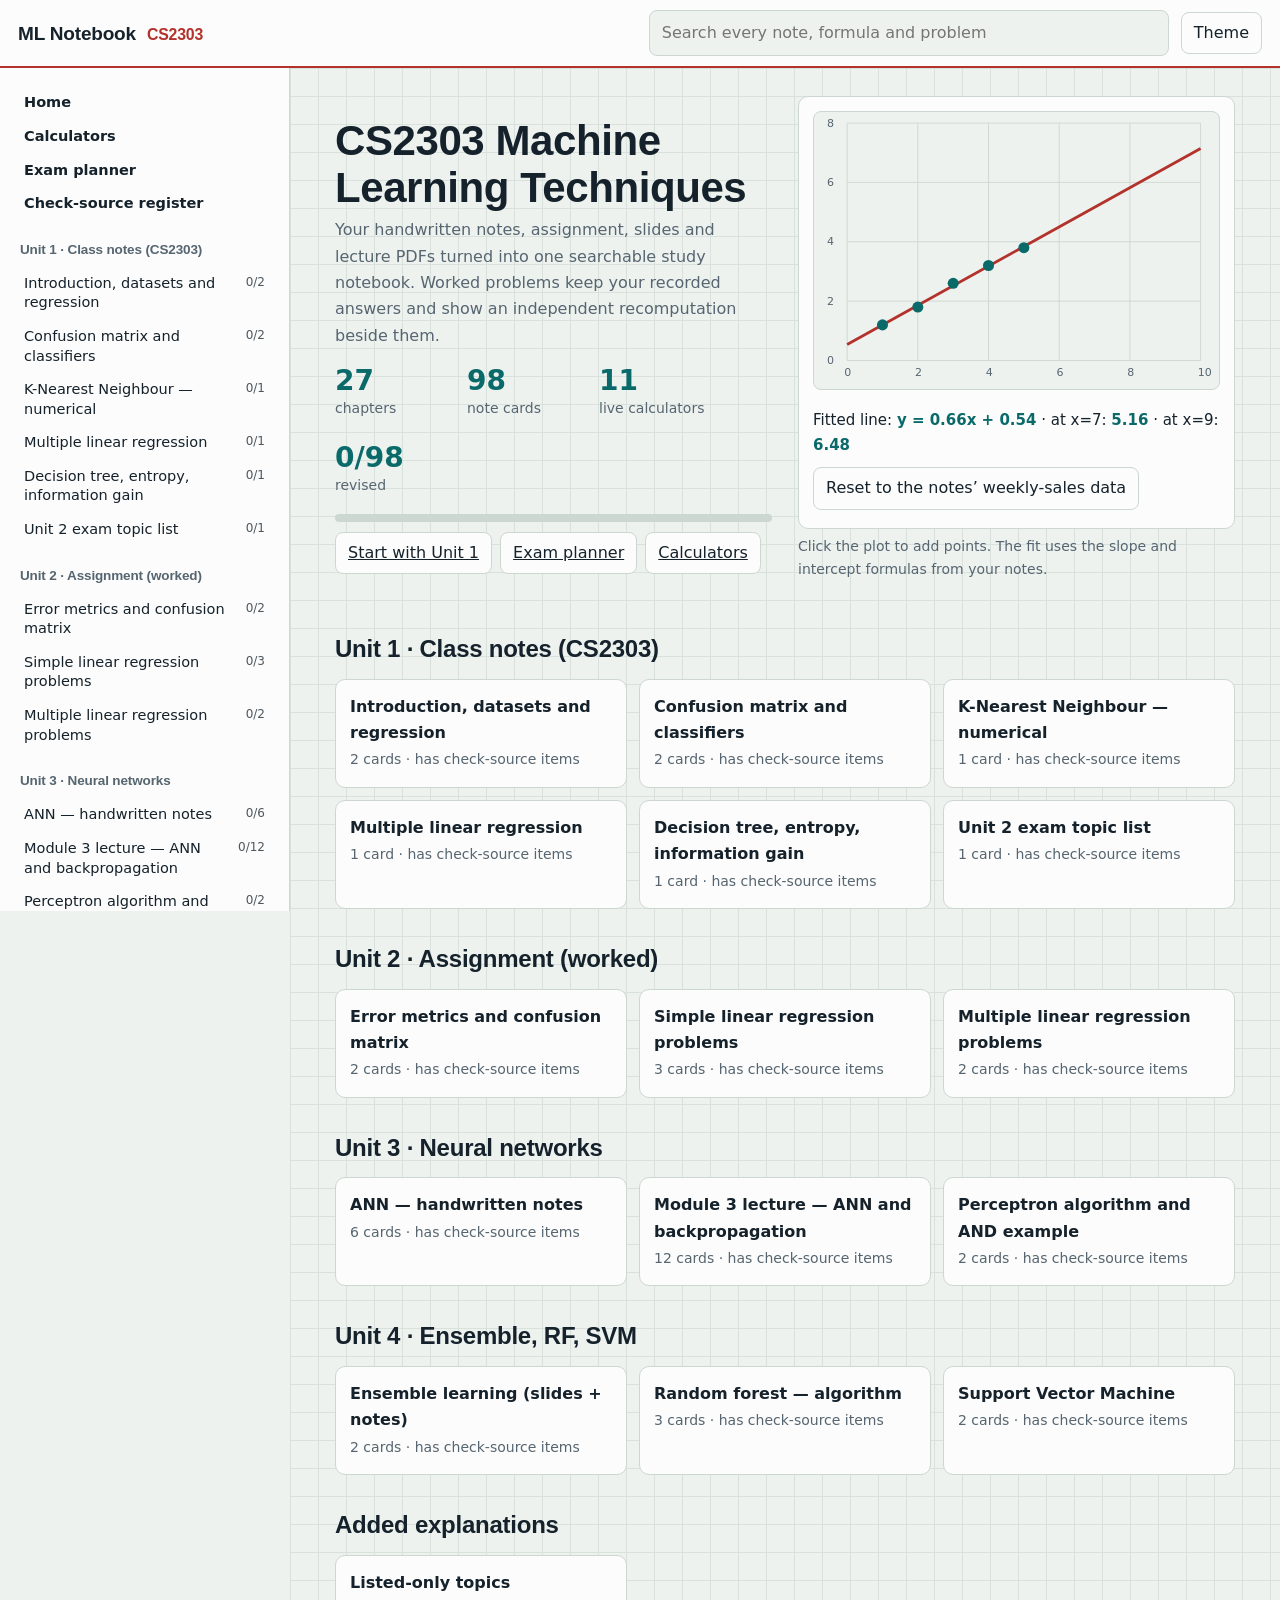
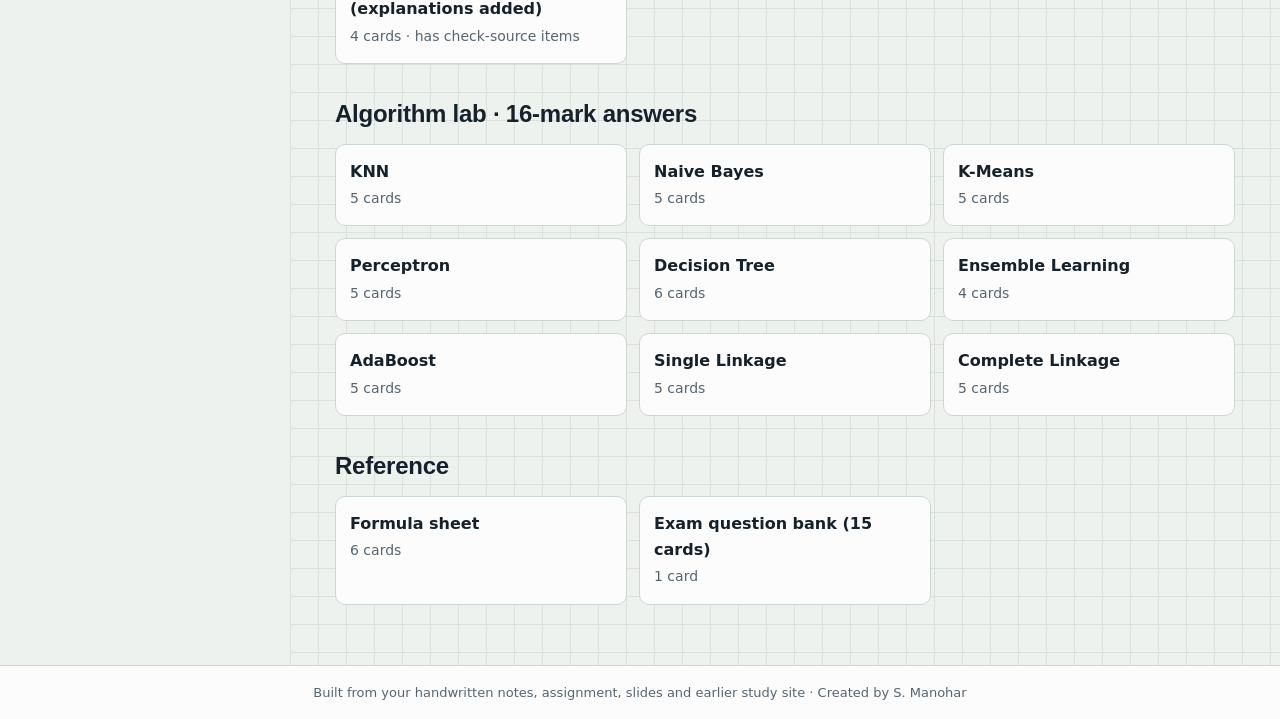
==== ML_Study_Notebook.html @ 150c07d5 "Remove existing files and upload ML_Study_Notebook.html" ====
<!DOCTYPE html>
<html lang="en"><head><meta charset="utf-8"><meta name="viewport" content="width=device-width,initial-scale=1">
<title>CS2303 Machine Learning — Study Notebook</title>
<style>@font-face{font-display:block;font-family:KaTeX_AMS;font-style:normal;font-weight:400;src:url([data-uri]) format("woff2")}@font-face{font-display:block;font-family:KaTeX_Caligraphic;font-style:normal;font-weight:700;src:url([data-uri]) format("woff2")}@font-face{font-display:block;font-family:KaTeX_Caligraphic;font-style:normal;font-weight:400;src:url([data-uri]) format("woff2")}@font-face{font-display:block;font-family:KaTeX_Fraktur;font-style:normal;font-weight:700;src:url([data-uri]) format("woff2")}@font-face{font-display:block;font-family:KaTeX_Fraktur;font-style:normal;font-weight:400;src:url([data-uri]) format("woff2")}@font-face{font-display:block;font-family:KaTeX_Main;font-style:normal;font-weight:700;src:url([data-uri]) format("woff2")}@font-face{font-display:block;font-family:KaTeX_Main;font-style:italic;font-weight:700;src:url([data-uri]) format("woff2")}@font-face{font-display:block;font-family:KaTeX_Main;font-style:italic;font-weight:400;src:url([data-uri]) format("woff2")}@font-face{font-display:block;font-family:KaTeX_Main;font-style:normal;font-weight:400;src:url([data-uri]) format("woff2")}@font-face{font-display:block;font-family:KaTeX_Math;font-style:italic;font-weight:700;src:url([data-uri]) format("woff2")}@font-face{font-display:block;font-family:KaTeX_Math;font-style:italic;font-weight:400;src:url([data-uri]) format("woff2")}@font-face{font-display:block;font-family:"KaTeX_SansSerif";font-style:normal;font-weight:700;src:url([data-uri]) format("woff2")}@font-face{font-display:block;font-family:"KaTeX_SansSerif";font-style:italic;font-weight:400;src:url([data-uri]) format("woff2")}@font-face{font-display:block;font-family:"KaTeX_SansSerif";font-style:normal;font-weight:400;src:url([data-uri]) format("woff2")}@font-face{font-display:block;font-family:KaTeX_Script;font-style:normal;font-weight:400;src:url([data-uri]) format("woff2")}@font-face{font-display:block;font-family:KaTeX_Size1;font-style:normal;font-weight:400;src:url([data-uri]) format("woff2")}@font-face{font-display:block;font-family:KaTeX_Size2;font-style:normal;font-weight:400;src:url([data-uri]) format("woff2")}@font-face{font-display:block;font-family:KaTeX_Size3;font-style:normal;font-weight:400;src:url([data-uri]) format("woff2")}@font-face{font-display:block;font-family:KaTeX_Size4;font-style:normal;font-weight:400;src:url([data-uri]) format("woff2")}@font-face{font-display:block;font-family:KaTeX_Typewriter;font-style:normal;font-weight:400;src:url([data-uri]) format("woff2")}.katex{font:normal 1.21em KaTeX_Main,math,Times New Roman,serif;line-height:1.2;position:relative;text-indent:0;text-rendering:auto}.katex *{-ms-high-contrast-adjust:none!important;border-color:currentColor}.katex .katex-version:after{content:"0.19.1"}.katex .katex-mathml{border:0;-webkit-clip-path:inset(50%);clip-path:inset(50%);height:1px;overflow:hidden;padding:0;position:absolute;width:1px}.katex .katex-html>.katex-newline{display:block}.katex .katex-base{position:relative;white-space:nowrap;width:-webkit-min-content;width:-moz-min-content;width:min-content}.katex .katex-base,.katex .katex-strut{display:inline-block}.katex .textbf{font-weight:700}.katex .textit{font-style:italic}.katex .textrm{font-family:KaTeX_Main}.katex .textsf{font-family:KaTeX_SansSerif}.katex .texttt{font-family:KaTeX_Typewriter}.katex .mathnormal{font-family:KaTeX_Math;font-style:italic}.katex .mathit{font-family:KaTeX_Main;font-style:italic}.katex .mathrm{font-style:normal}.katex .mathbf{font-family:KaTeX_Main;font-weight:700}.katex .boldsymbol{font-family:KaTeX_Math;font-style:italic;font-weight:700}.katex .amsrm,.katex .mathbb,.katex .textbb{font-family:KaTeX_AMS}.katex .mathcal{font-family:KaTeX_Caligraphic}.katex .mathfrak,.katex .textfrak{font-family:KaTeX_Fraktur}.katex .mathboldfrak,.katex .textboldfrak{font-family:KaTeX_Fraktur;font-weight:700}.katex .mathtt{font-family:KaTeX_Typewriter}.katex .mathscr,.katex .textscr{font-family:KaTeX_Script}.katex .mathsf,.katex .textsf{font-family:KaTeX_SansSerif}.katex .mathboldsf,.katex .textboldsf{font-family:KaTeX_SansSerif;font-weight:700}.katex .mathitsf,.katex .mathsfit,.katex .textitsf{font-family:KaTeX_SansSerif;font-style:italic}.katex .mainrm{font-family:KaTeX_Main;font-style:normal}.katex .vlist-t{border-collapse:collapse;display:inline-table;table-layout:fixed}.katex .vlist-r{display:table-row}.katex .vlist{display:table-cell;position:relative;vertical-align:bottom}.katex .vlist>span{display:block;height:0;position:relative}.katex .vlist>span>span{display:inline-block}.katex .vlist>span>.pstrut{overflow:hidden;width:0}.katex .vlist-t2{margin-right:-2px}.katex .vlist-s{display:table-cell;font-size:1px;min-width:2px;vertical-align:bottom;width:2px}.katex .katex-vbox{align-items:baseline;display:inline-flex;flex-direction:column}.katex .katex-thinbox{display:inline-flex;flex-direction:row;max-width:0;width:0}.katex .msupsub{text-align:left}.katex .mfrac>span>span{text-align:center}.katex .mfrac .frac-line{border-bottom-style:solid;display:inline-block;width:100%}.katex .katex-hdashline,.katex .katex-hline,.katex .katex-overline .overline-line,.katex .katex-rule,.katex .katex-underline .underline-line,.katex .mfrac .frac-line{min-height:1px}.katex .mspace{display:inline-block}.katex .katex-smash{display:inline;line-height:0}.katex .clap,.katex .llap,.katex .rlap{position:relative;width:0}.katex .clap>.katex-inner,.katex .llap>.katex-inner,.katex .rlap>.katex-inner{position:absolute}.katex .clap>.katex-fix,.katex .llap>.katex-fix,.katex .rlap>.katex-fix{display:inline-block}.katex .llap>.katex-inner{right:0}.katex .clap>.katex-inner,.katex .rlap>.katex-inner{left:0}.katex .clap>.katex-inner>span{margin-left:-50%;margin-right:50%}.katex .katex-rule{border:0 solid;display:inline-block;position:relative}.katex .katex-hline,.katex .katex-overline .overline-line,.katex .katex-underline .underline-line{border-bottom-style:solid;display:inline-block;width:100%}.katex .katex-hdashline{border-bottom-style:dashed;display:inline-block;width:100%}.katex .sqrt>.katex-root{margin-left:.2777777778em;margin-right:-.5555555556em}.katex .fontsize-ensurer.reset-size1.size1,.katex .katex-sizing.reset-size1.size1{font-size:1em}.katex .fontsize-ensurer.reset-size1.size2,.katex .katex-sizing.reset-size1.size2{font-size:1.2em}.katex .fontsize-ensurer.reset-size1.size3,.katex .katex-sizing.reset-size1.size3{font-size:1.4em}.katex .fontsize-ensurer.reset-size1.size4,.katex .katex-sizing.reset-size1.size4{font-size:1.6em}.katex .fontsize-ensurer.reset-size1.size5,.katex .katex-sizing.reset-size1.size5{font-size:1.8em}.katex .fontsize-ensurer.reset-size1.size6,.katex .katex-sizing.reset-size1.size6{font-size:2em}.katex .fontsize-ensurer.reset-size1.size7,.katex .katex-sizing.reset-size1.size7{font-size:2.4em}.katex .fontsize-ensurer.reset-size1.size8,.katex .katex-sizing.reset-size1.size8{font-size:2.88em}.katex .fontsize-ensurer.reset-size1.size9,.katex .katex-sizing.reset-size1.size9{font-size:3.456em}.katex .fontsize-ensurer.reset-size1.size10,.katex .katex-sizing.reset-size1.size10{font-size:4.148em}.katex .fontsize-ensurer.reset-size1.size11,.katex .katex-sizing.reset-size1.size11{font-size:4.976em}.katex .fontsize-ensurer.reset-size2.size1,.katex .katex-sizing.reset-size2.size1{font-size:.8333333333em}.katex .fontsize-ensurer.reset-size2.size2,.katex .katex-sizing.reset-size2.size2{font-size:1em}.katex .fontsize-ensurer.reset-size2.size3,.katex .katex-sizing.reset-size2.size3{font-size:1.1666666667em}.katex .fontsize-ensurer.reset-size2.size4,.katex .katex-sizing.reset-size2.size4{font-size:1.3333333333em}.katex .fontsize-ensurer.reset-size2.size5,.katex .katex-sizing.reset-size2.size5{font-size:1.5em}.katex .fontsize-ensurer.reset-size2.size6,.katex .katex-sizing.reset-size2.size6{font-size:1.6666666667em}.katex .fontsize-ensurer.reset-size2.size7,.katex .katex-sizing.reset-size2.size7{font-size:2em}.katex .fontsize-ensurer.reset-size2.size8,.katex .katex-sizing.reset-size2.size8{font-size:2.4em}.katex .fontsize-ensurer.reset-size2.size9,.katex .katex-sizing.reset-size2.size9{font-size:2.88em}.katex .fontsize-ensurer.reset-size2.size10,.katex .katex-sizing.reset-size2.size10{font-size:3.4566666667em}.katex .fontsize-ensurer.reset-size2.size11,.katex .katex-sizing.reset-size2.size11{font-size:4.1466666667em}.katex .fontsize-ensurer.reset-size3.size1,.katex .katex-sizing.reset-size3.size1{font-size:.7142857143em}.katex .fontsize-ensurer.reset-size3.size2,.katex .katex-sizing.reset-size3.size2{font-size:.8571428571em}.katex .fontsize-ensurer.reset-size3.size3,.katex .katex-sizing.reset-size3.size3{font-size:1em}.katex .fontsize-ensurer.reset-size3.size4,.katex .katex-sizing.reset-size3.size4{font-size:1.1428571429em}.katex .fontsize-ensurer.reset-size3.size5,.katex .katex-sizing.reset-size3.size5{font-size:1.2857142857em}.katex .fontsize-ensurer.reset-size3.size6,.katex .katex-sizing.reset-size3.size6{font-size:1.4285714286em}.katex .fontsize-ensurer.reset-size3.size7,.katex .katex-sizing.reset-size3.size7{font-size:1.7142857143em}.katex .fontsize-ensurer.reset-size3.size8,.katex .katex-sizing.reset-size3.size8{font-size:2.0571428571em}.katex .fontsize-ensurer.reset-size3.size9,.katex .katex-sizing.reset-size3.size9{font-size:2.4685714286em}.katex .fontsize-ensurer.reset-size3.size10,.katex .katex-sizing.reset-size3.size10{font-size:2.9628571429em}.katex .fontsize-ensurer.reset-size3.size11,.katex .katex-sizing.reset-size3.size11{font-size:3.5542857143em}.katex .fontsize-ensurer.reset-size4.size1,.katex .katex-sizing.reset-size4.size1{font-size:.625em}.katex .fontsize-ensurer.reset-size4.size2,.katex .katex-sizing.reset-size4.size2{font-size:.75em}.katex .fontsize-ensurer.reset-size4.size3,.katex .katex-sizing.reset-size4.size3{font-size:.875em}.katex .fontsize-ensurer.reset-size4.size4,.katex .katex-sizing.reset-size4.size4{font-size:1em}.katex .fontsize-ensurer.reset-size4.size5,.katex .katex-sizing.reset-size4.size5{font-size:1.125em}.katex .fontsize-ensurer.reset-size4.size6,.katex .katex-sizing.reset-size4.size6{font-size:1.25em}.katex .fontsize-ensurer.reset-size4.size7,.katex .katex-sizing.reset-size4.size7{font-size:1.5em}.katex .fontsize-ensurer.reset-size4.size8,.katex .katex-sizing.reset-size4.size8{font-size:1.8em}.katex .fontsize-ensurer.reset-size4.size9,.katex .katex-sizing.reset-size4.size9{font-size:2.16em}.katex .fontsize-ensurer.reset-size4.size10,.katex .katex-sizing.reset-size4.size10{font-size:2.5925em}.katex .fontsize-ensurer.reset-size4.size11,.katex .katex-sizing.reset-size4.size11{font-size:3.11em}.katex .fontsize-ensurer.reset-size5.size1,.katex .katex-sizing.reset-size5.size1{font-size:.5555555556em}.katex .fontsize-ensurer.reset-size5.size2,.katex .katex-sizing.reset-size5.size2{font-size:.6666666667em}.katex .fontsize-ensurer.reset-size5.size3,.katex .katex-sizing.reset-size5.size3{font-size:.7777777778em}.katex .fontsize-ensurer.reset-size5.size4,.katex .katex-sizing.reset-size5.size4{font-size:.8888888889em}.katex .fontsize-ensurer.reset-size5.size5,.katex .katex-sizing.reset-size5.size5{font-size:1em}.katex .fontsize-ensurer.reset-size5.size6,.katex .katex-sizing.reset-size5.size6{font-size:1.1111111111em}.katex .fontsize-ensurer.reset-size5.size7,.katex .katex-sizing.reset-size5.size7{font-size:1.3333333333em}.katex .fontsize-ensurer.reset-size5.size8,.katex .katex-sizing.reset-size5.size8{font-size:1.6em}.katex .fontsize-ensurer.reset-size5.size9,.katex .katex-sizing.reset-size5.size9{font-size:1.92em}.katex .fontsize-ensurer.reset-size5.size10,.katex .katex-sizing.reset-size5.size10{font-size:2.3044444444em}.katex .fontsize-ensurer.reset-size5.size11,.katex .katex-sizing.reset-size5.size11{font-size:2.7644444444em}.katex .fontsize-ensurer.reset-size6.size1,.katex .katex-sizing.reset-size6.size1{font-size:.5em}.katex .fontsize-ensurer.reset-size6.size2,.katex .katex-sizing.reset-size6.size2{font-size:.6em}.katex .fontsize-ensurer.reset-size6.size3,.katex .katex-sizing.reset-size6.size3{font-size:.7em}.katex .fontsize-ensurer.reset-size6.size4,.katex .katex-sizing.reset-size6.size4{font-size:.8em}.katex .fontsize-ensurer.reset-size6.size5,.katex .katex-sizing.reset-size6.size5{font-size:.9em}.katex .fontsize-ensurer.reset-size6.size6,.katex .katex-sizing.reset-size6.size6{font-size:1em}.katex .fontsize-ensurer.reset-size6.size7,.katex .katex-sizing.reset-size6.size7{font-size:1.2em}.katex .fontsize-ensurer.reset-size6.size8,.katex .katex-sizing.reset-size6.size8{font-size:1.44em}.katex .fontsize-ensurer.reset-size6.size9,.katex .katex-sizing.reset-size6.size9{font-size:1.728em}.katex .fontsize-ensurer.reset-size6.size10,.katex .katex-sizing.reset-size6.size10{font-size:2.074em}.katex .fontsize-ensurer.reset-size6.size11,.katex .katex-sizing.reset-size6.size11{font-size:2.488em}.katex .fontsize-ensurer.reset-size7.size1,.katex .katex-sizing.reset-size7.size1{font-size:.4166666667em}.katex .fontsize-ensurer.reset-size7.size2,.katex .katex-sizing.reset-size7.size2{font-size:.5em}.katex .fontsize-ensurer.reset-size7.size3,.katex .katex-sizing.reset-size7.size3{font-size:.5833333333em}.katex .fontsize-ensurer.reset-size7.size4,.katex .katex-sizing.reset-size7.size4{font-size:.6666666667em}.katex .fontsize-ensurer.reset-size7.size5,.katex .katex-sizing.reset-size7.size5{font-size:.75em}.katex .fontsize-ensurer.reset-size7.size6,.katex .katex-sizing.reset-size7.size6{font-size:.8333333333em}.katex .fontsize-ensurer.reset-size7.size7,.katex .katex-sizing.reset-size7.size7{font-size:1em}.katex .fontsize-ensurer.reset-size7.size8,.katex .katex-sizing.reset-size7.size8{font-size:1.2em}.katex .fontsize-ensurer.reset-size7.size9,.katex .katex-sizing.reset-size7.size9{font-size:1.44em}.katex .fontsize-ensurer.reset-size7.size10,.katex .katex-sizing.reset-size7.size10{font-size:1.7283333333em}.katex .fontsize-ensurer.reset-size7.size11,.katex .katex-sizing.reset-size7.size11{font-size:2.0733333333em}.katex .fontsize-ensurer.reset-size8.size1,.katex .katex-sizing.reset-size8.size1{font-size:.3472222222em}.katex .fontsize-ensurer.reset-size8.size2,.katex .katex-sizing.reset-size8.size2{font-size:.4166666667em}.katex .fontsize-ensurer.reset-size8.size3,.katex .katex-sizing.reset-size8.size3{font-size:.4861111111em}.katex .fontsize-ensurer.reset-size8.size4,.katex .katex-sizing.reset-size8.size4{font-size:.5555555556em}.katex .fontsize-ensurer.reset-size8.size5,.katex .katex-sizing.reset-size8.size5{font-size:.625em}.katex .fontsize-ensurer.reset-size8.size6,.katex .katex-sizing.reset-size8.size6{font-size:.6944444444em}.katex .fontsize-ensurer.reset-size8.size7,.katex .katex-sizing.reset-size8.size7{font-size:.8333333333em}.katex .fontsize-ensurer.reset-size8.size8,.katex .katex-sizing.reset-size8.size8{font-size:1em}.katex .fontsize-ensurer.reset-size8.size9,.katex .katex-sizing.reset-size8.size9{font-size:1.2em}.katex .fontsize-ensurer.reset-size8.size10,.katex .katex-sizing.reset-size8.size10{font-size:1.4402777778em}.katex .fontsize-ensurer.reset-size8.size11,.katex .katex-sizing.reset-size8.size11{font-size:1.7277777778em}.katex .fontsize-ensurer.reset-size9.size1,.katex .katex-sizing.reset-size9.size1{font-size:.2893518519em}.katex .fontsize-ensurer.reset-size9.size2,.katex .katex-sizing.reset-size9.size2{font-size:.3472222222em}.katex .fontsize-ensurer.reset-size9.size3,.katex .katex-sizing.reset-size9.size3{font-size:.4050925926em}.katex .fontsize-ensurer.reset-size9.size4,.katex .katex-sizing.reset-size9.size4{font-size:.462962963em}.katex .fontsize-ensurer.reset-size9.size5,.katex .katex-sizing.reset-size9.size5{font-size:.5208333333em}.katex .fontsize-ensurer.reset-size9.size6,.katex .katex-sizing.reset-size9.size6{font-size:.5787037037em}.katex .fontsize-ensurer.reset-size9.size7,.katex .katex-sizing.reset-size9.size7{font-size:.6944444444em}.katex .fontsize-ensurer.reset-size9.size8,.katex .katex-sizing.reset-size9.size8{font-size:.8333333333em}.katex .fontsize-ensurer.reset-size9.size9,.katex .katex-sizing.reset-size9.size9{font-size:1em}.katex .fontsize-ensurer.reset-size9.size10,.katex .katex-sizing.reset-size9.size10{font-size:1.2002314815em}.katex .fontsize-ensurer.reset-size9.size11,.katex .katex-sizing.reset-size9.size11{font-size:1.4398148148em}.katex .fontsize-ensurer.reset-size10.size1,.katex .katex-sizing.reset-size10.size1{font-size:.2410800386em}.katex .fontsize-ensurer.reset-size10.size2,.katex .katex-sizing.reset-size10.size2{font-size:.2892960463em}.katex .fontsize-ensurer.reset-size10.size3,.katex .katex-sizing.reset-size10.size3{font-size:.337512054em}.katex .fontsize-ensurer.reset-size10.size4,.katex .katex-sizing.reset-size10.size4{font-size:.3857280617em}.katex .fontsize-ensurer.reset-size10.size5,.katex .katex-sizing.reset-size10.size5{font-size:.4339440694em}.katex .fontsize-ensurer.reset-size10.size6,.katex .katex-sizing.reset-size10.size6{font-size:.4821600771em}.katex .fontsize-ensurer.reset-size10.size7,.katex .katex-sizing.reset-size10.size7{font-size:.5785920926em}.katex .fontsize-ensurer.reset-size10.size8,.katex .katex-sizing.reset-size10.size8{font-size:.6943105111em}.katex .fontsize-ensurer.reset-size10.size9,.katex .katex-sizing.reset-size10.size9{font-size:.8331726133em}.katex .fontsize-ensurer.reset-size10.size10,.katex .katex-sizing.reset-size10.size10{font-size:1em}.katex .fontsize-ensurer.reset-size10.size11,.katex .katex-sizing.reset-size10.size11{font-size:1.1996142719em}.katex .fontsize-ensurer.reset-size11.size1,.katex .katex-sizing.reset-size11.size1{font-size:.2009646302em}.katex .fontsize-ensurer.reset-size11.size2,.katex .katex-sizing.reset-size11.size2{font-size:.2411575563em}.katex .fontsize-ensurer.reset-size11.size3,.katex .katex-sizing.reset-size11.size3{font-size:.2813504823em}.katex .fontsize-ensurer.reset-size11.size4,.katex .katex-sizing.reset-size11.size4{font-size:.3215434084em}.katex .fontsize-ensurer.reset-size11.size5,.katex .katex-sizing.reset-size11.size5{font-size:.3617363344em}.katex .fontsize-ensurer.reset-size11.size6,.katex .katex-sizing.reset-size11.size6{font-size:.4019292605em}.katex .fontsize-ensurer.reset-size11.size7,.katex .katex-sizing.reset-size11.size7{font-size:.4823151125em}.katex .fontsize-ensurer.reset-size11.size8,.katex .katex-sizing.reset-size11.size8{font-size:.578778135em}.katex .fontsize-ensurer.reset-size11.size9,.katex .katex-sizing.reset-size11.size9{font-size:.6945337621em}.katex .fontsize-ensurer.reset-size11.size10,.katex .katex-sizing.reset-size11.size10{font-size:.8336012862em}.katex .fontsize-ensurer.reset-size11.size11,.katex .katex-sizing.reset-size11.size11{font-size:1em}.katex .delimsizing.size1{font-family:KaTeX_Size1}.katex .delimsizing.size2{font-family:KaTeX_Size2}.katex .delimsizing.size3{font-family:KaTeX_Size3}.katex .delimsizing.size4{font-family:KaTeX_Size4}.katex .delimsizing.mult .delim-size1>span{font-family:KaTeX_Size1}.katex .delimsizing.mult .delim-size4>span{font-family:KaTeX_Size4}.katex .nulldelimiter{display:inline-block;width:.12em}.katex .delimcenter,.katex .op-symbol{position:relative}.katex .op-symbol.small-op{font-family:KaTeX_Size1}.katex .op-symbol.large-op{font-family:KaTeX_Size2}.katex .katex-accent>.vlist-t,.katex .op-limits>.vlist-t{text-align:center}.katex .katex-accent .accent-body{position:relative}.katex .katex-accent .accent-body:not(.accent-full){width:0}.katex .katex-overlay{display:block}.katex .mtable .vertical-separator{display:inline-block;min-width:1px}.katex .mtable .arraycolsep{display:inline-block}.katex .mtable .col-align-c>.vlist-t{text-align:center}.katex .mtable .col-align-l>.vlist-t{text-align:left}.katex .mtable .col-align-r>.vlist-t{text-align:right}.katex .svg-align{text-align:left}.katex svg{fill:currentColor;stroke:currentColor;display:block;height:inherit;position:absolute;width:100%}.katex svg path{stroke:none}.katex svg{fill-rule:nonzero;fill-opacity:1;stroke-width:1;stroke-linecap:butt;stroke-linejoin:miter;stroke-miterlimit:4;stroke-dasharray:none;stroke-dashoffset:0;stroke-opacity:1}.katex img{border-style:none;max-height:none;max-width:none;min-height:0;min-width:0}.katex .katex-stretchy{display:block;overflow:hidden;position:relative;width:100%}.katex .katex-stretchy:after,.katex .katex-stretchy:before{content:""}.katex .hide-tail{overflow:hidden;position:relative;width:100%}.katex .halfarrow-left{left:0;overflow:hidden;position:absolute;width:50.2%}.katex .halfarrow-right{overflow:hidden;position:absolute;right:0;width:50.2%}.katex .brace-left{left:0;overflow:hidden;position:absolute;width:25.1%}.katex .brace-center{left:25%;overflow:hidden;position:absolute;width:50%}.katex .brace-right{overflow:hidden;position:absolute;right:0;width:25.1%}.katex .x-arrow-pad{padding:0 .5em}.katex .cd-arrow-pad{padding:0 .55556em 0 .27778em}.katex .mover,.katex .munder,.katex .x-arrow{text-align:center}.katex .boxpad{padding:0 .3em}.katex .fbox,.katex .fcolorbox{border:.04em solid;box-sizing:border-box}.katex .cancel-pad{padding:0 .2em}.katex .cancel-lap{margin-left:-.2em;margin-right:-.2em}.katex .katex-sout{border-bottom-style:solid;border-bottom-width:.08em}.katex .angl{border-right:.049em solid;border-top:.049em solid;box-sizing:border-box;margin-right:.03889em}.katex .anglpad{padding:0 .03889em}.katex .reflectbox{display:inline-block;transform:scaleX(-1)}.katex .eqn-num:before{content:"(" counter(katexEqnNo) ")";counter-increment:katexEqnNo}.katex .mml-eqn-num:before{content:"(" counter(mmlEqnNo) ")";counter-increment:mmlEqnNo}.katex .mtr-glue{width:50%}.katex .cd-vert-arrow{display:inline-block;position:relative}.katex .cd-label-left{display:inline-block;position:absolute;right:calc(50% + .3em);text-align:left}.katex .cd-label-right{display:inline-block;left:calc(50% + .3em);position:absolute;text-align:right}.katex-display{display:block;margin:1em 0;text-align:center}.katex-display>.katex{display:block;text-align:center;white-space:nowrap}.katex-display>.katex>.katex-html{display:block;position:relative}.katex-display>.katex>.katex-html>.katex-tag{position:absolute;right:0}.katex-display.leqno>.katex>.katex-html>.katex-tag{left:0;right:auto}.katex-display.fleqn>.katex{padding-left:2em;text-align:left}body{counter-reset:katexEqnNo mmlEqnNo}
</style><style>:root{--bg:#eef2ef;--grid:#d9e1dc;--card:#fbfcfb;--ink:#15212b;--mute:#566570;--line:#cdd7d1;--acc:#0a6a6a;--acc2:#0d4f8b;--pen:#b3322b;--ok:#1f7a45;--warn:#fff3cf;--warnb:#d9a91a;--code:#102027;--codefg:#d5e8e2;--r:10px}
:root[data-t=dark]{--bg:#0f1a1d;--grid:#16262a;--card:#15252a;--ink:#e3edea;--mute:#94a8a8;--line:#2a3f43;--acc:#4fc1b4;--acc2:#7db4ee;--pen:#ff8a80;--ok:#6fd49a;--warn:#3a3213;--warnb:#a98b21;--code:#0a1417}
@media(prefers-color-scheme:dark){:root:not([data-t=light]){--bg:#0f1a1d;--grid:#16262a;--card:#15252a;--ink:#e3edea;--mute:#94a8a8;--line:#2a3f43;--acc:#4fc1b4;--acc2:#7db4ee;--pen:#ff8a80;--ok:#6fd49a;--warn:#3a3213;--warnb:#a98b21;--code:#0a1417}}
*{box-sizing:border-box}html{scroll-padding-top:70px}
body{margin:0;font:16px/1.65 "Atkinson Hyperlegible","Segoe UI",system-ui,sans-serif;color:var(--ink);background:var(--bg)}
h1,h2,h3,.brand,summary{font-family:"Bricolage Grotesque","Avenir Next","Segoe UI Variable Display","Trebuchet MS",sans-serif;letter-spacing:-.01em}
.skip{position:absolute;left:-999px}.skip:focus{left:8px;top:8px;background:var(--card);padding:8px;z-index:99}
:focus-visible{outline:3px solid var(--acc2);outline-offset:2px}
.top{position:sticky;top:0;z-index:20;display:flex;gap:12px;align-items:center;padding:10px 18px;background:var(--card);border-bottom:2px solid var(--pen)}
.brand{font-weight:800;font-size:19px;color:var(--ink);text-decoration:none}.brand small{color:var(--pen);font-weight:700;margin-left:6px}
#q{flex:1;max-width:520px;margin-left:auto;padding:9px 12px;border:1px solid var(--line);border-radius:8px;background:var(--bg);color:var(--ink);font:inherit}
button,.btn{font:inherit;padding:7px 12px;border:1px solid var(--line);border-radius:8px;background:var(--card);color:var(--ink);cursor:pointer}
button:hover{border-color:var(--acc)}#mb{display:none}
.shell{display:flex;min-height:calc(100vh - 100px)}
nav{width:290px;flex-shrink:0;padding:18px 14px 40px;border-right:1px solid var(--line);position:sticky;top:57px;height:calc(100vh - 57px);overflow:auto;background:var(--card)}
nav h3{font-size:13.5px;margin:18px 6px 6px;color:var(--mute);font-weight:700}
nav a{display:flex;justify-content:space-between;gap:8px;padding:7px 10px;border-radius:7px;color:var(--ink);text-decoration:none;font-size:14.5px;line-height:1.35}
nav a:hover{background:var(--bg)}nav a.on{background:var(--acc);color:#fff;font-weight:700}nav a i{font-style:normal;font-size:12px;opacity:.75;white-space:nowrap}
nav a.sp{font-weight:700}
main{flex:1;min-width:0;padding:28px clamp(14px,4vw,44px) 60px;background-image:linear-gradient(var(--grid) 1px,transparent 1px),linear-gradient(90deg,var(--grid) 1px,transparent 1px);background-size:28px 28px}
.page{max-width:900px;margin:0 auto}
h1{font-size:clamp(28px,4.4vw,42px);line-height:1.12;margin:0 0 6px}h2{font-size:24px;margin:30px 0 10px}
.lede{color:var(--mute);max-width:64ch;margin:0 0 18px}
.card{background:var(--card);border:1px solid var(--line);border-left:5px solid var(--acc);border-radius:var(--r);margin:14px 0}
.card.fl{border-left-color:var(--pen)}
.card>summary{list-style:none;cursor:pointer;padding:14px 16px;font-weight:700;font-size:18px;display:flex;flex-wrap:wrap;gap:8px 12px;align-items:center}
.card>summary::-webkit-details-marker{display:none}.card>summary::before{content:"+";font-weight:800;color:var(--acc);width:1em}
.card[open]>summary::before{content:"−"}
.body{padding:2px 18px 16px;max-width:78ch}.body.wide{max-width:none}
.src{font:600 12.5px/1.3 "Atkinson Hyperlegible",system-ui,sans-serif;color:var(--mute);border:1px dashed var(--mute);border-radius:5px;padding:2px 7px;font-weight:600}
.badge{font:700 12.5px/1.3 system-ui,sans-serif;padding:2px 8px;border-radius:99px;background:var(--warn);border:1px solid var(--warnb);color:var(--ink)}
.flag,.ver{border-radius:8px;padding:9px 12px;margin:12px 0;font-size:15px}
.flag{background:var(--warn);border:1px solid var(--warnb)}
.ver{border:1px solid var(--ok);border-left-width:5px}.ver b.t{color:var(--ok)}.ok{color:var(--ok);font-weight:700}
.rev{display:flex;gap:8px;align-items:center;margin-top:10px;color:var(--mute);font-size:14px}
.tw{overflow-x:auto;margin:12px 0}table{border-collapse:collapse;min-width:60%;font-size:15px}th,td{border:1px solid var(--line);padding:6px 10px;text-align:left;vertical-align:top}th{background:var(--bg)}
td[align=right],th[align=right]{text-align:right}
.katex-display{overflow-x:auto;overflow-y:hidden;padding:4px 0}
pre{background:var(--code);color:var(--codefg);padding:14px;border-radius:8px;overflow:auto;font:13.5px/1.5 ui-monospace,Consolas,monospace}
.f{background:var(--bg);border-left:4px solid var(--acc2);padding:8px 12px;margin:10px 0;border-radius:4px}.ex{background:var(--bg);border:1px dashed var(--line);padding:10px 12px;margin:10px 0;border-radius:6px}.tip{background:var(--warn);padding:8px 12px;border-radius:6px;margin:10px 0}
blockquote{margin:12px 0;padding:6px 14px;border-left:4px solid var(--warnb);background:var(--warn)}
figure{margin:12px 0}figure img{max-width:100%;height:auto;border-radius:6px;background:#fff}figcaption{font-size:13px;color:var(--mute)}
.bar{display:flex;flex-wrap:wrap;gap:8px;margin:10px 0 4px}
.grid{display:grid;grid-template-columns:repeat(auto-fill,minmax(250px,1fr));gap:12px}
.tile{display:block;padding:14px;background:var(--card);border:1px solid var(--line);border-radius:var(--r);color:var(--ink);text-decoration:none}.tile:hover{border-color:var(--acc)}.tile b{display:block;font-family:inherit}.tile span{color:var(--mute);font-size:14px}
.stats{display:flex;flex-wrap:wrap;gap:22px;margin:16px 0}.stats div{min-width:110px}.stats b{font:800 28px/1 "Bricolage Grotesque",system-ui,sans-serif;color:var(--acc);display:block}.stats span{color:var(--mute);font-size:14px}
.hero{display:grid;grid-template-columns:1fr 1fr;gap:26px;align-items:center;margin-bottom:26px}
.w{background:var(--card);border:1px solid var(--line);border-radius:var(--r);padding:14px;margin:14px 0}
.w h3{margin:0 0 8px;font-size:17px}.w label{display:block;font-size:14px;color:var(--mute);margin-top:8px}
.w input,.w textarea,.w select{font:inherit;padding:6px 9px;border:1px solid var(--line);border-radius:6px;background:var(--bg);color:var(--ink);width:100%;max-width:420px}
.w input[type=number]{width:96px}.w input[type=range]{width:100%;padding:0}.w textarea{font-family:ui-monospace,Consolas,monospace;font-size:14px;height:110px}
.row{display:flex;flex-wrap:wrap;gap:12px;align-items:end}.out{margin-top:10px;font-size:15px}.out b{color:var(--acc)}
svg.plot{width:100%;height:auto;background:var(--bg);border:1px solid var(--line);border-radius:8px;touch-action:manipulation}
svg text{fill:var(--mute);font:12px system-ui,sans-serif}
.prog{height:8px;background:var(--line);border-radius:9px;overflow:hidden;margin:6px 0}.prog i{display:block;height:100%;background:var(--acc)}
.hit{padding:10px 0;border-bottom:1px solid var(--line)}.hit a{font-weight:700}.hit p{margin:2px 0;color:var(--mute);font-size:14.5px}mark{background:var(--warn);color:inherit}
footer{padding:16px;text-align:center;color:var(--mute);font-size:13px;border-top:1px solid var(--line);background:var(--card)}
@media(max-width:860px){#mb{display:block}nav{position:fixed;left:0;top:57px;z-index:15;transform:translateX(-102%);transition:transform .2s;width:min(86vw,320px);box-shadow:4px 0 24px #0006}nav.open{transform:none}.hero{grid-template-columns:1fr}.top{flex-wrap:wrap}#q{order:5;max-width:none;flex-basis:100%}}
@media(prefers-reduced-motion:reduce){*{transition:none!important}}
@media print{nav,.top,.bar,#q{display:none}main{background:none}.card>.body{display:block}}
</style></head>
<body>
<a class="skip" href="#main">Skip to content</a>
<header class="top"><button id="mb" aria-label="Open menu" aria-expanded="false">Menu</button><a class="brand" href="#/home">ML Notebook <small>CS2303</small></a>
<input id="q" type="search" placeholder="Search every note, formula and problem" aria-label="Search"><button id="th" aria-label="Toggle dark mode">Theme</button></header>
<div class="shell"><nav id="nav" aria-label="Chapters"></nav><main id="main" tabindex="-1"></main></div>
<footer>Built from your handwritten notes, assignment, slides and earlier study site · Created by S. Manohar</footer>
<script id="data" type="application/json">{"chapters": [{"id": "intro", "group": "Unit 1 · Class notes (CS2303)", "title": "Introduction, datasets and regression", "sections": [{"id": "a1", "title": "Introduction to Machine Learning", "src": "ml unit 1 and 2 notes .pdf · PDF page 1", "html": "\u003cp>The notes show Machine Learning divided into four branches:\u003c/p>\n\u003cul>\n\u003cli>Supervised learning\u003c/li>\n\u003cli>Unsupervised learning\u003c/li>\n\u003cli>Semi-supervised learning\u003c/li>\n\u003cli>Reinforcement learning\u003c/li>\n\u003c/ul>\n\u003cp>The notes state that these are machine-learning algorithms used to provide models using a dataset.\u003c/p>\n\u003ch3>Dataset\u003c/h3>\n\u003cp>The notes describe a dataset as having many attributes, properties and entities of the required field.\u003c/p>\n\u003cp>A sample table in the notes uses the columns:\u003c/p>\n\u003cdiv class=\"tw\">\u003ctable>\n\u003cthead>\n\u003ctr>\n\u003cth style=\"text-align: right;\">S. No.\u003c/th>\n\u003cth style=\"text-align: right;\">Height\u003c/th>\n\u003cth style=\"text-align: right;\">Weight\u003c/th>\n\u003cth>Gender\u003c/th>\n\u003cth>Size\u003c/th>\n\u003c/tr>\n\u003c/thead>\n\u003ctbody>\n\u003ctr>\n\u003ctd style=\"text-align: right;\">1\u003c/td>\n\u003ctd style=\"text-align: right;\">175\u003c/td>\n\u003ctd style=\"text-align: right;\">65\u003c/td>\n\u003ctd>M\u003c/td>\n\u003ctd>L\u003c/td>\n\u003c/tr>\n\u003ctr>\n\u003ctd style=\"text-align: right;\">2\u003c/td>\n\u003ctd style=\"text-align: right;\">156\u003c/td>\n\u003ctd style=\"text-align: right;\">60\u003c/td>\n\u003ctd>F\u003c/td>\n\u003ctd>M\u003c/td>\n\u003c/tr>\n\u003ctr>\n\u003ctd style=\"text-align: right;\">3\u003c/td>\n\u003ctd style=\"text-align: right;\">165\u003c/td>\n\u003ctd style=\"text-align: right;\">55\u003c/td>\n\u003ctd>Male\u003c/td>\n\u003ctd>L\u003c/td>\n\u003c/tr>\n\u003c/tbody>\n\u003c/table>\u003c/div>\n\u003cp>The \u003ccode>Size\u003c/code> column is circled and identified as the target value/label.\u003c/p>\n\u003ch3>Supervised learning\u003c/h3>\n\u003cp>The notes state: if a dataset has a target value or labelled value, supervised learning is used.\u003c/p>\n\u003cp>\u003cstrong>Source location:\u003c/strong> PDF pages 1–2\u003c/p>\n\u003ch3>Unsupervised learning\u003c/h3>\n\u003cp>Examples listed in the notes:\u003c/p>\n\u003cul>\n\u003cli>Fraud detection\u003c/li>\n\u003cli>Spam detection\u003c/li>\n\u003cli>Market basket problems\u003c/li>\n\u003c/ul>\n\u003cp>\u003cstrong>Source location:\u003c/strong> PDF page 2\u003c/p>\n\u003ch3>Classification and regression\u003c/h3>\n\u003cul>\n\u003cli>\u003cstrong>Classification:\u003c/strong> target values are categorical.\u003c/li>\n\u003cli>\u003cstrong>Regression:\u003c/strong> target values are continuous/numerical.\u003c/li>\n\u003c/ul>\n\u003ch3>Applications of regression\u003c/h3>\n\u003cul>\n\u003cli>Sales forecasting\u003c/li>\n\u003cli>Satisfaction analysis\u003c/li>\n\u003cli>Price estimation\u003c/li>\n\u003cli>Employment income\u003c/li>\n\u003c/ul>\n\u003cp>\u003cstrong>Source location:\u003c/strong> PDF page 2\u003c/p>", "flag": "", "notes": "", "ver": ""}, {"id": "a2", "title": "Simple Linear Regression — sales example", "src": "ml unit 1 and 2 notes .pdf · PDF pages 2–3", "html": "\u003cp>\u003cstrong>Question in notes:\u003c/strong> Given the sales data in the table, predict the sales for the 7th and 9th week.\u003c/p>\n\u003cp>The visible table is:\u003c/p>\n\u003cdiv class=\"tw\">\u003ctable>\n\u003cthead>\n\u003ctr>\n\u003cth style=\"text-align: right;\">x (week)\u003c/th>\n\u003cth style=\"text-align: right;\">y (sales in thousands)\u003c/th>\n\u003cth style=\"text-align: right;\">xy\u003c/th>\n\u003cth style=\"text-align: right;\">x²\u003c/th>\n\u003c/tr>\n\u003c/thead>\n\u003ctbody>\n\u003ctr>\n\u003ctd style=\"text-align: right;\">1\u003c/td>\n\u003ctd style=\"text-align: right;\">1.2\u003c/td>\n\u003ctd style=\"text-align: right;\">1.2\u003c/td>\n\u003ctd style=\"text-align: right;\">1\u003c/td>\n\u003c/tr>\n\u003ctr>\n\u003ctd style=\"text-align: right;\">2\u003c/td>\n\u003ctd style=\"text-align: right;\">1.8\u003c/td>\n\u003ctd style=\"text-align: right;\">3.6\u003c/td>\n\u003ctd style=\"text-align: right;\">4\u003c/td>\n\u003c/tr>\n\u003ctr>\n\u003ctd style=\"text-align: right;\">3\u003c/td>\n\u003ctd style=\"text-align: right;\">2.6\u003c/td>\n\u003ctd style=\"text-align: right;\">7.8\u003c/td>\n\u003ctd style=\"text-align: right;\">9\u003c/td>\n\u003c/tr>\n\u003ctr>\n\u003ctd style=\"text-align: right;\">4\u003c/td>\n\u003ctd style=\"text-align: right;\">3.2\u003c/td>\n\u003ctd style=\"text-align: right;\">12.8\u003c/td>\n\u003ctd style=\"text-align: right;\">16\u003c/td>\n\u003c/tr>\n\u003ctr>\n\u003ctd style=\"text-align: right;\">5\u003c/td>\n\u003ctd style=\"text-align: right;\">3.8\u003c/td>\n\u003ctd style=\"text-align: right;\">19.0\u003c/td>\n\u003ctd style=\"text-align: right;\">25\u003c/td>\n\u003c/tr>\n\u003c/tbody>\n\u003c/table>\u003c/div>\n\u003cp>The notes use:\u003c/p>\n\u003cp>\\[\ny = mx + c\n\\]\u003c/p>\n\u003cp>\\[\nm = \\frac{\\overline{xy}-(\\bar{x})(\\bar{y})}\n{\\overline{x^2}-(\\bar{x})^2}\n\\]\u003c/p>\n\u003cp>\\[\nc = \\bar{y} - m\\bar{x}\n\\]\u003c/p>\n\u003cp>The notes record:\u003c/p>\n\u003cul>\n\u003cli>\\(\\bar{x}=3\\)\u003c/li>\n\u003cli>\\(\\bar{y}=2.5\\)\u003c/li>\n\u003cli>\\(\\overline{xy}=8.8\\)\u003c/li>\n\u003cli>\\(\\overline{x^2}=11\\)\u003c/li>\n\u003cli>\\((\\bar{x})^2=9\\)\u003c/li>\n\u003cli>\\(m=0.66\\)\u003c/li>\n\u003cli>\\(c=0.54\\)\u003c/li>\n\u003c/ul>\n\u003cp>The notes show predictions:\u003c/p>\n\u003cul>\n\u003cli>For \\(x=1\\): the written working contains an apparent arithmetic/transcription error. Using the displayed line \\(y=0.66x+0.54\\), the result is 1.20, not the written 5.16.\u003c/li>\n\u003cli>For \\(x=9\\): \\(y=0.66(9)+0.54=6.48\\), as recorded.\u003c/li>\n\u003c/ul>\n\u003cp class=\"flag\">\u003cstrong>Review note\u003c/strong>  Preserve the source's recorded values and visibly flag the \\(x=1\\) result as inconsistent with the stated regression equation. The question asks for week 7 and week 9, while the visible working appears to calculate week 1 and week 9; do not assume the missing week-7 result.\u003c/p>", "flag": "Check source calculation", "notes": "The prompt asks for weeks 7 and 9, but visible calculations show x=1 and x=9. The written x=1 result 5.16 conflicts with the stated equation; do not silently replace it.", "ver": "Recomputed from the table: mean(y)=2.52 and mean(xy)=8.88 (the notes round these to 2.5 and 8.8), giving m=0.66, c=0.54 — \u003cspan class=\"ok\">matches\u003c/span>. Predictions from y=0.66x+0.54: week 7 → \u003cb>5.16\u003c/b>, week 9 → \u003cb>6.48\u003c/b> (\u003cspan class=\"ok\">matches\u003c/span> the recorded 6.48). The written value \u003cb>5.16\u003c/b> equals the \u003cb>week-7\u003c/b> prediction that the question asks for, so it is most likely the week-7 answer rather than an x=1 error. Confirm on page 3 of your PDF."}], "w": "reg"}, {"id": "confusion", "group": "Unit 1 · Class notes (CS2303)", "title": "Confusion matrix and classifiers", "sections": [{"id": "a3", "title": "Confusion Matrix", "src": "ml unit 1 and 2 notes .pdf · PDF pages 4–5", "html": "\u003cp>The notes explain the relationship between actual and predicted classes.\u003c/p>\n\u003cdiv class=\"tw\">\u003ctable>\n\u003cthead>\n\u003ctr>\n\u003cth>Actual / Predicted\u003c/th>\n\u003cth>Predicted Yes\u003c/th>\n\u003cth>Predicted No\u003c/th>\n\u003c/tr>\n\u003c/thead>\n\u003ctbody>\n\u003ctr>\n\u003ctd>Actual Yes\u003c/td>\n\u003ctd>True Positive (TP)\u003c/td>\n\u003ctd>False Negative (FN)\u003c/td>\n\u003c/tr>\n\u003ctr>\n\u003ctd>Actual No\u003c/td>\n\u003ctd>False Positive (FP)\u003c/td>\n\u003ctd>True Negative (TN)\u003c/td>\n\u003c/tr>\n\u003c/tbody>\n\u003c/table>\u003c/div>\n\u003cp>The notes identify:\u003c/p>\n\u003cul>\n\u003cli>(Yes, Yes) → True Positive\u003c/li>\n\u003cli>(No, No) → True Negative\u003c/li>\n\u003cli>(Yes, No) → False Negative\u003c/li>\n\u003cli>(No, Yes) → False Positive\u003c/li>\n\u003c/ul>\n\u003ch3>Evaluation formulas\u003c/h3>\n\u003cp>\\[\n\\text{Precision}=\\frac{TP}{TP+FP}\n\\]\u003c/p>\n\u003cp>\\[\n\\text{Recall}=\\frac{TP}{TP+FN}\n\\]\u003c/p>\n\u003cp>\\[\nF1=\\frac{2(\\text{Precision})(\\text{Recall})}\n{\\text{Precision}+\\text{Recall}}\n\\]\u003c/p>\n\u003ch3>Confusion-matrix practice example\u003c/h3>\n\u003cp>\u003cstrong>Source location:\u003c/strong> PDF page 5\u003c/p>\n\u003cp>The notes list 10 observations and their actual/predicted values. The resulting counts written in the notes are:\u003c/p>\n\u003cul>\n\u003cli>TP = 2\u003c/li>\n\u003cli>FP = 2\u003c/li>\n\u003cli>FN = 3\u003c/li>\n\u003cli>TN = 3\u003c/li>\n\u003c/ul>\n\u003cp>Recorded calculations:\u003c/p>\n\u003cp>\\[\n\\text{Precision}=\\frac{2}{2+2}=0.5\n\\]\u003c/p>\n\u003cp>\\[\n\\text{Recall}=\\frac{2}{2+3}=0.4\n\\]\u003c/p>\n\u003cp>The F1 working on the page is unclear/inconsistent. From the displayed precision and recall, the formula gives:\u003c/p>\n\u003cp>\\[\nF1=\\frac{2(0.5)(0.4)}{0.5+0.4}\\approx0.444\n\\]\u003c/p>\n\u003cp class=\"flag\">\u003cstrong>Review note\u003c/strong>  Mark the F1 result as a verification note, not as a source-confirmed answer.\u003c/p>", "flag": "Partly verified", "notes": "The F1 working on the handwritten page is unclear; 0.4444 follows from the displayed precision and recall.", "ver": "Recomputed: precision=0.50, recall=0.40, F1 = 2·0.5·0.4/(0.5+0.4) = \u003cb>0.444\u003c/b>. The F1 working on the page is unclear, so treat 0.444 as a check value, not the source answer."}, {"id": "a4", "title": "Classification algorithms in Machine Learning", "src": "ml unit 1 and 2 notes .pdf · PDF page 6", "html": "\u003cp>The notes list:\u003c/p>\n\u003col>\n\u003cli>Decision Tree (ID3, C4.5, CART)\u003c/li>\n\u003cli>Naive Bayes\u003c/li>\n\u003cli>Linear Discriminant Analysis\u003c/li>\n\u003cli>K-Nearest Neighbour (KNN)\u003c/li>\n\u003cli>Logistic Regression\u003c/li>\n\u003cli>Neural Networks\u003c/li>\n\u003cli>Support Vector Machines (SVM)\u003c/li>\n\u003c/ol>", "flag": "", "notes": "", "ver": ""}], "w": "cm"}, {"id": "knn-notes", "group": "Unit 1 · Class notes (CS2303)", "title": "K-Nearest Neighbour — numerical", "sections": [{"id": "a5", "title": "K-Nearest Neighbour (KNN)", "src": "ml unit 1 and 2 notes .pdf · PDF pages 7–8", "html": "\u003cp>The notes introduce KNN with an example dataset described as internet broadband users/customer organization service.\u003c/p>\n\u003cp>The notes describe KNN as a very easy method, but not always highly accurate.\u003c/p>\n\u003ch3>Steps written in the notes\u003c/h3>\n\u003col>\n\u003cli>Pick a value of \\(k\\).\u003c/li>\n\u003cli>Calculate the distance of the unknown case from all cases.\u003c/li>\n\u003cli>Select the \\(k\\) neighbours of the unknown value to check model accuracy / determine the unknown value.\u003c/li>\n\u003cli>Select the \\(k\\) observations in the training set that are nearest to the unknown data point.\u003c/li>\n\u003cli>Predict the response of the unknown data point using the most popular response value among the \\(k\\) nearest neighbours.\u003c/li>\n\u003c/ol>\n\u003ch3>Euclidean distance\u003c/h3>\n\u003cp>\\[\nd=\\sqrt{(x_2-x_1)^2+(y_2-y_1)^2}\n\\]\u003c/p>\n\u003ch3>KNN numerical dataset\u003c/h3>\n\u003cp>\u003cstrong>Source location:\u003c/strong> PDF pages 8–9\u003c/p>\n\u003cp>The visible columns are calculated value, height (cm), weight (kg), and category.\u003c/p>\n\u003cdiv class=\"tw\">\u003ctable>\n\u003cthead>\n\u003ctr>\n\u003cth style=\"text-align: right;\">Row\u003c/th>\n\u003cth style=\"text-align: right;\">Calculated value (as written)\u003c/th>\n\u003cth style=\"text-align: right;\">Height (cm)\u003c/th>\n\u003cth style=\"text-align: right;\">Weight (kg)\u003c/th>\n\u003cth>Category\u003c/th>\n\u003c/tr>\n\u003c/thead>\n\u003ctbody>\n\u003ctr>\n\u003ctd style=\"text-align: right;\">1\u003c/td>\n\u003ctd style=\"text-align: right;\">3.6\u003c/td>\n\u003ctd style=\"text-align: right;\">169\u003c/td>\n\u003ctd style=\"text-align: right;\">58\u003c/td>\n\u003ctd>Normal\u003c/td>\n\u003c/tr>\n\u003ctr>\n\u003ctd style=\"text-align: right;\">2\u003c/td>\n\u003ctd style=\"text-align: right;\">6\u003c/td>\n\u003ctd style=\"text-align: right;\">170\u003c/td>\n\u003ctd style=\"text-align: right;\">55\u003c/td>\n\u003ctd>Normal\u003c/td>\n\u003c/tr>\n\u003ctr>\n\u003ctd style=\"text-align: right;\">3\u003c/td>\n\u003ctd style=\"text-align: right;\">24.1\u003c/td>\n\u003ctd style=\"text-align: right;\">158\u003c/td>\n\u003ctd style=\"text-align: right;\">82\u003c/td>\n\u003ctd>Obesity\u003c/td>\n\u003c/tr>\n\u003ctr>\n\u003ctd style=\"text-align: right;\">4\u003c/td>\n\u003ctd style=\"text-align: right;\">18.8\u003c/td>\n\u003ctd style=\"text-align: right;\">160\u003c/td>\n\u003ctd style=\"text-align: right;\">45\u003c/td>\n\u003ctd>Underweight\u003c/td>\n\u003c/tr>\n\u003ctr>\n\u003ctd style=\"text-align: right;\">5\u003c/td>\n\u003ctd style=\"text-align: right;\">21.6\u003c/td>\n\u003ctd style=\"text-align: right;\">158\u003c/td>\n\u003ctd style=\"text-align: right;\">48\u003c/td>\n\u003ctd>Underweight\u003c/td>\n\u003c/tr>\n\u003ctr>\n\u003ctd style=\"text-align: right;\">6\u003c/td>\n\u003ctd style=\"text-align: right;\">1\u003c/td>\n\u003ctd style=\"text-align: right;\">170\u003c/td>\n\u003ctd style=\"text-align: right;\">60\u003c/td>\n\u003ctd>Normal\u003c/td>\n\u003c/tr>\n\u003ctr>\n\u003ctd style=\"text-align: right;\">7\u003c/td>\n\u003ctd style=\"text-align: right;\">6.4\u003c/td>\n\u003ctd style=\"text-align: right;\">174\u003c/td>\n\u003ctd style=\"text-align: right;\">56\u003c/td>\n\u003ctd>Underweight\u003c/td>\n\u003c/tr>\n\u003ctr>\n\u003ctd style=\"text-align: right;\">8\u003c/td>\n\u003ctd style=\"text-align: right;\">20.6\u003c/td>\n\u003ctd style=\"text-align: right;\">167\u003c/td>\n\u003ctd style=\"text-align: right;\">41\u003c/td>\n\u003ctd>Underweight\u003c/td>\n\u003c/tr>\n\u003ctr>\n\u003ctd style=\"text-align: right;\">9\u003c/td>\n\u003ctd style=\"text-align: right;\">32.2\u003c/td>\n\u003ctd style=\"text-align: right;\">174\u003c/td>\n\u003ctd style=\"text-align: right;\">93\u003c/td>\n\u003ctd>Obesity\u003c/td>\n\u003c/tr>\n\u003ctr>\n\u003ctd style=\"text-align: right;\">10\u003c/td>\n\u003ctd style=\"text-align: right;\">41\u003c/td>\n\u003ctd style=\"text-align: right;\">179\u003c/td>\n\u003ctd style=\"text-align: right;\">101\u003c/td>\n\u003ctd>Obesity\u003c/td>\n\u003c/tr>\n\u003ctr>\n\u003ctd style=\"text-align: right;\">Unknown\u003c/td>\n\u003ctd style=\"text-align: right;\">—\u003c/td>\n\u003ctd style=\"text-align: right;\">170\u003c/td>\n\u003ctd style=\"text-align: right;\">61\u003c/td>\n\u003ctd>?\u003c/td>\n\u003c/tr>\n\u003c/tbody>\n\u003c/table>\u003c/div>\n\u003cp>The notes use \\(k=4\\) and list the nearest row numbers as 1, 2, 6 and 7. The written conclusion is that the unknown point (height 170, weight 61) belongs to the \u003cstrong>Normal\u003c/strong> category.\u003c/p>\n\u003cp class=\"flag\">\u003cstrong>Review note\u003c/strong>  The handwritten first column and some distance calculations are difficult to read. Keep the clearly legible height, weight and category values; mark the first column as transcribed from handwriting and not independently validated.\u003c/p>", "flag": "Check source calculation", "notes": "The handwritten calculated-value column and some distances are unclear; preserve source values only with a transcription warning.", "ver": "Euclidean distances to (170, 61), recomputed: row 1: 3.16, row 2: 6.00, row 3: 24.19, row 4: 18.87, row 5: 17.69, row 6: 1.00, row 7: 6.40, row 8: 20.22, row 9: 32.25, row 10: 41.00. The 4 nearest are rows 6, 1, 2, 7 → Normal, Normal, Normal, Underweight → majority \u003cb>Normal\u003c/b> (\u003cspan class=\"ok\">matches\u003c/span> the notes). Rows 1, 5 and 8 differ slightly from the handwritten first column (3.6, 21.6, 20.6 vs 3.16, 17.69, 20.22); the choice of neighbours does not change."}], "w": "knn"}, {"id": "mlr-notes", "group": "Unit 1 · Class notes (CS2303)", "title": "Multiple linear regression", "sections": [{"id": "a6", "title": "Multiple Linear Regression — product sales example", "src": "ml unit 1 and 2 notes .pdf · PDF pages 9–10", "html": "\u003cp>\u003cstrong>Question:\u003c/strong> Using multiple linear regression, estimate weekly sales for the products. One sales value is 5, another is 10; estimate the unknown weekly sales (the exact wording/layout is handwritten and partly unclear).\u003c/p>\n\u003cp>Visible table:\u003c/p>\n\u003cdiv class=\"tw\">\u003ctable>\n\u003cthead>\n\u003ctr>\n\u003cth style=\"text-align: right;\">Observation\u003c/th>\n\u003cth style=\"text-align: right;\">Product 1 (\\(x_1\\))\u003c/th>\n\u003cth style=\"text-align: right;\">Product 2 (\\(x_2\\))\u003c/th>\n\u003cth style=\"text-align: right;\">Weekly sales (\\(y\\))\u003c/th>\n\u003c/tr>\n\u003c/thead>\n\u003ctbody>\n\u003ctr>\n\u003ctd style=\"text-align: right;\">1\u003c/td>\n\u003ctd style=\"text-align: right;\">1\u003c/td>\n\u003ctd style=\"text-align: right;\">4\u003c/td>\n\u003ctd style=\"text-align: right;\">5\u003c/td>\n\u003c/tr>\n\u003ctr>\n\u003ctd style=\"text-align: right;\">2\u003c/td>\n\u003ctd style=\"text-align: right;\">2\u003c/td>\n\u003ctd style=\"text-align: right;\">5\u003c/td>\n\u003ctd style=\"text-align: right;\">6\u003c/td>\n\u003c/tr>\n\u003ctr>\n\u003ctd style=\"text-align: right;\">3\u003c/td>\n\u003ctd style=\"text-align: right;\">3\u003c/td>\n\u003ctd style=\"text-align: right;\">8\u003c/td>\n\u003ctd style=\"text-align: right;\">8\u003c/td>\n\u003c/tr>\n\u003ctr>\n\u003ctd style=\"text-align: right;\">4\u003c/td>\n\u003ctd style=\"text-align: right;\">4\u003c/td>\n\u003ctd style=\"text-align: right;\">2\u003c/td>\n\u003ctd style=\"text-align: right;\">12\u003c/td>\n\u003c/tr>\n\u003ctr>\n\u003ctd style=\"text-align: right;\">5\u003c/td>\n\u003ctd style=\"text-align: right;\">5\u003c/td>\n\u003ctd style=\"text-align: right;\">10\u003c/td>\n\u003ctd style=\"text-align: right;\">?\u003c/td>\n\u003c/tr>\n\u003c/tbody>\n\u003c/table>\u003c/div>\n\u003cp>The notes use the multiple regression form:\u003c/p>\n\u003cp>\\[\ny= m_1x_1+m_2x_2+c\n\\]\u003c/p>\n\u003cp>and the normal-equation expression:\u003c/p>\n\u003cp>\\[\n\\hat{a}=(X^TX)^{-1}X^Ty\n\\]\u003c/p>\n\u003cp>The matrix calculations and final estimate are not fully legible. Do not publish a definitive numeric answer from this source without checking the original page or recalculating from the clearly confirmed dataset.\u003c/p>", "flag": "Check source calculation", "notes": "Handwritten table/matrix work is partly unclear. Do not publish a definitive numeric estimate without checking the source image and dataset.", "ver": "Independent check using the four rows with a known y (rows 1–4): y = 2.205x₁ + -0.317x₂ + (3.743); this would give ≈ 11.60 for row 5 (x₁=5, x₂=10). This is \u003cb>not\u003c/b> in your notes — the page's matrix work and final estimate are not legible, so the source answer is shown as unrecorded."}], "w": ""}, {"id": "dtree-notes", "group": "Unit 1 · Class notes (CS2303)", "title": "Decision tree, entropy, information gain", "sections": [{"id": "a7", "title": "Decision Tree", "src": "ml unit 1 and 2 notes .pdf · PDF pages 11–13", "html": "\u003ch3>What is a decision tree?\u003c/h3>\n\u003cp>The notes show a hand-drawn tree with \u003ccode>Age\u003c/code> as the root attribute, branches for Young, Middle and Senior, and further attributes such as Sex and Cholesterol. Leaf outcomes are labelled A or B.\u003c/p>\n\u003ch3>Entropy\u003c/h3>\n\u003cp>The notes define entropy as a measure of randomness/uncertainty.\u003c/p>\n\u003cp>Formula:\u003c/p>\n\u003cp>\\[\nH(S)=-P(A)\\log_2P(A)-P(B)\\log_2P(B)\n\\]\u003c/p>\n\u003cp>The notes state that lower entropy means a less uniform distribution and a purer node.\u003c/p>\n\u003cp>Examples written in the notes:\u003c/p>\n\u003cul>\n\u003cli>1:7 — entropy is low.\u003c/li>\n\u003cli>8:1 — entropy is high.\u003c/li>\n\u003cli>0:8 — entropy is 0.\u003c/li>\n\u003cli>1:1 — entropy is 1.\u003c/li>\n\u003c/ul>\n\u003ch3>Information Gain\u003c/h3>\n\u003cp>The notes describe information gain as:\u003c/p>\n\u003cp>\\[\nIG = \\text{Entropy before split} -\n\\text{Entropy after split}\n\\]\u003c/p>\n\u003cp>Entropy after split is described as the weighted entropy of the child groups. The notes say to choose the attribute with the highest information gain.\u003c/p>\n\u003ch3>Decision-tree worked example: drug A / drug B\u003c/h3>\n\u003cp>\u003cstrong>Source location:\u003c/strong> PDF page 12\u003c/p>\n\u003cp>The page shows a class distribution written as \\(S=[9B,5A]\\), followed by an entropy calculation recorded as approximately 0.940. The exact notation and intermediate calculation should be checked against the page image before being used as a model answer.\u003c/p>\n\u003ch3>Decision-tree classification problem\u003c/h3>\n\u003cp>\u003cstrong>Source location:\u003c/strong> PDF pages 13–14\u003c/p>\n\u003cp>\u003cstrong>Question:\u003c/strong> Apply the decision-tree classification algorithm to the given dataset and identify the best root node.\u003c/p>\n\u003cp>Visible dataset:\u003c/p>\n\u003cdiv class=\"tw\">\u003ctable>\n\u003cthead>\n\u003ctr>\n\u003cth>Name\u003c/th>\n\u003cth>Hair\u003c/th>\n\u003cth>Height\u003c/th>\n\u003cth>Weight\u003c/th>\n\u003cth>Motion\u003c/th>\n\u003cth>Result\u003c/th>\n\u003c/tr>\n\u003c/thead>\n\u003ctbody>\n\u003ctr>\n\u003ctd>Sara\u003c/td>\n\u003ctd>Blonde\u003c/td>\n\u003ctd>Average\u003c/td>\n\u003ctd>Light\u003c/td>\n\u003ctd>No\u003c/td>\n\u003ctd>Sunburn (+)\u003c/td>\n\u003c/tr>\n\u003ctr>\n\u003ctd>Dana\u003c/td>\n\u003ctd>Blonde\u003c/td>\n\u003ctd>Tall\u003c/td>\n\u003ctd>Average\u003c/td>\n\u003ctd>Yes\u003c/td>\n\u003ctd>None (-)\u003c/td>\n\u003c/tr>\n\u003ctr>\n\u003ctd>Alex\u003c/td>\n\u003ctd>Brown\u003c/td>\n\u003ctd>Short\u003c/td>\n\u003ctd>Average\u003c/td>\n\u003ctd>Yes\u003c/td>\n\u003ctd>None (-)\u003c/td>\n\u003c/tr>\n\u003ctr>\n\u003ctd>Annie\u003c/td>\n\u003ctd>Blonde\u003c/td>\n\u003ctd>Short\u003c/td>\n\u003ctd>Average\u003c/td>\n\u003ctd>No\u003c/td>\n\u003ctd>Sunburn (+)\u003c/td>\n\u003c/tr>\n\u003ctr>\n\u003ctd>Emilie\u003c/td>\n\u003ctd>Red\u003c/td>\n\u003ctd>Average\u003c/td>\n\u003ctd>Heavy\u003c/td>\n\u003ctd>No\u003c/td>\n\u003ctd>Sunburn (+)\u003c/td>\n\u003c/tr>\n\u003c/tbody>\n\u003c/table>\u003c/div>\n\u003cp>The notes show a before-split entropy calculation recorded as approximately 0.971.\u003c/p>\n\u003cp>The notes calculate information gain for Hair and Motion. The page records:\u003c/p>\n\u003cul>\n\u003cli>Hair information gain: approximately 0.420\u003c/li>\n\u003cli>Motion information gain: approximately 0.971 (as written in a cloud annotation)\u003c/li>\n\u003c/ul>\n\u003cp class=\"flag\">\u003cstrong>Review note\u003c/strong>  These recorded gains should be treated as handwritten source values, not independently verified results. The dataset and calculation may contain transcription or arithmetic ambiguity.\u003c/p>", "flag": "Check source calculation", "notes": "Recorded information gains are handwritten source values and have not been independently validated.", "ver": "Recomputed: H(S=[3+,2−]) = 0.971 (\u003cspan class=\"ok\">matches\u003c/span> 0.971); H([9,5]) = 0.940 (\u003cspan class=\"ok\">matches\u003c/span> 0.940). Hair: Blonde[2+,1−]=0.918, Brown[0,1]=0, Red[1,0]=0 → weighted 0.551 → IG = \u003cb>0.420\u003c/b> (\u003cspan class=\"ok\">matches\u003c/span> 0.420). Motion: Yes[0+,2−]=0, No[3+,0−]=0 → IG = \u003cb>0.971\u003c/b> (\u003cspan class=\"ok\">matches\u003c/span> 0.971), the highest, so Motion is the best root."}], "w": "ig"}, {"id": "unit2-list", "group": "Unit 1 · Class notes (CS2303)", "title": "Unit 2 exam topic list", "sections": [{"id": "a8", "title": "Unit 2 — exam topic list", "src": "ml unit 1 and 2 notes .pdf · PDF page 14", "html": "\u003cp>The final page lists these Unit 2 topics:\u003c/p>\n\u003col>\n\u003cli>Linear regression — 10 marks\u003c/li>\n\u003cli>Decision tree — 10 marks\u003c/li>\n\u003cli>Machine learning process — 8 marks\u003c/li>\n\u003cli>Confusion matrix problem\u003c/li>\n\u003cli>4 types of machine learning\u003c/li>\n\u003cli>Bias-variance using bullseye diagrams\u003c/li>\n\u003cli>Curse of dimensionality\u003c/li>\n\u003c/ol>\n\u003cp>The PDF provides only a topic list for some of these items; it does not contain full explanatory answers for every listed topic.\u003c/p>", "flag": "Topic list only", "notes": "Some listed topics have no full explanatory answer in the supplied notes.", "ver": ""}], "w": ""}, {"id": "asg-metrics", "group": "Unit 2 · Assignment (worked)", "title": "Error metrics and confusion matrix", "sections": [{"id": "b1", "title": "Regression error metrics", "src": "ML assignment.pdf · Assignment PDF pages 1–2", "html": "\u003cp>Given:\u003c/p>\n\u003cul>\n\u003cli>Actual values: \\(y=[2.5,3.7,1.8,4.0,5.2]\\)\u003c/li>\n\u003cli>Predicted values: \\(\\hat{y}=[2.1,3.9,1.7,3.8,5.0]\\)\u003c/li>\n\u003c/ul>\n\u003cp>The handwritten table gives:\u003c/p>\n\u003cdiv class=\"tw\">\u003ctable>\n\u003cthead>\n\u003ctr>\n\u003cth style=\"text-align: right;\">Actual \\(y_i\\)\u003c/th>\n\u003cth style=\"text-align: right;\">Predicted \\(\\hat y_i\\)\u003c/th>\n\u003cth style=\"text-align: right;\">Difference \\(y_i-\\hat y_i\\)\u003c/th>\n\u003cth style=\"text-align: right;\">Squared error\u003c/th>\n\u003c/tr>\n\u003c/thead>\n\u003ctbody>\n\u003ctr>\n\u003ctd style=\"text-align: right;\">2.5\u003c/td>\n\u003ctd style=\"text-align: right;\">2.1\u003c/td>\n\u003ctd style=\"text-align: right;\">0.4\u003c/td>\n\u003ctd style=\"text-align: right;\">0.16\u003c/td>\n\u003c/tr>\n\u003ctr>\n\u003ctd style=\"text-align: right;\">3.7\u003c/td>\n\u003ctd style=\"text-align: right;\">3.9\u003c/td>\n\u003ctd style=\"text-align: right;\">-0.2\u003c/td>\n\u003ctd style=\"text-align: right;\">0.04\u003c/td>\n\u003c/tr>\n\u003ctr>\n\u003ctd style=\"text-align: right;\">1.8\u003c/td>\n\u003ctd style=\"text-align: right;\">1.7\u003c/td>\n\u003ctd style=\"text-align: right;\">0.1\u003c/td>\n\u003ctd style=\"text-align: right;\">0.01\u003c/td>\n\u003c/tr>\n\u003ctr>\n\u003ctd style=\"text-align: right;\">4.0\u003c/td>\n\u003ctd style=\"text-align: right;\">3.8\u003c/td>\n\u003ctd style=\"text-align: right;\">0.2\u003c/td>\n\u003ctd style=\"text-align: right;\">0.04\u003c/td>\n\u003c/tr>\n\u003ctr>\n\u003ctd style=\"text-align: right;\">5.2\u003c/td>\n\u003ctd style=\"text-align: right;\">5.0\u003c/td>\n\u003ctd style=\"text-align: right;\">0.2\u003c/td>\n\u003ctd style=\"text-align: right;\">0.04\u003c/td>\n\u003c/tr>\n\u003c/tbody>\n\u003c/table>\u003c/div>\n\u003ch3>Mean Absolute Error (MAE)\u003c/h3>\n\u003cp>\\[\nMAE=\\frac{1}{n}\\sum_{i=1}^{n}|y_i-\\hat y_i|\n\\]\u003c/p>\n\u003cp>The notes calculate absolute-error sum \\(=1.1\\), \\(n=5\\), and:\u003c/p>\n\u003cp>\\[\nMAE=\\frac{1.1}{5}=0.22\n\\]\u003c/p>\n\u003ch3>Mean Squared Error (MSE)\u003c/h3>\n\u003cp>\\[\nMSE=\\frac{1}{n}\\sum_{i=1}^{n}(y_i-\\hat y_i)^2\n\\]\u003c/p>\n\u003cp>The notes calculate squared-error sum \\(=0.29\\), and:\u003c/p>\n\u003cp>\\[\nMSE=\\frac{0.29}{5}=0.058\n\\]\u003c/p>\n\u003ch3>Root Mean Squared Error (RMSE)\u003c/h3>\n\u003cp>\\[\nRMSE=\\sqrt{MSE}=\\sqrt{0.058}\\approx0.241\n\\]\u003c/p>\n\u003ch3>Coefficient of determination (\\(R^2\\))\u003c/h3>\n\u003cp>\\[\nR^2=1-\\frac{\\sum(y_i-\\hat y_i)^2}\n{\\sum(y_i-\\bar y)^2}\n\\]\u003c/p>\n\u003cp>The notes record:\u003c/p>\n\u003cul>\n\u003cli>Residual sum of squares = 0.29\u003c/li>\n\u003cli>Total sum of squares = 7.052\u003c/li>\n\u003cli>\\(R^2=1-\\frac{0.29}{7.052}\\approx0.959\\)\u003c/li>\n\u003c/ul>", "flag": "Transcribed from source", "notes": "", "ver": "Recomputed: Σ|e|=1.1, Σe²=0.29, SST=7.052 → MAE 0.22, MSE 0.058, RMSE 0.241, R² 0.959 — \u003cspan class=\"ok\">matches\u003c/span>."}, {"id": "b2", "title": "Classification metrics from a confusion matrix", "src": "ML assignment.pdf · Assignment PDF pages 3–4", "html": "\u003cp>Confusion matrix:\u003c/p>\n\u003cdiv class=\"tw\">\u003ctable>\n\u003cthead>\n\u003ctr>\n\u003cth>Actual / Predicted\u003c/th>\n\u003cth style=\"text-align: right;\">Predicted Positive\u003c/th>\n\u003cth style=\"text-align: right;\">Predicted Negative\u003c/th>\n\u003c/tr>\n\u003c/thead>\n\u003ctbody>\n\u003ctr>\n\u003ctd>Actual Positive\u003c/td>\n\u003ctd style=\"text-align: right;\">50 (TP)\u003c/td>\n\u003ctd style=\"text-align: right;\">10 (FN)\u003c/td>\n\u003c/tr>\n\u003ctr>\n\u003ctd>Actual Negative\u003c/td>\n\u003ctd style=\"text-align: right;\">20 (FP)\u003c/td>\n\u003ctd style=\"text-align: right;\">20 (TN)\u003c/td>\n\u003c/tr>\n\u003c/tbody>\n\u003c/table>\u003c/div>\n\u003cp>Total = 100.\u003c/p>\n\u003ch3>Accuracy\u003c/h3>\n\u003cp>\\[\nAccuracy=\\frac{TP+TN}{Total}\n=\\frac{50+20}{100}=0.70\n\\]\u003c/p>\n\u003ch3>Precision\u003c/h3>\n\u003cp>\\[\nPrecision=\\frac{TP}{TP+FP}\n=\\frac{50}{50+20}\\approx0.71\n\\]\u003c/p>\n\u003ch3>Recall\u003c/h3>\n\u003cp>\\[\nRecall=\\frac{TP}{TP+FN}\n=\\frac{50}{50+10}\\approx0.833\n\\]\u003c/p>\n\u003ch3>F1-score\u003c/h3>\n\u003cp>\\[\nF1=\\frac{2(Precision)(Recall)}{Precision+Recall}\n\\]\u003c/p>\n\u003cp>The notes record \\(F1\\approx0.766\\).\u003c/p>", "flag": "Transcribed from source", "notes": "", "ver": "Recomputed: accuracy 0.700, precision 50/70=0.714, recall 50/60=0.833, F1 = \u003cb>0.769\u003c/b>. The notes record 0.766 because precision was rounded to 0.71 first (2·0.71·0.833/1.543 = 0.767)."}], "w": "err"}, {"id": "asg-simple", "group": "Unit 2 · Assignment (worked)", "title": "Simple linear regression problems", "sections": [{"id": "b3", "title": "Simple Linear Regression — weekly study hours", "src": "ML assignment.pdf · Assignment PDF pages 4–5", "html": "\u003cp>\u003cstrong>Question:\u003c/strong> Use the data to predict the hours spent in the 6th week.\u003c/p>\n\u003cdiv class=\"tw\">\u003ctable>\n\u003cthead>\n\u003ctr>\n\u003cth style=\"text-align: right;\">Week \\(x\\)\u003c/th>\n\u003cth style=\"text-align: right;\">Hours spent \\(y\\)\u003c/th>\n\u003cth style=\"text-align: right;\">\\(xy\\)\u003c/th>\n\u003cth style=\"text-align: right;\">\\(x^2\\)\u003c/th>\n\u003c/tr>\n\u003c/thead>\n\u003ctbody>\n\u003ctr>\n\u003ctd style=\"text-align: right;\">1\u003c/td>\n\u003ctd style=\"text-align: right;\">12\u003c/td>\n\u003ctd style=\"text-align: right;\">12\u003c/td>\n\u003ctd style=\"text-align: right;\">1\u003c/td>\n\u003c/tr>\n\u003ctr>\n\u003ctd style=\"text-align: right;\">2\u003c/td>\n\u003ctd style=\"text-align: right;\">18\u003c/td>\n\u003ctd style=\"text-align: right;\">36\u003c/td>\n\u003ctd style=\"text-align: right;\">4\u003c/td>\n\u003c/tr>\n\u003ctr>\n\u003ctd style=\"text-align: right;\">3\u003c/td>\n\u003ctd style=\"text-align: right;\">22\u003c/td>\n\u003ctd style=\"text-align: right;\">66\u003c/td>\n\u003ctd style=\"text-align: right;\">9\u003c/td>\n\u003c/tr>\n\u003ctr>\n\u003ctd style=\"text-align: right;\">4\u003c/td>\n\u003ctd style=\"text-align: right;\">28\u003c/td>\n\u003ctd style=\"text-align: right;\">112\u003c/td>\n\u003ctd style=\"text-align: right;\">16\u003c/td>\n\u003c/tr>\n\u003ctr>\n\u003ctd style=\"text-align: right;\">5\u003c/td>\n\u003ctd style=\"text-align: right;\">35\u003c/td>\n\u003ctd style=\"text-align: right;\">175\u003c/td>\n\u003ctd style=\"text-align: right;\">25\u003c/td>\n\u003c/tr>\n\u003c/tbody>\n\u003c/table>\u003c/div>\n\u003cp>The notes record:\u003c/p>\n\u003cul>\n\u003cli>\\(\\bar{x}=3\\)\u003c/li>\n\u003cli>\\(\\bar{y}=23\\)\u003c/li>\n\u003cli>\\(\\overline{xy}=80.2\\)\u003c/li>\n\u003cli>\\(\\overline{x^2}=11\\)\u003c/li>\n\u003c/ul>\n\u003cp>Slope:\u003c/p>\n\u003cp>\\[\nm=\\frac{\\overline{xy}-\\bar{x}\\bar{y}}\n{\\overline{x^2}-(\\bar{x})^2}\n=\\frac{80.2-(3)(23)}{11-9}=5.6\n\\]\u003c/p>\n\u003cp>Intercept:\u003c/p>\n\u003cp>\\[\nc=\\bar y-m\\bar x=23-(5.6)(3)=6.2\n\\]\u003c/p>\n\u003cp>Regression equation:\u003c/p>\n\u003cp>\\[\ny=5.6x+6.2\n\\]\u003c/p>\n\u003cp>For week 6:\u003c/p>\n\u003cp>\\[\ny=5.6(6)+6.2=39.8\n\\]\u003c/p>\n\u003cp>\u003cstrong>Recorded answer:\u003c/strong> 39.8 hours.\u003c/p>", "flag": "Transcribed from source", "notes": "", "ver": "Recomputed: m=5.6, c=6.2, week 6 → \u003cb>39.8\u003c/b> — \u003cspan class=\"ok\">matches\u003c/span>."}, {"id": "b4", "title": "Simple Linear Regression — height and weight", "src": "ML assignment.pdf · Assignment PDF pages 5–6", "html": "\u003cp>\u003cstrong>Question:\u003c/strong> Estimate the weight of a student whose height is 180 cm.\u003c/p>\n\u003cdiv class=\"tw\">\u003ctable>\n\u003cthead>\n\u003ctr>\n\u003cth style=\"text-align: right;\">Height \\(x\\) (cm)\u003c/th>\n\u003cth style=\"text-align: right;\">Weight \\(y\\) (kg)\u003c/th>\n\u003cth style=\"text-align: right;\">\\(xy\\)\u003c/th>\n\u003cth style=\"text-align: right;\">\\(x^2\\)\u003c/th>\n\u003c/tr>\n\u003c/thead>\n\u003ctbody>\n\u003ctr>\n\u003ctd style=\"text-align: right;\">165\u003c/td>\n\u003ctd style=\"text-align: right;\">63\u003c/td>\n\u003ctd style=\"text-align: right;\">10395\u003c/td>\n\u003ctd style=\"text-align: right;\">27225\u003c/td>\n\u003c/tr>\n\u003ctr>\n\u003ctd style=\"text-align: right;\">170\u003c/td>\n\u003ctd style=\"text-align: right;\">67\u003c/td>\n\u003ctd style=\"text-align: right;\">11390\u003c/td>\n\u003ctd style=\"text-align: right;\">28900\u003c/td>\n\u003c/tr>\n\u003ctr>\n\u003ctd style=\"text-align: right;\">175\u003c/td>\n\u003ctd style=\"text-align: right;\">70\u003c/td>\n\u003ctd style=\"text-align: right;\">12250\u003c/td>\n\u003ctd style=\"text-align: right;\">30625\u003c/td>\n\u003c/tr>\n\u003ctr>\n\u003ctd style=\"text-align: right;\">178\u003c/td>\n\u003ctd style=\"text-align: right;\">73\u003c/td>\n\u003ctd style=\"text-align: right;\">12994\u003c/td>\n\u003ctd style=\"text-align: right;\">31684\u003c/td>\n\u003c/tr>\n\u003ctr>\n\u003ctd style=\"text-align: right;\">180\u003c/td>\n\u003ctd style=\"text-align: right;\">Unknown\u003c/td>\n\u003ctd style=\"text-align: right;\">—\u003c/td>\n\u003ctd style=\"text-align: right;\">—\u003c/td>\n\u003c/tr>\n\u003c/tbody>\n\u003c/table>\u003c/div>\n\u003cp>The notes calculate using the four known pairs:\u003c/p>\n\u003cul>\n\u003cli>\\(\\bar{x}=172\\)\u003c/li>\n\u003cli>\\(\\bar{y}=68.25\\)\u003c/li>\n\u003cli>\\(\\overline{xy}=11757.25\\)\u003c/li>\n\u003cli>\\(\\overline{x^2}=29608.5\\)\u003c/li>\n\u003c/ul>\n\u003cp>The notes record:\u003c/p>\n\u003cul>\n\u003cli>Slope \\(m=0.7448\\)\u003c/li>\n\u003cli>Intercept \\(c=-59.855\\)\u003c/li>\n\u003c/ul>\n\u003cp>Regression equation as implied by the notes:\u003c/p>\n\u003cp>\\[\ny=0.7448x-59.855\n\\]\u003c/p>\n\u003cp>For \\(x=180\\), the notes record:\u003c/p>\n\u003cp>\\[\ny=74.209\\text{ kg}\n\\]\u003c/p>\n\u003cp>\u003cstrong>Recorded answer:\u003c/strong> 74.209 kg. The source's rounded intermediate values may cause a small difference in the final decimal.\u003c/p>", "flag": "Transcribed from source", "notes": "Rounded intermediate values may slightly affect the final decimal.", "ver": "Recomputed without intermediate rounding: m=0.7449, c=-59.872, y(180)=\u003cb>74.21\u003c/b> kg. The notes record c=−59.855 and 74.209; the ~0.01 difference comes from rounded intermediate values."}, {"id": "b6", "title": "Simple Linear Regression — hours studied and exam score", "src": "ML assignment.pdf · Assignment PDF pages 9–11", "html": "\u003cdiv class=\"tw\">\u003ctable>\n\u003cthead>\n\u003ctr>\n\u003cth>Student\u003c/th>\n\u003cth style=\"text-align: right;\">Hours studied \\(x\\)\u003c/th>\n\u003cth style=\"text-align: right;\">Exam score \\(y\\)\u003c/th>\n\u003cth style=\"text-align: right;\">\\(xy\\)\u003c/th>\n\u003cth style=\"text-align: right;\">\\(x^2\\)\u003c/th>\n\u003c/tr>\n\u003c/thead>\n\u003ctbody>\n\u003ctr>\n\u003ctd>A\u003c/td>\n\u003ctd style=\"text-align: right;\">2\u003c/td>\n\u003ctd style=\"text-align: right;\">65\u003c/td>\n\u003ctd style=\"text-align: right;\">130\u003c/td>\n\u003ctd style=\"text-align: right;\">4\u003c/td>\n\u003c/tr>\n\u003ctr>\n\u003ctd>B\u003c/td>\n\u003ctd style=\"text-align: right;\">4\u003c/td>\n\u003ctd style=\"text-align: right;\">80\u003c/td>\n\u003ctd style=\"text-align: right;\">320\u003c/td>\n\u003ctd style=\"text-align: right;\">16\u003c/td>\n\u003c/tr>\n\u003ctr>\n\u003ctd>C\u003c/td>\n\u003ctd style=\"text-align: right;\">3\u003c/td>\n\u003ctd style=\"text-align: right;\">75\u003c/td>\n\u003ctd style=\"text-align: right;\">225\u003c/td>\n\u003ctd style=\"text-align: right;\">9\u003c/td>\n\u003c/tr>\n\u003ctr>\n\u003ctd>D\u003c/td>\n\u003ctd style=\"text-align: right;\">5\u003c/td>\n\u003ctd style=\"text-align: right;\">90\u003c/td>\n\u003ctd style=\"text-align: right;\">450\u003c/td>\n\u003ctd style=\"text-align: right;\">25\u003c/td>\n\u003c/tr>\n\u003ctr>\n\u003ctd>E\u003c/td>\n\u003ctd style=\"text-align: right;\">1\u003c/td>\n\u003ctd style=\"text-align: right;\">55\u003c/td>\n\u003ctd style=\"text-align: right;\">55\u003c/td>\n\u003ctd style=\"text-align: right;\">1\u003c/td>\n\u003c/tr>\n\u003c/tbody>\n\u003c/table>\u003c/div>\n\u003cp>The notes record:\u003c/p>\n\u003cul>\n\u003cli>\\(\\bar{x}=3\\)\u003c/li>\n\u003cli>\\(\\bar{y}=73\\)\u003c/li>\n\u003cli>\\(\\overline{x^2}=11\\)\u003c/li>\n\u003cli>\\(\\overline{xy}=236\\)\u003c/li>\n\u003c/ul>\n\u003cp>Slope:\u003c/p>\n\u003cp>\\[\nm=\\frac{236-(3)(73)}{11-9}\n=\\frac{17}{2}=8.5\n\\]\u003c/p>\n\u003cp>Intercept:\u003c/p>\n\u003cp>\\[\nc=73-(8.5)(3)=47.5\n\\]\u003c/p>\n\u003cp>Regression equation:\u003c/p>\n\u003cp>\\[\ny=8.5x+47.5\n\\]\u003c/p>", "flag": "Transcribed from source", "notes": "", "ver": "Recomputed: m=8.5, c=47.5 — \u003cspan class=\"ok\">matches\u003c/span>."}], "w": "reg"}, {"id": "asg-multi", "group": "Unit 2 · Assignment (worked)", "title": "Multiple linear regression problems", "sections": [{"id": "b5", "title": "Multiple Linear Regression — dataset with X, Y and Z", "src": "ML assignment.pdf · Assignment PDF pages 7–9", "html": "\u003cp>The notes show a multiple linear regression problem with columns \\(X\\), \\(Y\\), and \\(Z\\):\u003c/p>\n\u003cdiv class=\"tw\">\u003ctable>\n\u003cthead>\n\u003ctr>\n\u003cth style=\"text-align: right;\">Row\u003c/th>\n\u003cth style=\"text-align: right;\">X\u003c/th>\n\u003cth style=\"text-align: right;\">Y\u003c/th>\n\u003cth style=\"text-align: right;\">Z\u003c/th>\n\u003c/tr>\n\u003c/thead>\n\u003ctbody>\n\u003ctr>\n\u003ctd style=\"text-align: right;\">1\u003c/td>\n\u003ctd style=\"text-align: right;\">12\u003c/td>\n\u003ctd style=\"text-align: right;\">8\u003c/td>\n\u003ctd style=\"text-align: right;\">4\u003c/td>\n\u003c/tr>\n\u003ctr>\n\u003ctd style=\"text-align: right;\">2\u003c/td>\n\u003ctd style=\"text-align: right;\">18\u003c/td>\n\u003ctd style=\"text-align: right;\">12\u003c/td>\n\u003ctd style=\"text-align: right;\">6\u003c/td>\n\u003c/tr>\n\u003ctr>\n\u003ctd style=\"text-align: right;\">3\u003c/td>\n\u003ctd style=\"text-align: right;\">22\u003c/td>\n\u003ctd style=\"text-align: right;\">16\u003c/td>\n\u003ctd style=\"text-align: right;\">7\u003c/td>\n\u003c/tr>\n\u003ctr>\n\u003ctd style=\"text-align: right;\">4\u003c/td>\n\u003ctd style=\"text-align: right;\">28\u003c/td>\n\u003ctd style=\"text-align: right;\">36\u003c/td>\n\u003ctd style=\"text-align: right;\">8\u003c/td>\n\u003c/tr>\n\u003ctr>\n\u003ctd style=\"text-align: right;\">5\u003c/td>\n\u003ctd style=\"text-align: right;\">35\u003c/td>\n\u003ctd style=\"text-align: right;\">42\u003c/td>\n\u003ctd style=\"text-align: right;\">11\u003c/td>\n\u003c/tr>\n\u003c/tbody>\n\u003c/table>\u003c/div>\n\u003cp>The notes use the model:\u003c/p>\n\u003cp>\\[\ny=m_1x_1+m_2x_2+c\n\\]\u003c/p>\n\u003cp>and the normal equation:\u003c/p>\n\u003cp>\\[\n\\hat a=(X^TX)^{-1}X^Ty\n\\]\u003c/p>\n\u003cp>The final equation written on the assignment page is:\u003c/p>\n\u003cp>\\[\ny=0.396x_1-0.066y_1-0.414\n\\]\u003c/p>\n\u003cp>\u003cstrong>Important source ambiguity:\u003c/strong> The table headings are \\(X,Y,Z\\), but the handwritten final equation uses \\(x_1\\) and \\(y_1\\). Matrix entries and coefficient values are difficult to read and appear inconsistent across pages. Keep the final equation as a literal source transcription with a verification warning; do not present it as mathematically validated.\u003c/p>", "flag": "Check source calculation", "notes": "Table labels and final equation variable names differ; handwritten matrix values are inconsistent/unclear.", "ver": "Recomputed taking \u003cb>Z as the response\u003c/b> and X, Y as predictors: Z = 0.396·X -0.066·Y -0.414 — \u003cspan class=\"ok\">matches\u003c/span> the handwritten “y = 0.396x₁ − 0.066y₁ − 0.414” (so y₁ there is the table’s Y column, which resolves the labelling ambiguity)."}, {"id": "b7", "title": "Multiple Linear Regression — house price", "src": "ML assignment.pdf · Assignment PDF pages 11–13", "html": "\u003cp>\u003cstrong>Question context:\u003c/strong> Predict house price using house size and number of bedrooms.\u003c/p>\n\u003cdiv class=\"tw\">\u003ctable>\n\u003cthead>\n\u003ctr>\n\u003cth style=\"text-align: right;\">House No.\u003c/th>\n\u003cth style=\"text-align: right;\">Size \\(x_1\\)\u003c/th>\n\u003cth style=\"text-align: right;\">Bedrooms \\(x_2\\)\u003c/th>\n\u003cth style=\"text-align: right;\">Actual price \\(y\\)\u003c/th>\n\u003c/tr>\n\u003c/thead>\n\u003ctbody>\n\u003ctr>\n\u003ctd style=\"text-align: right;\">1\u003c/td>\n\u003ctd style=\"text-align: right;\">1500\u003c/td>\n\u003ctd style=\"text-align: right;\">2\u003c/td>\n\u003ctd style=\"text-align: right;\">300000\u003c/td>\n\u003c/tr>\n\u003ctr>\n\u003ctd style=\"text-align: right;\">2\u003c/td>\n\u003ctd style=\"text-align: right;\">2000\u003c/td>\n\u003ctd style=\"text-align: right;\">3\u003c/td>\n\u003ctd style=\"text-align: right;\">450000\u003c/td>\n\u003c/tr>\n\u003ctr>\n\u003ctd style=\"text-align: right;\">3\u003c/td>\n\u003ctd style=\"text-align: right;\">1800\u003c/td>\n\u003ctd style=\"text-align: right;\">3\u003c/td>\n\u003ctd style=\"text-align: right;\">400000\u003c/td>\n\u003c/tr>\n\u003ctr>\n\u003ctd style=\"text-align: right;\">4\u003c/td>\n\u003ctd style=\"text-align: right;\">2400\u003c/td>\n\u003ctd style=\"text-align: right;\">4\u003c/td>\n\u003ctd style=\"text-align: right;\">550000\u003c/td>\n\u003c/tr>\n\u003ctr>\n\u003ctd style=\"text-align: right;\">5\u003c/td>\n\u003ctd style=\"text-align: right;\">1200\u003c/td>\n\u003ctd style=\"text-align: right;\">2\u003c/td>\n\u003ctd style=\"text-align: right;\">250000\u003c/td>\n\u003c/tr>\n\u003c/tbody>\n\u003c/table>\u003c/div>\n\u003cp>The notes use:\u003c/p>\n\u003cp>\\[\ny=m_1x_1+m_2x_2+c\n\\]\u003c/p>\n\u003cp>\\[\n\\hat a=(X^TX)^{-1}X^Ty\n\\]\u003c/p>\n\u003cp>The final handwritten regression equation is:\u003c/p>\n\u003cp>\\[\ny=195.65x_1+35869.57x_2-58695.65\n\\]\u003c/p>\n\u003cp class=\"flag\">\u003cstrong>Review note\u003c/strong>  This is transcribed from the final page. The matrix/inverse values and final coefficients should be independently checked before being labelled as a verified solution.\u003c/p>", "flag": "Check source calculation", "notes": "Final coefficients transcribed from the last page; matrix and inverse should be checked independently.", "ver": "Recomputed: price = 195.65·size + 35869.57·bedrooms -58695.65 — \u003cspan class=\"ok\">matches\u003c/span> the final equation written in the notes."}], "w": ""}, {"id": "ann-notes", "group": "Unit 3 · Neural networks", "title": "ANN — handwritten notes", "sections": [{"id": "ann-def", "title": "Definition and applications of ANN", "src": "unit 3 - ANN.pdf · p.1", "html": "\u003cp>An \u003cstrong>Artificial Neural Network (ANN)\u003c/strong> is a machine model that mimics the human brain to solve active, non-linear and complex problems. Each neuron is simply called a \u003cem>node\u003c/em>; an ANN is a system of nodes that can learn from observation.\u003c/p>\n\u003cdiv class=\"tw\">\u003ctable>\n\u003cthead>\n\u003ctr>\n\u003cth>Domain\u003c/th>\n\u003cth>Applications listed in the notes\u003c/th>\n\u003c/tr>\n\u003c/thead>\n\u003ctbody>\n\u003ctr>\n\u003ctd>Real-time\u003c/td>\n\u003ctd>Face recognition, emotion detection, self-driving cars\u003c/td>\n\u003c/tr>\n\u003ctr>\n\u003ctd>Business\u003c/td>\n\u003ctd>Stock trading, sales forecast, customer …\u003c/td>\n\u003c/tr>\n\u003ctr>\n\u003ctd>Banking and finance\u003c/td>\n\u003ctd>Credit and loan forecasting, fraud and risk management, price prediction\u003c/td>\n\u003c/tr>\n\u003ctr>\n\u003ctd>Education\u003c/td>\n\u003ctd>Adaptive learning software, student performance modelling\u003c/td>\n\u003c/tr>\n\u003ctr>\n\u003ctd>Healthcare\u003c/td>\n\u003ctd>Disease diagnosis, patient-related prediction\u003c/td>\n\u003c/tr>\n\u003c/tbody>\n\u003c/table>\u003c/div>", "flag": "OCR-derived from handwriting — verify against original page", "notes": "", "ver": ""}, {"id": "ann-neuron", "title": "Structure of an artificial neuron", "src": "unit 3 - ANN.pdf · p.2–3", "html": "\u003cp>Artificial neurons are connected through connection links; each link has an associated \u003cstrong>weight\u003c/strong>. The neuron is the basic processing unit: it receives inputs \\(x_1,x_2,\\dots,x_n\\) with weights \\(w_1,w_2,\\dots,w_n\\).\u003c/p>\n\u003cp>\\[ \\text{Net-Sum}=\\sum_{i=1}^{n}x_iw_i \\]\u003c/p>\n\u003cp>The \u003cstrong>activation function\u003c/strong> (step function) outputs 1 if the net-sum is above the threshold value \\(\\theta\\) and 0 if it is below:\u003c/p>\n\u003cp>\\[ y=f(\\text{Net-Sum})=\\begin{cases}1 &amp; \\text{Net-Sum}\\ge\\theta\\\\0 &amp; \\text{Net-Sum}&lt;\\theta\\end{cases} \\]\u003c/p>\n\u003cp>\u003cstrong>Network structure:\u003c/strong> a graph of neuron nodes and connection links. Nodes are arranged in layers and process information in parallel. Three kinds of layer: \u003cem>input layer\u003c/em>, \u003cem>hidden layer(s)\u003c/em>, \u003cem>output layer\u003c/em>.\u003c/p>", "flag": "OCR-derived from handwriting — verify against original page", "notes": "", "ver": ""}, {"id": "ann-act", "title": "Activation functions (the 9 listed in the notes)", "src": "unit 3 - ANN.pdf · p.4–6", "html": "\u003cp>Activation functions are mathematical functions associated with each neuron; they map input signals to output signals and normalise the output to \\((0,1)\\) or \\((-1,1)\\). \u003cstrong>Linear\u003c/strong> functions: the output is proportional to the input. \u003cstrong>Non-linear\u003c/strong> functions: continuous, map the input into a range such as \\((0,1)\\) or \\((-1,1)\\).\u003c/p>\n\u003cdiv class=\"tw\">\u003ctable>\n\u003cthead>\n\u003ctr>\n\u003cth>#\u003c/th>\n\u003cth>Function\u003c/th>\n\u003cth>Definition as written\u003c/th>\n\u003c/tr>\n\u003c/thead>\n\u003ctbody>\n\u003ctr>\n\u003ctd>1\u003c/td>\n\u003ctd>Identity / linear\u003c/td>\n\u003ctd>\\(f(x)=x\\) — output is proportional to \\(x\\)\u003c/td>\n\u003c/tr>\n\u003ctr>\n\u003ctd>2\u003c/td>\n\u003ctd>Binary step\u003c/td>\n\u003ctd>\\(f(x)=1\\) if \\(x\\ge\\theta\\); \\(0\\) if \\(x&lt;\\theta\\)\u003c/td>\n\u003c/tr>\n\u003ctr>\n\u003ctd>3\u003c/td>\n\u003ctd>Bipolar step\u003c/td>\n\u003ctd>\\(f(x)=1\\) if \\(x\\ge\\theta\\); \\(-1\\) if \\(x&lt;\\theta\\)\u003c/td>\n\u003c/tr>\n\u003ctr>\n\u003ctd>4\u003c/td>\n\u003ctd>Sigmoid / logistic\u003c/td>\n\u003ctd>\\(f(x)=\\dfrac{1}{1+e^{-x}}\\), range \\((0,1)\\)\u003c/td>\n\u003c/tr>\n\u003ctr>\n\u003ctd>5\u003c/td>\n\u003ctd>Bipolar sigmoid\u003c/td>\n\u003ctd>\\(f(x)=\\dfrac{1-e^{-x}}{1+e^{-x}}\\), range \\((-1,1)\\)\u003c/td>\n\u003c/tr>\n\u003ctr>\n\u003ctd>6\u003c/td>\n\u003ctd>Ramp\u003c/td>\n\u003ctd>\\(f(x)=1\\) if \\(x&gt;1\\); \\(x\\) if \\(0\\le x\\le1\\); \\(0\\) if \\(x&lt;0\\)\u003c/td>\n\u003c/tr>\n\u003ctr>\n\u003ctd>7\u003c/td>\n\u003ctd>Hyperbolic tangent (tanh)\u003c/td>\n\u003ctd>scaled version of the sigmoid; non-linear\u003c/td>\n\u003c/tr>\n\u003ctr>\n\u003ctd>8\u003c/td>\n\u003ctd>ReLU (Rectified Linear Unit)\u003c/td>\n\u003ctd>\\(f(x)=\\max(0,x)\\); used in hidden layers, reduces vanishing-gradient problems\u003c/td>\n\u003c/tr>\n\u003ctr>\n\u003ctd>9\u003c/td>\n\u003ctd>Softmax\u003c/td>\n\u003ctd>non-linear; used in the output layer to handle multiple classes\u003c/td>\n\u003c/tr>\n\u003c/tbody>\n\u003c/table>\u003c/div>\n\u003cdiv class=\"w\" data-w=\"act\">\u003c/div>", "flag": "OCR-derived from handwriting — verify against original page", "notes": "", "ver": ""}, {"id": "ann-perc", "title": "Perceptron, multi-layer perceptron and XOR", "src": "unit 3 - ANN.pdf · p.7–8", "html": "\u003cp>The first neural model, the \u003cstrong>perceptron\u003c/strong>, was built by Frank Rosenblatt — a linear classification model for supervised learning. Components: inputs from other neurons, weights and bias, net-sum, activation function (threshold).\u003c/p>\n\u003cp>\u003cstrong>Multi-layer perceptron (MLP):\u003c/strong> a type of feed-forward network with multiple neurons. All neurons in a layer are fully connected to the neurons in the next layer. It has at least 3 layers: an input layer, one or more hidden layers and an output layer.\u003c/p>\n\u003cp>\u003cstrong>XOR problem (the typical non-linearly-separable problem):\u003c/strong> a single neuron can classify only by drawing a single straight line. Classifying the XOR outputs needs two straight lines, so one neuron fails. It can be solved with a multi-layer perceptron: use two neurons in parallel in the hidden layer and combine their outputs into a single output. One hidden neuron works as an \u003cstrong>OR\u003c/strong> gate, the other as a \u003cstrong>NAND\u003c/strong> gate; the neuron in the output layer works as an \u003cstrong>AND\u003c/strong> gate.\u003c/p>\n\u003cdiv class=\"w\" data-w=\"xor\">\u003c/div>", "flag": "OCR-derived from handwriting — verify against original page", "notes": "", "ver": ""}, {"id": "ann-adv", "title": "Advantages, limitations and challenges", "src": "unit 3 - ANN.pdf · p.8–10", "html": "\u003cp>\u003cstrong>Advantages\u003c/strong>\n- Can solve complex problems, even non-linear ones; can learn and recognise complex patterns.\n- Can predict future outcomes.\n- Can work with incomplete knowledge, and handle incomplete and noisy data.\n- Scales well with large data sets and can outperform other learning mechanisms.\u003c/p>\n\u003cp>\u003cstrong>Limitations\u003c/strong>\n- Requires processors with parallel processing capability, and training the network for many epochs; each node's function needs a large amount of compute.\n- Works like a \"black box\": it is extremely difficult to digest and understand what is going on in the hidden layers.\n- Modelling is also extremely complicated and the development time is much longer; ANN needs more training data than traditional learning algorithms and does not perform well on small datasets; it is also more computationally expensive.\u003c/p>\n\u003cp>\u003cstrong>Major challenges:\u003c/strong> training a neural network is the most challenging part; it needs a lot of training data to be robust for real-world applications; finding the weights and bias parameters is hard and it is difficult to find an optimal model.\u003c/p>", "flag": "OCR-derived from handwriting — verify against original page", "notes": "", "ver": ""}, {"id": "ann-train", "title": "Perceptron learning algorithm (class-note version)", "src": "unit 3 - ANN.pdf · p.11", "html": "\u003col>\n\u003cli>Set initial weights \\(w_1,w_2,\\dots,w_n\\) and the threshold \\(\\theta\\) to a random value in the range \\([-0.5,\\,0.5]\\).\u003c/li>\n\u003cli>For each epoch: compute the weighted sum by multiplying the input values by the weights and adding the products.\u003c/li>\n\u003cli>Apply the activation function to the weighted sum: \\(Y=\\text{Step}\\big(\\sum x_iw_i-\\theta\\big)\\). If the sum is above the threshold value, output the value as positive, else output a negative value.\u003c/li>\n\u003cli>Calculate the error by subtracting the estimated output \\(Y_{estimated}\\) from the desired output \\(Y_{desired}\\): \\(e(t)=Y_{desired}-Y_{estimated}\\).\u003c/li>\n\u003cli>Update the weights if there is an error:\u003c/li>\n\u003c/ol>\n\u003cp>\\[ \\Delta w_i=\\alpha\\times e(t)\\times x_i,\\qquad w_i\\leftarrow w_i+\\Delta w_i \\]\u003c/p>\n\u003cp>where \\(x_i\\) is the input value, \\(e(t)\\) is the error at step \\(t\\), \\(\\alpha\\) is the learning rate and \\(\\Delta w_i\\) is the difference in weight to be added.\u003c/p>", "flag": "OCR-derived from handwriting — verify against original page", "notes": "", "ver": ""}], "w": "act"}, {"id": "ann-lecture", "group": "Unit 3 · Neural networks", "title": "Module 3 lecture — ANN and backpropagation", "sections": [{"id": "nn-bio", "title": "Biological motivation and facts of neurobiology", "src": "NN.pdf · p.3–12", "html": "\u003cp>ANNs provide a general, practical method for learning real-valued, discrete-valued and vector-valued target functions from examples. They are inspired by biological learning systems built from very complex webs of interconnected neurons. The simplest model of a neuron is a \u003cstrong>threshold unit\u003c/strong> (processing element): it collects inputs and produces an output if the sum of the inputs exceeds an internal threshold.\u003c/p>\n\u003cp>\u003cstrong>Facts of human neurobiology\u003c/strong> (as given): about \\(10^{11}\\) neurons; about \\(10^{4}\\)–\\(10^{5}\\) connections per neuron; neuron switching time about \\(10^{-3}\\) s; scene recognition time about 0.1 s; 100 inference steps does not seem like enough, so computation is \u003cstrong>highly parallel and based on distributed representation\u003c/strong>.\u003c/p>\n\u003cp>\u003cstrong>Properties of neural networks:\u003c/strong> many neuron-like threshold switching units; many weighted interconnections; highly parallel distributed processing; emphasis on tuning weights automatically; inputs are high-dimensional discrete or real values (e.g. sensor input).\u003c/p>", "flag": "", "notes": "", "ver": ""}, {"id": "nn-when", "title": "When to consider neural networks; appropriate problems", "src": "NN.pdf · p.13, 23", "html": "\u003cp>Consider an ANN when: the input is high-dimensional discrete or real-valued (e.g. sensor input); the output is discrete or real-valued, or a vector of values; the data is possibly noisy; the form of the target function is unknown; human readability of the result is unimportant. Examples: speech phoneme recognition, image classification, financial prediction.\u003c/p>\n\u003cp>\u003cstrong>Appropriate problems (6 characteristics):\u003c/strong> instances are represented by many attribute-value pairs; target output may be discrete, real or a vector; training examples may contain errors; long training times are acceptable; fast evaluation of the learned function may be required; human understanding of the learned function is not important.\u003c/p>", "flag": "", "notes": "", "ver": ""}, {"id": "nn-alvinn", "title": "Example: ALVINN (autonomous vehicle steering)", "src": "NN.pdf · p.19–22", "html": "\u003cp>Pomerleau's (1993) ALVINN uses a learned ANN to steer an autonomous vehicle at normal speeds on public highways. \u003cstrong>Input:\u003c/strong> a 30×32 grid of pixel intensities from a forward-pointing camera. \u003cstrong>Output:\u003c/strong> the direction in which the vehicle is steered.\u003c/p>\n\u003cp>Four \u003cstrong>hidden units\u003c/strong> receive input from all 960 pixels; each computes one real-valued output from a weighted combination of its 960 inputs. Their outputs feed a second layer of \u003cstrong>30 output units\u003c/strong>, each corresponding to a steering direction; the unit with the strongest output gives the recommended direction. In the weight diagrams a white box is a positive weight, a black box a negative weight, and box size shows magnitude.\u003c/p>", "flag": "", "notes": "", "ver": ""}, {"id": "nn-arch", "title": "Architectures of ANNs", "src": "NN.pdf · p.24–29", "html": "\u003cp>Three parts: \u003cstrong>input layer\u003c/strong> (receives data/signals, usually normalised within the limits of the activation function); \u003cstrong>hidden layers\u003c/strong> (extract patterns, do most internal processing); \u003cstrong>output layer\u003c/strong> (produces final outputs).\u003c/p>\n\u003cdiv class=\"tw\">\u003ctable>\n\u003cthead>\n\u003ctr>\n\u003cth>Architecture\u003c/th>\n\u003cth>Description from the lecture\u003c/th>\n\u003c/tr>\n\u003c/thead>\n\u003ctbody>\n\u003ctr>\n\u003ctd>Single-layer feedforward\u003c/td>\n\u003ctd>One input layer and a single neural layer that is also the output layer; n inputs, m outputs; information flows in one direction\u003c/td>\n\u003c/tr>\n\u003ctr>\n\u003ctd>Multi-layer feedforward\u003c/td>\n\u003ctd>One or more hidden layers (e.g. input of n signals, two hidden layers of n₁ and n₂ neurons, output layer of m neurons)\u003c/td>\n\u003c/tr>\n\u003ctr>\n\u003ctd>Recurrent / feedback\u003c/td>\n\u003ctd>Neuron outputs are used as feedback inputs to other neurons (e.g. an output fed back to the middle layer)\u003c/td>\n\u003c/tr>\n\u003ctr>\n\u003ctd>Mesh\u003c/td>\n\u003ctd>Spatial arrangement of neurons matters for pattern extraction; example: the Kohonen network with neurons in a 2-D space\u003c/td>\n\u003c/tr>\n\u003c/tbody>\n\u003c/table>\u003c/div>", "flag": "", "notes": "", "ver": ""}, {"id": "nn-perc", "title": "Perceptron, bias and representational power", "src": "NN.pdf · p.30–36", "html": "\u003cp>A perceptron is a single-layer neural network: it takes a vector of real-valued inputs, computes a linear combination, and outputs 1 if the result exceeds a threshold, otherwise \\(-1\\):\u003c/p>\n\u003cp>\\[ o(x_1,\\dots,x_n)=\\begin{cases}1 &amp; w_0+w_1x_1+\\dots+w_nx_n&gt;0\\\\-1&amp;\\text{otherwise}\\end{cases}\\qquad o(\\vec x)=\\operatorname{sgn}(\\vec w\\cdot\\vec x) \\]\u003c/p>\n\u003cp>Each \\(w_i\\) determines the contribution of \\(x_i\\); \\(-w_0\\) is the threshold the weighted sum must exceed. Learning a perceptron means choosing \\(w_0,\\dots,w_n\\); the hypothesis space is all real-valued weight vectors. \u003cstrong>Weights\u003c/strong> show the strength of a node; a \u003cstrong>bias\u003c/strong> shifts the activation curve.\u003c/p>\n\u003cp>A perceptron represents a \u003cstrong>hyperplane decision surface\u003c/strong> in n-dimensional instance space: 1 on one side, \\(-1\\) on the other. It can represent many Boolean functions.\u003c/p>\n\u003cp>\u003cstrong>AND with weights 0.6, 0.6 and threshold 1:\u003c/strong> (0,0)→0; (0,1)→0.6→0; (1,0)→0.6→0; (1,1)→1.2 exceeds 1 → \u003cstrong>1\u003c/strong>.\u003c/p>", "flag": "", "notes": "", "ver": ""}, {"id": "nn-rule", "title": "Perceptron training rule and its drawback", "src": "NN.pdf · p.37–38", "html": "\u003cp>Begin with random weights, apply the perceptron to each training example, and modify the weights whenever an example is misclassified; repeat until all training examples are classified correctly. The rule revises \\(w_i\\):\u003c/p>\n\u003cp>\\[ w_i\\leftarrow w_i+\\Delta w_i,\\qquad \\Delta w_i=\\eta\\,(t-o)\\,x_i \\]\u003c/p>\n\u003cp>The learning rate \\(\\eta\\) moderates the weight change; it is usually small (e.g. 0.1) and may decay as iterations increase. \u003cstrong>Drawback:\u003c/strong> it converges only if the examples are linearly separable; it can fail to converge otherwise.\u003c/p>", "flag": "Equation re-typeset from the slide; check slide 37 image", "notes": "", "ver": ""}, {"id": "nn-gd", "title": "Gradient descent and the delta rule", "src": "NN.pdf · p.39–52", "html": "\u003cp>If examples are not linearly separable, the \u003cstrong>delta rule\u003c/strong> converges toward a best-fit approximation. Key idea: use \u003cstrong>gradient descent\u003c/strong> to search the hypothesis space of weight vectors. For an unthresholded perceptron (linear unit) \\(o=\\vec w\\cdot\\vec x\\), define the training error\u003c/p>\n\u003cp>\\[ E(\\vec w)=\\tfrac12\\sum_{d\\in D}(t_d-o_d)^2 \\]\u003c/p>\n\u003cp>with \\(D\\) the training set, \\(t_d\\) the target and \\(o_d\\) the output. For linear units the error surface is \u003cstrong>parabolic with a single global minimum\u003c/strong>. Gradient descent starts from an arbitrary weight vector and repeatedly steps in the direction of steepest descent:\u003c/p>\n\u003cp>\\[ \\vec w\\leftarrow\\vec w+\\Delta\\vec w,\\quad \\Delta\\vec w=-\\eta\\nabla E(\\vec w),\\quad \\frac{\\partial E}{\\partial w_i}=\\sum_{d}(t_d-o_d)(-x_{id}) \\;\\Rightarrow\\; \\Delta w_i=\\eta\\sum_{d}(t_d-o_d)x_{id} \\]\u003c/p>\n\u003cp>The gradient points to steepest \u003cem>increase\u003c/em>, so the negative sign is used. \u003cstrong>Applicable when:\u003c/strong> hypotheses are continuously parameterised and the error is differentiable. \u003cstrong>Difficulties:\u003c/strong> convergence can be slow; with multiple local minima there is no guarantee of finding the global minimum.\u003c/p>", "flag": "Equations re-typeset from slides 39–49; check slide images", "notes": "", "ver": ""}, {"id": "nn-sgd", "title": "Stochastic (incremental) vs batch gradient descent", "src": "NN.pdf · p.53–57", "html": "\u003cp>Stochastic gradient descent updates weights after \u003cstrong>each\u003c/strong> example using \\(w_i\\leftarrow w_i+\\eta(t-o)x_i\\), following the per-example error \\(E_d(\\vec w)=\\tfrac12(t_d-o_d)^2\\).\u003c/p>\n\u003cdiv class=\"tw\">\u003ctable>\n\u003cthead>\n\u003ctr>\n\u003cth>Standard (batch)\u003c/th>\n\u003cth>Stochastic (incremental)\u003c/th>\n\u003c/tr>\n\u003c/thead>\n\u003ctbody>\n\u003ctr>\n\u003ctd>Error summed over all examples before updating\u003c/td>\n\u003ctd>Weights updated on each example\u003c/td>\n\u003c/tr>\n\u003ctr>\n\u003ctd>More computation per update; true gradient so usually a larger step size\u003c/td>\n\u003ctd>Cheaper per update\u003c/td>\n\u003c/tr>\n\u003ctr>\n\u003ctd>Can fall into local minima\u003c/td>\n\u003ctd>Uses \\(\\nabla E_d\\) rather than \\(\\nabla E\\), so can sometimes avoid local minima\u003c/td>\n\u003c/tr>\n\u003c/tbody>\n\u003c/table>\u003c/div>\n\u003cp>Incremental gradient descent can approximate batch gradient descent arbitrarily closely if \\(\\eta\\) is made small enough.\u003c/p>", "flag": "", "notes": "", "ver": ""}, {"id": "nn-sig", "title": "The sigmoid unit", "src": "NN.pdf · p.60–61", "html": "\u003cp>A sigmoid unit is like a perceptron but uses a smooth, differentiable threshold. It computes a linear combination of inputs then applies the sigmoid:\u003c/p>\n\u003cp>\\[ o=\\sigma(\\vec w\\cdot\\vec x),\\qquad \\sigma(y)=\\frac{1}{1+e^{-y}},\\qquad \\frac{d\\sigma(y)}{dy}=\\sigma(y)\\,(1-\\sigma(y)) \\]\u003c/p>\n\u003cp>The output ranges between 0 and 1 and increases monotonically with the input. The derivative property is what makes backpropagation convenient.\u003c/p>", "flag": "", "notes": "", "ver": ""}, {"id": "nn-bp", "title": "BACKPROPAGATION algorithm", "src": "NN.pdf · p.58–64", "html": "\u003cp>Multilayer networks learned by BACKPROPAGATION express a rich variety of non-linear decision surfaces. The algorithm uses gradient descent to minimise the squared error between network outputs and targets, summed over all output units:\u003c/p>\n\u003cp>\\[ E(\\vec w)=\\tfrac12\\sum_{d\\in D}\\sum_{k\\in outputs}(t_{kd}-o_{kd})^2 \\]\u003c/p>\n\u003cp>\u003cstrong>Algorithm:\u003c/strong> create a feed-forward network with \\(n_{in}\\) inputs, \\(n_{hidden}\\) hidden units and \\(n_{out}\\) outputs; initialise all weights to small random numbers; until the termination condition is met, for each training example \\((\\vec x,\\vec t)\\):\u003c/p>\n\u003col>\n\u003cli>\u003cstrong>Forward pass\u003c/strong> — input \\(\\vec x\\), compute the output \\(o_u\\) of every unit.\u003c/li>\n\u003cli>For each output unit \\(k\\): \\(\\delta_k\\leftarrow o_k(1-o_k)(t_k-o_k)\\)\u003c/li>\n\u003cli>For each hidden unit \\(h\\): \\(\\delta_h\\leftarrow o_h(1-o_h)\\sum_{k\\in outputs}w_{kh}\\delta_k\\)\u003c/li>\n\u003cli>Update each weight: \\(w_{ji}\\leftarrow w_{ji}+\\Delta w_{ji}\\), where \\(\\Delta w_{ji}=\\eta\\,\\delta_j\\,x_{ji}\\)\u003c/li>\n\u003c/ol>\n\u003cp>Here \\(x_{ji}\\) is the \\(i\\)th input to unit \\(j\\) and \\(w_{ji}\\) the corresponding weight.\u003c/p>\n\u003cdiv class=\"w\" data-w=\"bp\">\u003c/div>", "flag": "Equations re-typeset from slides 62–64; check slide images", "notes": "", "ver": ""}, {"id": "nn-derive", "title": "Derivation of the backpropagation rule", "src": "NN.pdf · p.65–71", "html": "\u003cp>Notation: \\(x_{ji}\\) = \\(i\\)th input to unit \\(j\\); \\(w_{ji}\\) = its weight; \\(net_j=\\sum_iw_{ji}x_{ji}\\); \\(o_j=\\sigma(net_j)\\); \\(t_j\\) target; \\(outputs\\) = units in the final layer; \\(Downstream(j)\\) = units whose immediate inputs include \\(o_j\\).\u003c/p>\n\u003cp>Stochastic gradient descent: \\(\\Delta w_{ji}=-\\eta\\,\\dfrac{\\partial E_d}{\\partial w_{ji}}\\), and since \\(w_{ji}\\) influences the network only through \\(net_j\\):\n\\[ \\frac{\\partial E_d}{\\partial w_{ji}}=\\frac{\\partial E_d}{\\partial net_j}\\,x_{ji} \\]\u003c/p>\n\u003cp>\u003cstrong>Case 1 — output unit.\u003c/strong> With \\(\\partial o_j/\\partial net_j=o_j(1-o_j)\\):\n\\[ \\frac{\\partial E_d}{\\partial net_j}=-(t_j-o_j)\\,o_j(1-o_j)\\;\\Rightarrow\\;\\Delta w_{ji}=\\eta\\,(t_j-o_j)\\,o_j(1-o_j)\\,x_{ji} \\]\u003c/p>\n\u003cp>\u003cstrong>Case 2 — hidden unit.\u003c/strong> \\(net_j\\) influences outputs only through \\(Downstream(j)\\):\n\\[ \\frac{\\partial E_d}{\\partial net_j}=\\sum_{k\\in Downstream(j)}-\\delta_k\\,w_{kj}\\,o_j(1-o_j) \\]\nWriting \\(\\delta_j=-\\partial E_d/\\partial net_j\\): \\(\\;\\delta_j=o_j(1-o_j)\\sum_{k\\in Downstream(j)}\\delta_kw_{kj}\\) and \\(\\Delta w_{ji}=\\eta\\,\\delta_jx_{ji}\\).\u003c/p>", "flag": "Equations re-typeset from slides 65–71; check slide images", "notes": "", "ver": ""}, {"id": "nn-remarks", "title": "Remarks on backpropagation (5 topics)", "src": "NN.pdf · p.72–83", "html": "\u003col>\n\u003cli>\u003cstrong>Convergence and local minima\u003c/strong> — guaranteed only to converge toward \u003cem>some\u003c/em> local minimum of \\(E\\); still highly effective in practice. Heuristics: add a \u003cstrong>momentum\u003c/strong> term; use stochastic gradient descent; train multiple networks from different random initial weights.\u003c/li>\n\u003cli>\u003cstrong>Representational power\u003c/strong> — \u003cem>Boolean functions:\u003c/em> every Boolean function can be represented exactly by a two-layer network (hidden units may grow exponentially in the worst case). \u003cem>Continuous functions:\u003c/em> every bounded continuous function can be approximated with arbitrarily small error by a two-layer network. \u003cem>Arbitrary functions:\u003c/em> any function can be approximated to arbitrary accuracy by a three-layer network.\u003c/li>\n\u003cli>\u003cstrong>Hypothesis space search and inductive bias\u003c/strong> — the hypothesis space is the continuous n-dimensional Euclidean space of the network weights, so \\(E\\) is differentiable and gives a well-defined gradient. The inductive bias is hard to characterise; roughly it is \u003cem>smooth interpolation between data points\u003c/em>.\u003c/li>\n\u003cli>\u003cstrong>Hidden layer representations\u003c/strong> — backpropagation can invent new hidden features not explicit in the input. In the 8-input identity task \\(f(x)=x\\) with only three hidden units, the network learns an encoding similar to 3-bit binary (e.g. input 10000000 → hidden .89 .04 .08).\u003c/li>\n\u003cli>\u003cstrong>Generalisation, overfitting and stopping criterion\u003c/strong> — training error keeps decreasing but \u003cstrong>validation error first decreases and then increases\u003c/strong>, because weights fit idiosyncrasies of the training data; the many weights give many degrees of freedom. Overfitting tends to occur in later iterations when the decision surface becomes overly complex. Stop by monitoring a validation set rather than only a training-error threshold.\u003c/li>\n\u003c/ol>", "flag": "", "notes": "", "ver": ""}], "w": ""}, {"id": "perceptron-src", "group": "Unit 3 · Neural networks", "title": "Perceptron algorithm and AND example", "sections": [{"id": "perc-multi", "title": "Perceptron algorithm for several output classes", "src": "PERCEPTRON.pdf · p.1–2", "html": "\u003cp>Only weights connecting \u003cstrong>active\u003c/strong> input units (\\(x_i\\neq0\\)) are updated, and only for patterns that do \u003cstrong>not\u003c/strong> produce the correct \\(y\\) — as more patterns are classified correctly, less learning occurs (in contrast to Adaline training).\u003c/p>\n\u003col>\n\u003cli>Initialise weights and bias; set learning rate \\(\\eta\\) \\((0&lt;\\eta\\le1)\\).\u003c/li>\n\u003cli>While the stopping condition is false, do steps 3–7.\u003c/li>\n\u003cli>For each training pair \\(s:t\\), do steps 4–6.\u003c/li>\n\u003cli>Set input activations \\(x_i=s_i\\), \\(i=1..n\\).\u003c/li>\n\u003cli>Compute \\(y_{in,j}=b_j+\\sum_ix_iw_{ij}\\) for \\(j=1..m\\), then\n\\[ y_j=f(y_{in,j})=\\begin{cases}1 &amp; y_{in,j}&gt;\\theta\\\\0&amp;-\\theta\\le y_{in,j}\\le\\theta\\\\-1&amp;y_{in,j}&lt;-\\theta\\end{cases} \\]\u003c/li>\n\u003cli>If \\(y_j\\ne t_j\\) and \\(x_i\\ne0\\): \\(w_{ij}(new)=w_{ij}(old)+\\eta t_jx_i\\), \\(b_j(new)=b_j(old)+\\eta t_j\\); else leave unchanged.\u003c/li>\n\u003cli>Stop if no weights changed in step 3; else continue.\u003c/li>\n\u003c/ol>", "flag": "", "notes": "", "ver": ""}, {"id": "perc-and", "title": "Worked example: AND with bipolar inputs and targets", "src": "PERCEPTRON.pdf · p.3–4", "html": "\u003cp>\u003cstrong>Develop a perceptron for the AND function with bipolar inputs and targets.\u003c/strong> Initial \\(w_1=w_2=b=0\\), \\(\\eta=1\\), \\(\\theta=0\\). Net input \\(y_{in}=b+x_1w_1+x_2w_2\\); output \\(1\\) if \\(y_{in}&gt;0\\), \\(0\\) if \\(y_{in}=0\\), \\(-1\\) if \\(y_{in}&lt;0\\). Update when \\(y\\neq t\\): \\(w_i(new)=w_i(old)+\\eta tx_i\\), \\(b(new)=b(old)+\\eta t\\).\u003c/p>\n\u003cdiv class=\"tw\">\u003ctable>\n\u003cthead>\n\u003ctr>\n\u003cth style=\"text-align: right;\">\\(x_1\\)\u003c/th>\n\u003cth style=\"text-align: right;\">\\(x_2\\)\u003c/th>\n\u003cth style=\"text-align: right;\">bias\u003c/th>\n\u003cth style=\"text-align: right;\">\\(y_{in}\\)\u003c/th>\n\u003cth style=\"text-align: right;\">\\(y\\)\u003c/th>\n\u003cth style=\"text-align: right;\">\\(t\\)\u003c/th>\n\u003cth style=\"text-align: right;\">\\(\\Delta w_1\\)\u003c/th>\n\u003cth style=\"text-align: right;\">\\(\\Delta w_2\\)\u003c/th>\n\u003cth style=\"text-align: right;\">\\(\\Delta b\\)\u003c/th>\n\u003cth style=\"text-align: right;\">\\(w_1\\)\u003c/th>\n\u003cth style=\"text-align: right;\">\\(w_2\\)\u003c/th>\n\u003cth style=\"text-align: right;\">\\(b\\)\u003c/th>\n\u003c/tr>\n\u003c/thead>\n\u003ctbody>\n\u003ctr>\n\u003ctd style=\"text-align: right;\">initial\u003c/td>\n\u003ctd style=\"text-align: right;\">\u003c/td>\n\u003ctd style=\"text-align: right;\">\u003c/td>\n\u003ctd style=\"text-align: right;\">\u003c/td>\n\u003ctd style=\"text-align: right;\">\u003c/td>\n\u003ctd style=\"text-align: right;\">\u003c/td>\n\u003ctd style=\"text-align: right;\">\u003c/td>\n\u003ctd style=\"text-align: right;\">\u003c/td>\n\u003ctd style=\"text-align: right;\">\u003c/td>\n\u003ctd style=\"text-align: right;\">0\u003c/td>\n\u003ctd style=\"text-align: right;\">0\u003c/td>\n\u003ctd style=\"text-align: right;\">0\u003c/td>\n\u003c/tr>\n\u003ctr>\n\u003ctd style=\"text-align: right;\">1\u003c/td>\n\u003ctd style=\"text-align: right;\">1\u003c/td>\n\u003ctd style=\"text-align: right;\">1\u003c/td>\n\u003ctd style=\"text-align: right;\">0\u003c/td>\n\u003ctd style=\"text-align: right;\">0\u003c/td>\n\u003ctd style=\"text-align: right;\">1\u003c/td>\n\u003ctd style=\"text-align: right;\">1\u003c/td>\n\u003ctd style=\"text-align: right;\">1\u003c/td>\n\u003ctd style=\"text-align: right;\">1\u003c/td>\n\u003ctd style=\"text-align: right;\">1\u003c/td>\n\u003ctd style=\"text-align: right;\">1\u003c/td>\n\u003ctd style=\"text-align: right;\">1\u003c/td>\n\u003c/tr>\n\u003ctr>\n\u003ctd style=\"text-align: right;\">−1\u003c/td>\n\u003ctd style=\"text-align: right;\">1\u003c/td>\n\u003ctd style=\"text-align: right;\">1\u003c/td>\n\u003ctd style=\"text-align: right;\">1\u003c/td>\n\u003ctd style=\"text-align: right;\">1\u003c/td>\n\u003ctd style=\"text-align: right;\">−1\u003c/td>\n\u003ctd style=\"text-align: right;\">1\u003c/td>\n\u003ctd style=\"text-align: right;\">−1\u003c/td>\n\u003ctd style=\"text-align: right;\">−1\u003c/td>\n\u003ctd style=\"text-align: right;\">2\u003c/td>\n\u003ctd style=\"text-align: right;\">0\u003c/td>\n\u003ctd style=\"text-align: right;\">0\u003c/td>\n\u003c/tr>\n\u003ctr>\n\u003ctd style=\"text-align: right;\">1\u003c/td>\n\u003ctd style=\"text-align: right;\">−1\u003c/td>\n\u003ctd style=\"text-align: right;\">1\u003c/td>\n\u003ctd style=\"text-align: right;\">2\u003c/td>\n\u003ctd style=\"text-align: right;\">1\u003c/td>\n\u003ctd style=\"text-align: right;\">−1\u003c/td>\n\u003ctd style=\"text-align: right;\">−1\u003c/td>\n\u003ctd style=\"text-align: right;\">1\u003c/td>\n\u003ctd style=\"text-align: right;\">−1\u003c/td>\n\u003ctd style=\"text-align: right;\">1\u003c/td>\n\u003ctd style=\"text-align: right;\">1\u003c/td>\n\u003ctd style=\"text-align: right;\">−1\u003c/td>\n\u003c/tr>\n\u003ctr>\n\u003ctd style=\"text-align: right;\">−1\u003c/td>\n\u003ctd style=\"text-align: right;\">−1\u003c/td>\n\u003ctd style=\"text-align: right;\">1\u003c/td>\n\u003ctd style=\"text-align: right;\">−3\u003c/td>\n\u003ctd style=\"text-align: right;\">−1\u003c/td>\n\u003ctd style=\"text-align: right;\">−1\u003c/td>\n\u003ctd style=\"text-align: right;\">0\u003c/td>\n\u003ctd style=\"text-align: right;\">0\u003c/td>\n\u003ctd style=\"text-align: right;\">0\u003c/td>\n\u003ctd style=\"text-align: right;\">1\u003c/td>\n\u003ctd style=\"text-align: right;\">1\u003c/td>\n\u003ctd style=\"text-align: right;\">−1\u003c/td>\n\u003c/tr>\n\u003c/tbody>\n\u003c/table>\u003c/div>\n\u003cp>This completes one epoch. Final weights after the first epoch: \\(w_1=1,\\ w_2=1,\\ b=-1\\). The separating line is \\(x_2=1-x_1\\) (decision boundary in Fig. 17 of the source).\u003c/p>\n\u003cdiv class=\"w\" data-w=\"perc\">\u003c/div>", "flag": "Table transcribed from OCR; the live trainer below reproduces it step by step", "notes": "", "ver": ""}], "w": "perc"}, {"id": "ensemble", "group": "Unit 4 · Ensemble, RF, SVM", "title": "Ensemble learning (slides + notes)", "sections": [{"id": "ens-def", "title": "What is ensemble learning? Types of methods", "src": "ensemble … svm.pptx · slides 1–9", "html": "\u003cp>Ensemble learning is a supervised learning technique that improves overall performance by combining the predictions from multiple models. Handwritten notes: it uses multiple learning algorithms to produce a strong learner that performs better than a single weak learner. Types of ensemble methods: \u003cstrong>voting (averaging)\u003c/strong>, \u003cstrong>bootstrap aggregation (bagging)\u003c/strong>, \u003cstrong>random forests\u003c/strong>, \u003cstrong>boosting\u003c/strong>, \u003cstrong>stacked generalisation (blending)\u003c/strong>.\u003c/p>\n\u003cul>\n\u003cli>\u003cstrong>Voting / averaging\u003c/strong> — the prediction is the average (regression) or the vote (classification) of multiple models.\u003c/li>\n\u003cli>\u003cstrong>Bagging\u003c/strong> — a meta-algorithm designed to improve stability and accuracy; it \u003cstrong>decreases variance and helps avoid overfitting\u003c/strong>; usually applied to decision-tree methods; a special case of model averaging. Train 1…Train N on resampled data.\u003c/li>\n\u003cli>\u003cstrong>Random forest\u003c/strong> — many decision trees constructed and merged for a more accurate prediction.\u003c/li>\n\u003cli>\u003cstrong>Boosting\u003c/strong> — build a strong classifier from many weak classifiers \u003cstrong>in series\u003c/strong>: the first model is built from the training data, the second tries to correct the errors of the first, and so on, until the training set is predicted correctly or the maximum number of models is added.\u003c/li>\n\u003cli>\u003cstrong>Stacking / blending / stacked generalisation\u003c/strong> — the same thing under different names. Instead of voting, weighted voting or averaging, the outputs of the \u003cem>Level 0\u003c/em> classifiers become training data for a \u003cem>Level 1\u003c/em> classifier, which learns the combining mechanism.\u003c/li>\n\u003c/ul>", "flag": "", "notes": "", "ver": ""}, {"id": "ens-notes", "title": "Handwritten notes: classification, bagging vs boosting, OOB", "src": "Document 13.pdf · p.9–11", "html": "\u003cp>Ensemble learning uses multiple learning algorithms to produce a strong learner that performs better than a single weak learner. Types: 1. voting, 2. stacking, 3. bagging, 4. boosting. Methods: \u003cstrong>parallel ensemble models\u003c/strong> (voting, resampling, bagging), \u003cstrong>incremental ensemble models\u003c/strong> (blocking, cascading), \u003cstrong>sequential ensemble models\u003c/strong> (boosting) — a sequential method generates the base learners one after another.\u003c/p>\n\u003cdiv class=\"tw\">\u003ctable>\n\u003cthead>\n\u003ctr>\n\u003cth>Bagging\u003c/th>\n\u003cth>Boosting\u003c/th>\n\u003c/tr>\n\u003c/thead>\n\u003ctbody>\n\u003ctr>\n\u003ctd>Aim: decrease variance, not bias\u003c/td>\n\u003ctd>Aim: decrease bias, not variance\u003c/td>\n\u003c/tr>\n\u003ctr>\n\u003ctd>Applied when the classifier is unstable (high variance)\u003c/td>\n\u003ctd>Applied when the classifier is stable and simple (high bias)\u003c/td>\n\u003c/tr>\n\u003ctr>\n\u003ctd>Example: Random Forest\u003c/td>\n\u003ctd>Example: AdaBoost\u003c/td>\n\u003c/tr>\n\u003c/tbody>\n\u003c/table>\u003c/div>\n\u003cp>\u003cstrong>Boosting\u003c/strong> minimises the bias and variance of a weak learner. Disadvantages listed: does not offer … [OCR UNCLEAR], tuning of the feature types and size. Algorithm names: Adaptive Boosting (AdaBoost).\n\u003cstrong>Stacking vs cascading:\u003c/strong> stacking is mostly used to increase the accuracy of a model; cascading is mostly used in places where a mistake cannot be tolerated (high-risk settings).\n\u003cstrong>Out of Bag (OOB):\u003c/strong> a method of measuring the prediction error of random forests and other machine-learning models that use bootstrap aggregation.\u003c/p>", "flag": "OCR-derived from handwriting — verify against original page", "notes": "", "ver": ""}], "w": ""}, {"id": "rf-ppt", "group": "Unit 4 · Ensemble, RF, SVM", "title": "Random forest — algorithm", "sections": [{"id": "rf-algo", "title": "Random forest algorithm (steps, strengths, weaknesses)", "src": "ensemble … svm.pptx · slides 10–18", "html": "\u003cp>A random forest is a commonly used ensemble method in which multiple decision trees are constructed and merged for a more accurate prediction. Popular for its ease of use and flexibility with both classification and regression.\u003c/p>\n\u003cp>\u003cstrong>Steps\u003c/strong>\n1. \u003cstrong>Build the forest.\u003c/strong> (a) With \\(N\\) training examples, sample \\(n\\) examples at random \u003cstrong>with replacement\u003c/strong> — this sample is the training set for one tree. (b) With \\(M\\) input variables, select \\(m\\) at random out of \\(M\\) and use the best split on these \\(m\\); \\(m\\) is held constant for all trees. (c) Grow each tree to the largest extent possible.\n2. \u003cstrong>Predict.\u003c/strong> For a new data point, get the prediction of each tree and assign the category that wins the \u003cstrong>majority vote\u003c/strong>.\u003c/p>\n\u003cp>\u003cstrong>Strengths:\u003c/strong> (1) less training time than other algorithms; (2) high accuracy, runs efficiently even on large datasets; (3) maintains accuracy when a large proportion of data is missing.\u003c/p>\n\u003cp>\u003cstrong>Weaknesses:\u003c/strong> (1) for regression it cannot predict beyond the range of the training data, and may overfit particularly noisy datasets; (2) models can be very large (hundreds of MB) and slow to evaluate.\u003c/p>", "flag": "", "notes": "", "ver": ""}, {"id": "rf-doc13", "title": "Worked problem: Random Forest with CART (Gini) — Document 13", "src": "Document 13.pdf · p.1–8", "html": "\u003cp>\u003cstrong>Method written on page 1 (legible parts):\u003c/strong> choose the number of decision trees; choose the number of features; choose the depth of the decision tree; construct each tree using the CART algorithm; predict by \u003cstrong>majority voting\u003c/strong>. Reference noted: page 115, CART algorithm.\u003c/p>\n\u003cp>\u003cstrong>Page 3 set-up:\u003c/strong> Step 1 — create 3 bootstrap samples \\(S_1,S_2,S_3\\) (the row numbers are written as lists such as 1,3,3,5 … \u003cstrong>[OCR UNCLEAR]\u003c/strong>). Step 2 — number of decision trees = \u003cstrong>3\u003c/strong>, features = \u003cstrong>2\u003c/strong>, depth = \u003cstrong>2\u003c/strong>. Step 3 — construct the tree for sample 1 using CART. The table has columns including \u003cem>Interaction\u003c/em>, \u003cem>Practical\u003c/em> and \u003cem>Job offer\u003c/em>.\u003c/p>\n\u003cp>\u003cstrong>Gini index\u003c/strong> (used by CART): \\(\\text{Gini}(T)=1-\\sum_{i=1}^{c}p_i^{\\,2}\\). The page records a root Gini of about \u003cstrong>0.48\u003c/strong>, then computes Gini for candidate attributes (e.g. Interaction, Practical) and picks the attribute with the lowest weighted Gini as the root. Pages 5–7 repeat the work for samples 2 and 3 and conclude that Gini(Interaction) &gt; Gini(Practical) — handwriting too faint to transcribe the numbers reliably.\u003c/p>\n\u003cblockquote>\n\u003cp>The numeric tables on these pages are not reliably readable from OCR. Use the original PDF for the exact rows and final votes.\u003c/p>\n\u003c/blockquote>", "flag": "OCR-derived from handwriting — verify against original page", "notes": "", "ver": ""}, {"id": "rf-book", "title": "Worked problem: Random Forest — book-back question", "src": "unit 4 - random forest - book back.pdf · p.1–6", "html": "\u003cp>\u003cstrong>Problem:\u003c/strong> build a random forest for an 8-row table with attributes \u003cstrong>Assessment\u003c/strong> (Good/Average/Poor), \u003cstrong>Assignment\u003c/strong> (Yes/No), \u003cstrong>Project\u003c/strong> (Yes/No) and class \u003cstrong>Result\u003c/strong> (Pass/Fail), with a given \u003cstrong>test record\u003c/strong> to classify. Bootstrap samples recorded: \\(S_1=\\{1,2,3,4,4,6,7\\}\\), \\(S_2=\\{1,2,3,4,5,6,8\\}\\), \\(S_3=\\{1,3,4,6,6,7,8\\}\\) \u003cstrong>[OCR UNCLEAR on exact indices]\u003c/strong>.\u003c/p>\n\u003cp>\u003cstrong>Procedure shown\u003c/strong>\n1. Choose the number of decision trees = \u003cstrong>3\u003c/strong>, features = \u003cstrong>2\u003c/strong>, depth = \u003cstrong>2\u003c/strong>.\n2. For each sample, compute the \u003cstrong>Gini index\u003c/strong> \\(1-\\sum p_i^2\\) of the whole set (page 2: about 0.47 for Sample 1).\n3. For each attribute value compute its Gini, then the \u003cstrong>weighted Gini\u003c/strong> of the attribute (page 3 shows Gini(Assignment) of about 0.4, \u003cstrong>[OCR UNCLEAR]\u003c/strong>).\n4. Choose the attribute with the \u003cstrong>lowest\u003c/strong> Gini as the root (the page takes \u003cstrong>Assignment\u003c/strong> as the root node), split, and repeat on each branch (page 4: Gini(Project) about 0.3).\n5. Repeat for samples 2 and 3 (pages 4–6).\n6. \u003cstrong>Prediction:\u003c/strong> the last page lists the class predicted by decision trees 1, 2 and 3 and concludes by \u003cstrong>majority voting for classification\u003c/strong>. \u003cstrong>The final class word is illegible in OCR — read it from page 6 of the original.\u003c/strong>\u003c/p>", "flag": "OCR-derived from handwriting — verify against original page", "notes": "", "ver": ""}], "w": ""}, {"id": "svm", "group": "Unit 4 · Ensemble, RF, SVM", "title": "Support Vector Machine", "sections": [{"id": "svm-intro", "title": "SVM: hyperplane, margin and support vectors", "src": "ensemble … svm.pptx · slides 19–25", "html": "\u003cp>SVM is one of the most popular supervised learning algorithms, used for classification and regression — primarily classification. Its goal is to create the best line or \u003cstrong>decision boundary\u003c/strong> that segregates n-dimensional space into classes so a new point can be put in the correct category. This best boundary is the \u003cstrong>hyperplane\u003c/strong>.\u003c/p>\n\u003cul>\n\u003cli>Several boundaries can separate the classes; we choose the best one.\u003c/li>\n\u003cli>The hyperplane's dimension depends on the number of features: 2 features → a straight line; 3 features → a 2-D plane.\u003c/li>\n\u003cli>We always create the hyperplane with the \u003cstrong>maximum margin\u003c/strong>, i.e. the maximum distance between the data points of the classes.\u003c/li>\n\u003cli>\u003cstrong>Support vectors\u003c/strong> are the data points closest to the hyperplane that affect its position; they \"support\" the hyperplane.\u003c/li>\n\u003c/ul>", "flag": "", "notes": "", "ver": ""}, {"id": "svm-types", "title": "Linear and non-linear SVM", "src": "ensemble … svm.pptx · slides 26–30", "html": "\u003cp>\u003cstrong>Linear SVM\u003c/strong> — for linearly separable data (two classes separable by a single straight line). Example in the slides: a dataset with two tags (green and blue) and two features \\(x_1,x_2\\); we want a classifier that assigns a coordinate pair \\((x_1,x_2)\\) to green or blue.\u003c/p>\n\u003cp>\u003cstrong>Non-linear SVM\u003c/strong> — for data that cannot be separated by a straight line. We add one more dimension: for linear data we use \\(x\\) and \\(y\\); for non-linear data we add \\(z\\), calculated as \\(z=x^2+y^2\\) (as read from the slide; the formula is partly cut off). In the new 3-D space the classes can be separated by a plane — the \u003cstrong>best hyperplane\u003c/strong>.\u003c/p>\n\u003cdiv class=\"w\" data-w=\"svm\">\u003c/div>", "flag": "Formula for z read from OCR of slide 29 — verify", "notes": "", "ver": ""}], "w": "svm"}, {"id": "added", "group": "Added explanations", "title": "Listed-only topics (explanations added)", "sections": [{"id": "add-ml-process", "title": "Machine learning process (8 marks)", "src": "notes p.14 lists topic only", "html": "\u003cp>\u003cstrong>Not in your notes beyond the topic title.\u003c/strong> A standard way to answer:\u003c/p>\n\u003col>\n\u003cli>\u003cstrong>Define the problem\u003c/strong> and the target label. 2. \u003cstrong>Collect data.\u003c/strong> 3. \u003cstrong>Prepare data\u003c/strong> — clean, handle missing values, encode categories, scale features. 4. \u003cstrong>Split\u003c/strong> into training and test sets (optionally a validation set). 5. \u003cstrong>Choose an algorithm\u003c/strong> (regression, KNN, decision tree …). 6. \u003cstrong>Train\u003c/strong> the model on training data. 7. \u003cstrong>Evaluate\u003c/strong> with MAE/MSE/R² (regression) or accuracy/precision/recall/F1 (classification, via the confusion matrix). 8. \u003cstrong>Tune\u003c/strong> hyper-parameters (e.g. \\(k\\) in KNN, depth in trees) and repeat. 9. \u003cstrong>Deploy and monitor.\u003c/strong>\u003c/li>\n\u003c/ol>", "flag": "Added explanation — not in your notes", "notes": "", "ver": ""}, {"id": "add-bv", "title": "Bias and variance with bullseye diagrams", "src": "notes p.14 lists topic only", "html": "\u003cp>\u003cstrong>Not in your notes beyond the topic title.\u003c/strong> Picture a dartboard where the bullseye is the true value and each dart is a model trained on a different sample:\u003c/p>\n\u003cul>\n\u003cli>\u003cstrong>Low bias, low variance\u003c/strong> — darts tightly clustered on the bullseye (ideal).\u003c/li>\n\u003cli>\u003cstrong>Low bias, high variance\u003c/strong> — darts scattered around the bullseye: right on average but unstable (overfitting).\u003c/li>\n\u003cli>\u003cstrong>High bias, low variance\u003c/strong> — darts tightly clustered away from the bullseye: consistently wrong (underfitting).\u003c/li>\n\u003cli>\u003cstrong>High bias, high variance\u003c/strong> — scattered and off-centre (worst).\u003c/li>\n\u003c/ul>\n\u003cp>Bias is the error from over-simplified assumptions; variance is sensitivity to the particular training sample. Increasing model complexity usually lowers bias and raises variance — the \u003cstrong>bias–variance trade-off\u003c/strong>. Bagging reduces variance; boosting reduces bias (see your bagging vs boosting table).\u003c/p>\n\u003cdiv class=\"w\" data-w=\"bv\">\u003c/div>", "flag": "Added explanation — not in your notes", "notes": "", "ver": ""}, {"id": "add-cod", "title": "Curse of dimensionality", "src": "notes p.14 lists topic only", "html": "\u003cp>\u003cstrong>Not in your notes beyond the topic title.\u003c/strong> As the number of features grows, the volume of the feature space grows exponentially, so the data becomes \u003cstrong>sparse\u003c/strong>: points are far apart and \"nearest\" loses meaning. Consequences: distance-based methods such as KNN degrade (all distances look similar); more data is needed to cover the space; models overfit more easily; computation grows. Remedies: feature selection, dimensionality reduction (e.g. PCA), regularisation, collecting more data.\u003c/p>", "flag": "Added explanation — not in your notes", "notes": "", "ver": ""}, {"id": "add-types", "title": "Four types of machine learning (answer outline)", "src": "notes p.1–2, p.14", "html": "\u003cp>From your notes: \u003cstrong>supervised\u003c/strong> (labelled/target values; classification or regression), \u003cstrong>unsupervised\u003c/strong> (no target; examples listed: fraud detection, spam detection, market-basket problems), \u003cstrong>semi-supervised\u003c/strong>, \u003cstrong>reinforcement\u003c/strong>.\n\u003cem>Added outline:\u003c/em> semi-supervised uses a small labelled set plus a large unlabelled set; reinforcement learning has an agent that learns by interacting with an environment and maximising cumulative reward through trial and error.\u003c/p>", "flag": "Added explanation — not in your notes", "notes": "", "ver": ""}], "w": ""}, {"id": "lab-knn", "group": "Algorithm lab · 16-mark answers", "title": "KNN", "sections": [{"id": "s0", "title": "Definition", "src": "Algorithm lab — your earlier study site", "html": "\u003cb>K-Nearest Neighbours\u003c/b> is a supervised, \u003cb>lazy\u003c/b> (no training phase), \u003cb>instance-based\u003c/b> algorithm. To classify a new point it finds the \u003cb>k closest training points\u003c/b> and takes a \u003cb>majority vote\u003c/b> of their classes (for regression: the average).", "flag": "", "notes": "", "ver": ""}, {"id": "s1", "title": "Algorithm (steps)", "src": "Algorithm lab — your earlier study site", "html": "\u003col>\u003cli>Choose k (odd number, e.g. 5) and a distance metric.\u003c/li>\u003cli>Scale features (normalise) so no feature dominates.\u003c/li>\u003cli>Compute the distance from the new point to \u003cb>every\u003c/b> training point.\u003c/li>\u003cli>Sort distances, pick the \u003cb>k smallest\u003c/b>.\u003c/li>\u003cli>Count the classes of those k neighbours.\u003c/li>\u003cli>Predict the class with the most votes.\u003c/li>\u003c/ol>", "flag": "", "notes": "", "ver": ""}, {"id": "s2", "title": "Formulas", "src": "Algorithm lab — your earlier study site", "html": "\u003cdiv class=\"f\">Euclidean: d(p,q) = √[ (p₁−q₁)² + (p₂−q₂)² + … ]\u003c/div>\u003cdiv class=\"f\">Manhattan: d = |p₁−q₁| + |p₂−q₂| + …\u003c/div>\u003cdiv class=\"f\">Minkowski: d = ( Σ |pᵢ−qᵢ|ᵖ )^(1/p)   (p=2 Euclidean, p=1 Manhattan)\u003c/div>\u003cdiv class=\"f\">Weighted vote: w = 1 / d²  (closer neighbours count more)\u003c/div>", "flag": "", "notes": "", "ver": ""}, {"id": "s3", "title": "Worked example (your code: Iris, k=5)", "src": "Algorithm lab — your earlier study site", "html": "\u003cdiv class=\"ex\">New flower: petal length = 4.8, petal width = 1.6.\u003cbr>Distance to training flower (4.7, 1.5) = √[(4.8−4.7)² + (1.6−1.5)²] = √0.02 = \u003cb>0.141\u003c/b> → versicolor\u003cbr>(4.9, 1.5): √[0.01+0.01] = \u003cb>0.141\u003c/b> → versicolor (two such flowers)\u003cbr>(4.8, 1.8): √[0+0.04] = \u003cb>0.200\u003c/b> → versicolor (one) and virginica (one)\u003cbr>\u003cb>5 nearest: 4 versicolor + 1 virginica → majority = versicolor\u003c/b> ✔ (matches program output).\u003c/div>\u003cdiv class=\"ex\">\u003cb>Accuracy\u003c/b> = correct / total = 42 / 45 = \u003cb>0.9333\u003c/b>. Setosa 15/15 correct; versicolor and virginica each have 1–2 mistakes, because they overlap on the graph.\u003c/div>\u003cdiv class=\"tip\">💡 In the exam, if no numbers are given, make a small table of 5–6 points, compute distances for k=3 and show the vote.\u003c/div>", "flag": "", "notes": "", "ver": ""}, {"id": "s4", "title": "Choosing k, advantages, limits", "src": "Algorithm lab — your earlier study site", "html": "\u003cb>Small k\u003c/b> (1) → noisy, overfits. \u003cb>Large k\u003c/b> → too smooth, underfits. Use odd k and pick the k with best validation accuracy (see \"Choosing the best k\" graph).\u003cbr>\u003cb>Pros:\u003c/b> simple, no training, works for multi-class, non-linear boundaries.\u003cbr>\u003cb>Cons:\u003c/b> slow prediction (distance to all points), needs scaling, hurt by irrelevant features / high dimensions, needs memory for all data.\u003cbr>\u003cb>Applications:\u003c/b> recommendation, handwriting recognition, medical diagnosis, anomaly detection.", "flag": "", "notes": "", "ver": ""}], "w": "lab", "lab": "knn"}, {"id": "lab-naive_bayes", "group": "Algorithm lab · 16-mark answers", "title": "Naive Bayes", "sections": [{"id": "s0", "title": "Definition", "src": "Algorithm lab — your earlier study site", "html": "\u003cb>Naive Bayes\u003c/b> is a probabilistic classifier based on \u003cb>Bayes' theorem\u003c/b> with the \"naive\" assumption that all features are \u003cb>conditionally independent\u003c/b> given the class. It picks the class with the highest posterior probability (MAP). \u003cb>Gaussian NB\u003c/b> is used when features are continuous.", "flag": "", "notes": "", "ver": ""}, {"id": "s1", "title": "Formulas", "src": "Algorithm lab — your earlier study site", "html": "\u003cdiv class=\"f\">Bayes: P(C | x) = P(x | C) · P(C) / P(x)\u003c/div>\u003cdiv class=\"f\">Naive: P(x | C) = P(x₁|C) · P(x₂|C) · … · P(xₙ|C)\u003c/div>\u003cdiv class=\"f\">Prediction: ŷ = argmax over C of  P(C) · Π P(xᵢ | C)\u003c/div>\u003cdiv class=\"f\">Gaussian: P(xᵢ|C) = 1/√(2πσ²) · e^( −(xᵢ−μ)² / 2σ² )\u003c/div>\u003cdiv class=\"f\">Laplace smoothing (categorical): P = (count + 1) / (N + number of values)  → avoids zero probability\u003c/div>", "flag": "", "notes": "", "ver": ""}, {"id": "s2", "title": "Algorithm", "src": "Algorithm lab — your earlier study site", "html": "\u003col>\u003cli>Compute prior P(C) for each class.\u003c/li>\u003cli>For each class and feature compute mean μ and variance σ² (or counts for categories).\u003c/li>\u003cli>For a new x, compute P(C)·ΠP(xᵢ|C) for every class.\u003c/li>\u003cli>Normalise (divide by the sum) to get posteriors.\u003c/li>\u003cli>Choose the class with the largest posterior.\u003c/li>\u003c/ol>", "flag": "", "notes": "", "ver": ""}, {"id": "s3", "title": "Worked example (your code: x = [4.5, 1.4])", "src": "Algorithm lab — your earlier study site", "html": "\u003cdiv class=\"ex\">Priors = 1/3 each. From output: versicolor μ=(4.237, 1.309), σ²=(0.211, 0.036); virginica μ=(5.631, 2.069), σ²=(0.323, 0.064).\u003cbr>\u003cb>Versicolor\u003c/b>\u003cbr>P(4.5|vers) = e^(−(0.263)²/(2·0.211)) / √(2π·0.211) = e^(−0.164)/1.151 = 0.849/1.151 = \u003cb>0.737\u003c/b>\u003cbr>P(1.4|vers) = e^(−(0.091)²/(2·0.036)) / √(2π·0.036) = 0.891/0.476 = \u003cb>1.873\u003c/b>\u003cbr>Score = 1/3 × 0.737 × 1.873 = \u003cb>0.4605\u003c/b>\u003cbr>\u003cb>Virginica\u003c/b>\u003cbr>P(4.5|virg) = e^(−(1.131)²/0.646)/1.425 = 0.138/1.425 = \u003cb>0.097\u003c/b>; P(1.4|virg) = e^(−(0.669)²/0.128)/0.634 = 0.030/0.634 = \u003cb>0.048\u003c/b>\u003cbr>Score = 1/3 × 0.097 × 0.048 = \u003cb>0.0015\u003c/b>\u003cbr>\u003cb>Setosa\u003c/b> ≈ 10⁻¹¹⁸ ≈ 0 (its petal length is ≈1.5, far from 4.5).\u003cbr>\u003cb>Normalise:\u003c/b> P(versicolor|x) = 0.4605 / (0.4605 + 0.0015) = \u003cb>0.997\u003c/b>, P(virginica|x) = \u003cb>0.003\u003c/b>, P(setosa|x) = \u003cb>0.000\u003c/b> ✔ equals program output → predicted \u003cb>versicolor\u003c/b>.\u003c/div>\u003cdiv class=\"tip\">💡 Accuracy is 0.9333 (42/45), same as KNN on this split.\u003c/div>", "flag": "", "notes": "", "ver": ""}, {"id": "s4", "title": "Pros, cons, applications", "src": "Algorithm lab — your earlier study site", "html": "\u003cb>Pros:\u003c/b> very fast, works with little data, handles many features, good for text. \u003cb>Cons:\u003c/b> independence assumption rarely true; zero-frequency problem (fix with Laplace smoothing); Gaussian NB assumes normal data. \u003cb>Applications:\u003c/b> spam filtering, sentiment analysis, document classification, medical diagnosis.", "flag": "", "notes": "", "ver": ""}], "w": "lab", "lab": "naive_bayes"}, {"id": "lab-kmeans", "group": "Algorithm lab · 16-mark answers", "title": "K-Means", "sections": [{"id": "s0", "title": "Definition", "src": "Algorithm lab — your earlier study site", "html": "\u003cb>K-Means\u003c/b> is an unsupervised, partition-based clustering algorithm that divides data into \u003cb>k clusters\u003c/b> by minimising the sum of squared distances between each point and its cluster centroid (mean).", "flag": "", "notes": "", "ver": ""}, {"id": "s1", "title": "Algorithm", "src": "Algorithm lab — your earlier study site", "html": "\u003col>\u003cli>Choose k and pick k initial centroids (random / k-means++).\u003c/li>\u003cli>\u003cb>Assign\u003c/b> every point to its nearest centroid (Euclidean distance).\u003c/li>\u003cli>\u003cb>Update\u003c/b> each centroid = mean of its assigned points.\u003c/li>\u003cli>Repeat 2–3 until assignments stop changing (or max iterations).\u003c/li>\u003c/ol>", "flag": "", "notes": "", "ver": ""}, {"id": "s2", "title": "Formulas", "src": "Algorithm lab — your earlier study site", "html": "\u003cdiv class=\"f\">Distance: d(x,c) = √[ (x₁−c₁)² + (x₂−c₂)² ]\u003c/div>\u003cdiv class=\"f\">Centroid: cⱼ = (1/|Sⱼ|) · Σ x   for x in cluster Sⱼ\u003c/div>\u003cdiv class=\"f\">WCSS (inertia) = Σⱼ Σ x∈Sⱼ ‖x − cⱼ‖²\u003c/div>", "flag": "", "notes": "", "ver": ""}, {"id": "s3", "title": "Worked example (hand calculation, k = 2)", "src": "Algorithm lab — your earlier study site", "html": "\u003cdiv class=\"ex\">Points: A(1,1) B(1.5,2) C(3,4) D(5,7) E(3.5,5) F(4.5,5) G(3.5,4.5). Initial centroids: c1 = A(1,1), c2 = D(5,7).\u003cbr>\u003cb>Iteration 1 – assign:\u003c/b> E to c1 = √(2.5²+4²)=4.72, to c2 = √(1.5²+2²)=2.50 → c2. C is a tie (3.61 and 3.61) → first centroid c1. Result: c1 = {A,B,C}, c2 = {D,E,F,G}.\u003cbr>\u003cb>Update:\u003c/b> c1 = ((1+1.5+3)/3, (1+2+4)/3) = \u003cb>(1.83, 2.33)\u003c/b>; c2 = ((5+3.5+4.5+3.5)/4, (7+5+5+4.5)/4) = \u003cb>(4.125, 5.375)\u003c/b>.\u003cbr>\u003cb>Iteration 2 – assign:\u003c/b> C to c1 = √(1.17²+1.67²)=2.04, to c2 = √(1.125²+1.375²)=1.78 → \u003cb>C moves to c2\u003c/b>. c1 = {A,B}, c2 = {C,D,E,F,G}.\u003cbr>\u003cb>Update:\u003c/b> c1 = (1.25, 1.5); c2 = (3.9, 5.1).\u003cbr>\u003cb>Iteration 3:\u003c/b> no point changes → \u003cb>converged\u003c/b>.\u003c/div>", "flag": "", "notes": "", "ver": ""}, {"id": "s4", "title": "Your code: elbow method & results", "src": "Algorithm lab — your earlier study site", "html": "\u003cdiv class=\"ex\">WCSS for k=1..10 = 19780, 9211, \u003cb>1919\u003c/b>, \u003cb>362\u003c/b>, 329, 295, 262, 232, 209, 189. Big drop until k=4 (1919 → 362) then only small drops → the \u003cb>elbow is at k = 4\u003c/b>.\u003cbr>Final model: 4 clusters of 75 points each, inertia = 362.47, \u003cb>silhouette = 0.834\u003c/b> (close to 1 = well separated).\u003c/div>\u003cdiv class=\"f\">Silhouette s = (b − a) / max(a, b)   a = mean distance inside own cluster, b = mean distance to nearest other cluster\u003c/div>\u003cb>Cons:\u003c/b> k must be chosen, sensitive to initial centroids and outliers, assumes round equal-size clusters. \u003cb>Applications:\u003c/b> customer segmentation, image compression, document grouping.", "flag": "", "notes": "", "ver": ""}], "w": "lab", "lab": "kmeans"}, {"id": "lab-perceptron", "group": "Algorithm lab · 16-mark answers", "title": "Perceptron", "sections": [{"id": "s0", "title": "Definition", "src": "Algorithm lab — your earlier study site", "html": "The \u003cb>Perceptron\u003c/b> is the simplest neural network: a single neuron that computes a weighted sum of inputs and applies a \u003cb>step activation\u003c/b>. It is a binary, linear classifier that learns by correcting its mistakes (supervised).", "flag": "", "notes": "", "ver": ""}, {"id": "s1", "title": "Formulas", "src": "Algorithm lab — your earlier study site", "html": "\u003cdiv class=\"f\">Net input: z = w₁x₁ + w₂x₂ + … + b\u003c/div>\u003cdiv class=\"f\">Output: ŷ = 1 if z ≥ 0, else 0\u003c/div>\u003cdiv class=\"f\">Error: e = target − ŷ\u003c/div>\u003cdiv class=\"f\">Update rule: w_new = w + η · e · x      b_new = b + η · e      (η = learning rate)\u003c/div>", "flag": "", "notes": "", "ver": ""}, {"id": "s2", "title": "Algorithm", "src": "Algorithm lab — your earlier study site", "html": "\u003col>\u003cli>Initialise weights, bias and learning rate η.\u003c/li>\u003cli>For each training sample compute z and ŷ.\u003c/li>\u003cli>Compute error e = t − ŷ.\u003c/li>\u003cli>Update weights and bias with the rule above.\u003c/li>\u003cli>Repeat epochs until an epoch has zero errors (converged).\u003c/li>\u003c/ol>", "flag": "", "notes": "", "ver": ""}, {"id": "s3", "title": "Worked example – learning the AND gate (w=(0.5,0.5), b=0.5, η=0.1)", "src": "Algorithm lab — your earlier study site", "html": "\u003cdiv class=\"ex\">\u003ctable>\u003ctr>\u003cth>Epoch\u003c/th>\u003cth>x1 x2\u003c/th>\u003cth>z\u003c/th>\u003cth>ŷ\u003c/th>\u003cth>target\u003c/th>\u003cth>e\u003c/th>\u003cth>new w\u003c/th>\u003cth>new b\u003c/th>\u003c/tr>\u003ctr>\u003ctd rowspan=4>1\u003c/td>\u003ctd>0 0\u003c/td>\u003ctd>0.5\u003c/td>\u003ctd>1\u003c/td>\u003ctd>0\u003c/td>\u003ctd>−1\u003c/td>\u003ctd>(0.5,0.5)\u003c/td>\u003ctd>0.4\u003c/td>\u003c/tr>\u003ctr>\u003ctd>0 1\u003c/td>\u003ctd>0.9\u003c/td>\u003ctd>1\u003c/td>\u003ctd>0\u003c/td>\u003ctd>−1\u003c/td>\u003ctd>(0.5,0.4)\u003c/td>\u003ctd>0.3\u003c/td>\u003c/tr>\u003ctr>\u003ctd>1 0\u003c/td>\u003ctd>0.8\u003c/td>\u003ctd>1\u003c/td>\u003ctd>0\u003c/td>\u003ctd>−1\u003c/td>\u003ctd>(0.4,0.4)\u003c/td>\u003ctd>0.2\u003c/td>\u003c/tr>\u003ctr>\u003ctd>1 1\u003c/td>\u003ctd>1.0\u003c/td>\u003ctd>1\u003c/td>\u003ctd>1\u003c/td>\u003ctd>0\u003c/td>\u003ctd>(0.4,0.4)\u003c/td>\u003ctd>0.2\u003c/td>\u003c/tr>\u003c/table>Example (row 2, x=(0,1)): w₂ = 0.5 + 0.1×(−1)×1 = 0.4; b = 0.4 + 0.1×(−1) = 0.3. (Row 1 has x=(0,0), so only b changes.)\u003cbr>End of each epoch: \u003cb>Epoch 1 → w=(0.4,0.4), b=0.2, 3 errors; Epoch 2 → (0.3,0.3), −0.1, 3 errors; Epoch 3 → (0.2,0.2), −0.3, 2 errors; Epoch 4 → no change, 0 errors ✔ converged.\u003c/b>\u003c/div>\u003cdiv class=\"ex\">\u003cb>Final model:\u003c/b> 0.2·x1 + 0.2·x2 − 0.3 ≥ 0. Check: (1,1) → 0.1 ≥ 0 → 1 ✔; (0,1) → −0.1 → 0 ✔; (0,0) → −0.3 → 0 ✔.\u003cbr>\u003cb>Decision boundary:\u003c/b> x2 = (0.3 − 0.2·x1)/0.2 = 1.5 − x1 (a straight line, see graph).\u003c/div>", "flag": "", "notes": "", "ver": ""}, {"id": "s4", "title": "Limits & notes", "src": "Algorithm lab — your earlier study site", "html": "Converges only if data is \u003cb>linearly separable\u003c/b> (Perceptron Convergence Theorem). It \u003cb>cannot learn XOR\u003c/b> → need Multi-Layer Perceptron with hidden layers. Output is only 0/1 (no probability). \u003cb>Applications:\u003c/b> simple binary classification, building block of deep networks.", "flag": "", "notes": "", "ver": ""}], "w": "lab", "lab": "perceptron"}, {"id": "lab-decision_tree", "group": "Algorithm lab · 16-mark answers", "title": "Decision Tree", "sections": [{"id": "s0", "title": "Definition", "src": "Algorithm lab — your earlier study site", "html": "A \u003cb>Decision Tree\u003c/b> is a flowchart-like supervised model: internal nodes test a feature, branches are outcomes, leaves give the class. \u003cb>ID3\u003c/b> builds it top-down by choosing the feature with the highest \u003cb>Information Gain\u003c/b>.", "flag": "", "notes": "", "ver": ""}, {"id": "s1", "title": "Formulas", "src": "Algorithm lab — your earlier study site", "html": "\u003cdiv class=\"f\">Entropy: H(S) = − Σ pᵢ · log₂(pᵢ)     (0 = pure, 1 = 50/50 for two classes)\u003c/div>\u003cdiv class=\"f\">Information Gain: IG(S,A) = H(S) − Σ (|Sᵥ|/|S|) · H(Sᵥ)\u003c/div>\u003cdiv class=\"f\">Gini = 1 − Σ pᵢ²   (used by CART)\u003c/div>", "flag": "", "notes": "", "ver": ""}, {"id": "s2", "title": "Algorithm (ID3)", "src": "Algorithm lab — your earlier study site", "html": "\u003col>\u003cli>Compute entropy of the current set.\u003c/li>\u003cli>For every feature compute information gain.\u003c/li>\u003cli>Split on the feature with the highest gain.\u003c/li>\u003cli>Repeat on each branch until pure, no features left, or max depth.\u003c/li>\u003cli>Prune to avoid overfitting.\u003c/li>\u003c/ol>", "flag": "", "notes": "", "ver": ""}, {"id": "s3", "title": "Worked example 1 – classic Play-Tennis (14 samples: 9 Yes, 5 No)", "src": "Algorithm lab — your earlier study site", "html": "\u003cdiv class=\"ex\">H(S) = −(9/14)log₂(9/14) − (5/14)log₂(5/14) = \u003cb>0.940\u003c/b>\u003cbr>Outlook: Sunny [2Y,3N] H=0.971, Overcast [4Y,0N] H=0, Rain [3Y,2N] H=0.971.\u003cbr>Weighted = (5/14)(0.971) + (4/14)(0) + (5/14)(0.971) = 0.694 → \u003cb>IG(Outlook) = 0.940 − 0.694 = 0.247\u003c/b>\u003cbr>Similarly IG(Humidity)=0.152, IG(Wind)=0.048, IG(Temperature)=0.029.\u003cbr>Highest = \u003cb>Outlook → root node\u003c/b>; Overcast becomes a pure \"Yes\" leaf.\u003c/div>", "flag": "", "notes": "", "ver": ""}, {"id": "s4", "title": "Worked example 2 – your Iris code (entropy, depth 3)", "src": "Algorithm lab — your earlier study site", "html": "\u003cdiv class=\"ex\">\u003cb>Root:\u003c/b> [35,35,35] → H = log₂3 = \u003cb>1.585\u003c/b>. Split petal length ≤ 2.45: left [35,0,0] H=0, right [0,35,35] H=1.\u003cbr>IG = 1.585 − (35/105·0 + 70/105·1) = \u003cb>0.918\u003c/b> (setosa separated perfectly).\u003cbr>\u003cb>Node 2:\u003c/b> [0,35,35] H=1. Split petal width ≤ 1.55: left [0,33,1] H=0.191, right [0,2,34] H=0.310.\u003cbr>IG = 1 − (34/70·0.191 + 36/70·0.310) = \u003cb>0.748\u003c/b>.\u003cbr>Feature importance: petal length 0.644, petal width 0.327, sepal length 0.029, sepal width 0. Accuracy = 0.9333 (42/45).\u003c/div>", "flag": "", "notes": "", "ver": ""}, {"id": "s5", "title": "Pros, cons", "src": "Algorithm lab — your earlier study site", "html": "\u003cb>Pros:\u003c/b> easy to read, handles numeric + categorical data, no scaling needed. \u003cb>Cons:\u003c/b> overfits (fix: pre-pruning with max_depth, post-pruning), unstable to small data changes, ID3 biased to many-valued features (fix: gain ratio). \u003cb>Applications:\u003c/b> loan approval, medical diagnosis, customer churn.", "flag": "", "notes": "", "ver": ""}], "w": "lab", "lab": "decision_tree"}, {"id": "lab-ensemble", "group": "Algorithm lab · 16-mark answers", "title": "Ensemble Learning", "sections": [{"id": "s0", "title": "Definition", "src": "Algorithm lab — your earlier study site", "html": "\u003cb>Ensemble learning\u003c/b> combines the predictions of several models (base learners) to get a stronger, more accurate and more stable model than any single one. Idea: \"many weak/diverse opinions beat one\".", "flag": "", "notes": "", "ver": ""}, {"id": "s1", "title": "Types", "src": "Algorithm lab — your earlier study site", "html": "\u003ctable>\u003ctr>\u003cth>Method\u003c/th>\u003cth>How it works\u003c/th>\u003cth>Reduces\u003c/th>\u003c/tr>\u003ctr>\u003ctd>\u003cb>Bagging\u003c/b>\u003c/td>\u003ctd>Train models in parallel on bootstrap samples, majority vote / average\u003c/td>\u003ctd>Variance\u003c/td>\u003c/tr>\u003ctr>\u003ctd>\u003cb>Random Forest\u003c/b>\u003c/td>\u003ctd>Bagging of trees + random subset of features at each split\u003c/td>\u003ctd>Variance\u003c/td>\u003c/tr>\u003ctr>\u003ctd>\u003cb>Boosting\u003c/b> (AdaBoost)\u003c/td>\u003ctd>Sequential models, each focuses on previous errors\u003c/td>\u003ctd>Bias\u003c/td>\u003c/tr>\u003ctr>\u003ctd>\u003cb>Voting\u003c/b>\u003c/td>\u003ctd>Different algorithms vote (hard = majority, soft = average prob.)\u003c/td>\u003ctd>Both\u003c/td>\u003c/tr>\u003ctr>\u003ctd>\u003cb>Stacking\u003c/b>\u003c/td>\u003ctd>A meta-model learns to combine base-model outputs\u003c/td>\u003ctd>Both\u003c/td>\u003c/tr>\u003c/table>", "flag": "", "notes": "", "ver": ""}, {"id": "s2", "title": "Calculations", "src": "Algorithm lab — your earlier study site", "html": "\u003cdiv class=\"ex\">\u003cb>Why voting works:\u003c/b> 3 independent classifiers, each 70% accurate. Majority correct if ≥2 right: 3·(0.7)²·(0.3) + (0.7)³ = 0.441 + 0.343 = \u003cb>0.784\u003c/b> &gt; 0.70.\u003cbr>\u003cb>Bootstrap:\u003c/b> probability a sample is never picked in n draws = (1 − 1/n)ⁿ ≈ e⁻¹ = \u003cb>0.368\u003c/b> → each bootstrap holds ≈ \u003cb>63.2%\u003c/b> unique samples; the remaining 36.8% are \u003cb>out-of-bag (OOB)\u003c/b> and can test the model.\u003cbr>\u003cb>Bagging:\u003c/b> ŷ = majority vote of M trees; for regression ŷ = (1/M) Σ fₘ(x).\u003c/div>", "flag": "", "notes": "", "ver": ""}, {"id": "s3", "title": "Your code results (breast-cancer data)", "src": "Algorithm lab — your earlier study site", "html": "\u003cdiv class=\"ex\">\u003ctable>\u003ctr>\u003cth>Model\u003c/th>\u003cth>Accuracy\u003c/th>\u003c/tr>\u003ctr>\u003ctd>Single Decision Tree\u003c/td>\u003ctd>0.9181\u003c/td>\u003c/tr>\u003ctr>\u003ctd>Bagging (50 trees)\u003c/td>\u003ctd>0.9415\u003c/td>\u003c/tr>\u003ctr>\u003ctd>Random Forest (100 trees)\u003c/td>\u003ctd>0.9357\u003c/td>\u003c/tr>\u003ctr>\u003ctd>Voting (LR + DT + NB)\u003c/td>\u003ctd>\u003cb>0.9591\u003c/b>\u003c/td>\u003c/tr>\u003c/table>Every ensemble beats the single tree (+2.3 to +4.1 points). Random-forest graph: accuracy rises with number of trees then flattens – more trees don't overfit, they just stop helping.\u003c/div>\u003cdiv class=\"tip\">💡 Always mention bias–variance: bagging cuts variance, boosting cuts bias.\u003c/div>", "flag": "", "notes": "", "ver": ""}], "w": "lab", "lab": "ensemble"}, {"id": "lab-adaboost", "group": "Algorithm lab · 16-mark answers", "title": "AdaBoost", "sections": [{"id": "s0", "title": "Definition", "src": "Algorithm lab — your earlier study site", "html": "\u003cb>AdaBoost (Adaptive Boosting)\u003c/b> builds a strong classifier from many \u003cb>weak learners\u003c/b> (usually decision stumps – depth-1 trees) trained one after another. After each round, \u003cb>misclassified samples get higher weights\u003c/b> so the next learner focuses on them. Final output is a weighted vote.", "flag": "", "notes": "", "ver": ""}, {"id": "s1", "title": "Algorithm", "src": "Algorithm lab — your earlier study site", "html": "\u003col>\u003cli>Give each of N samples weight w = 1/N.\u003c/li>\u003cli>Train a weak learner on the weighted data.\u003c/li>\u003cli>Compute weighted error ε = sum of weights of misclassified samples.\u003c/li>\u003cli>Compute learner weight α.\u003c/li>\u003cli>Increase weights of wrong samples, decrease right ones, then normalise to sum 1.\u003c/li>\u003cli>Repeat for T rounds. Final: H(x) = sign( Σ αₜ·hₜ(x) ).\u003c/li>\u003c/ol>", "flag": "", "notes": "", "ver": ""}, {"id": "s2", "title": "Formulas", "src": "Algorithm lab — your earlier study site", "html": "\u003cdiv class=\"f\">Error: ε = Σ wᵢ  (over misclassified samples)\u003c/div>\u003cdiv class=\"f\">Learner weight: α = ½ · ln( (1 − ε) / ε )\u003c/div>\u003cdiv class=\"f\">Update: wᵢ ← wᵢ · e^(−α) if correct;  wᵢ ← wᵢ · e^(+α) if wrong;  then divide by the sum\u003c/div>\u003cdiv class=\"f\">Final: H(x) = sign( α₁h₁(x) + α₂h₂(x) + … )\u003c/div>", "flag": "", "notes": "", "ver": ""}, {"id": "s3", "title": "Worked example (10 samples, 3 misclassified)", "src": "Algorithm lab — your earlier study site", "html": "\u003cdiv class=\"ex\">Initial weights = 0.1 each. ε = 3 × 0.1 = \u003cb>0.3\u003c/b>.\u003cbr>α = ½ ln(0.7/0.3) = ½ ln(2.333) = ½ × 0.847 = \u003cb>0.4236\u003c/b>\u003cbr>Wrong samples: 0.1 × e^0.4236 = 0.1 × 1.5275 = \u003cb>0.15275\u003c/b>; correct: 0.1 × e^−0.4236 = 0.1 × 0.6547 = \u003cb>0.06547\u003c/b>.\u003cbr>Sum = 3(0.15275) + 7(0.06547) = 0.4583 + 0.4583 = 0.9165.\u003cbr>Normalised: wrong = 0.15275/0.9165 = \u003cb>0.1667\u003c/b> each, correct = 0.06547/0.9165 = \u003cb>0.0714\u003c/b> each. Total misclassified weight is now exactly \u003cb>0.5\u003c/b> → next learner must fix them.\u003c/div>", "flag": "", "notes": "", "ver": ""}, {"id": "s4", "title": "Your code results (moons data)", "src": "Algorithm lab — your earlier study site", "html": "\u003cdiv class=\"ex\">Single stump accuracy = \u003cb>0.7778\u003c/b>; AdaBoost (50 stumps) = \u003cb>0.9333\u003c/b> (+15.6 points).\u003cbr>Errors of first 5 learners: 0.176, 0.236, 0.222, 0.233, 0.310. Their α: 1.542, 1.174, 1.254, 1.194, 0.802 → lower error = bigger α (more say). Check: ln((1−0.176)/0.176) = ln 4.68 = 1.54 ✔.\u003cbr>\u003cb>Note:\u003c/b> scikit-learn's SAMME uses α = ln((1−ε)/ε) (no ½) for 2 classes; textbooks use ½·ln. Use ½·ln in the exam.\u003c/div>\u003cb>Pros:\u003c/b> boosts weak learners, little tuning. \u003cb>Cons:\u003c/b> sensitive to noise and outliers (they keep gaining weight), sequential so cannot be parallelised.", "flag": "", "notes": "", "ver": ""}], "w": "lab", "lab": "adaboost"}, {"id": "lab-single_linkage", "group": "Algorithm lab · 16-mark answers", "title": "Single Linkage", "sections": [{"id": "s0", "title": "Definition", "src": "Algorithm lab — your earlier study site", "html": "\u003cb>Hierarchical (agglomerative) clustering\u003c/b> starts with every point as its own cluster and repeatedly merges the two closest clusters until one remains. The result is drawn as a \u003cb>dendrogram\u003c/b>; cutting it at a height gives the clusters. The only difference between linkages is how the \u003ci>distance between two clusters\u003c/i> is defined.\u003cbr>\u003cb>Single linkage (minimum / nearest neighbour):\u003c/b> distance between two clusters = the \u003cb>smallest\u003c/b> distance between any point of one and any point of the other.\u003cdiv class=\"f\">D(A,B) = min { d(a,b) : a∈A, b∈B }\u003c/div>", "flag": "", "notes": "", "ver": ""}, {"id": "s1", "title": "Algorithm", "src": "Algorithm lab — your earlier study site", "html": "\u003col>\u003cli>Compute the distance matrix.\u003c/li>\u003cli>Merge the two closest clusters.\u003c/li>\u003cli>Update the matrix: new distance = \u003cb>minimum\u003c/b> of the two old distances.\u003c/li>\u003cli>Repeat until one cluster is left; draw dendrogram.\u003c/li>\u003c/ol>", "flag": "", "notes": "", "ver": ""}, {"id": "s2", "title": "Data & distance matrix", "src": "Algorithm lab — your earlier study site", "html": "\u003cdiv class=\"ex\">Points: A(1,1) B(1.5,1.5) C(5,5) D(3,4) E(4,4) F(3,3.5)\u003cbr>Example: d(D,F) = √[(3−3)² + (4−3.5)²] = \u003cb>0.50\u003c/b>; d(A,B) = √[0.5²+0.5²] = \u003cb>0.71\u003c/b>; d(E,F) = √[1² + 0.5²] = \u003cb>1.12\u003c/b>\u003c/div>\u003ctable>\u003ctr>\u003cth>\u003c/th>\u003cth>A\u003c/th>\u003cth>B\u003c/th>\u003cth>C\u003c/th>\u003cth>D\u003c/th>\u003cth>E\u003c/th>\u003cth>F\u003c/th>\u003c/tr>\u003ctr>\u003cth>A\u003c/th>\u003ctd>0\u003c/td>\u003ctd>0.71\u003c/td>\u003ctd>5.66\u003c/td>\u003ctd>3.61\u003c/td>\u003ctd>4.24\u003c/td>\u003ctd>3.20\u003c/td>\u003c/tr>\u003ctr>\u003cth>B\u003c/th>\u003ctd>0.71\u003c/td>\u003ctd>0\u003c/td>\u003ctd>4.95\u003c/td>\u003ctd>2.92\u003c/td>\u003ctd>3.54\u003c/td>\u003ctd>2.50\u003c/td>\u003c/tr>\u003ctr>\u003cth>C\u003c/th>\u003ctd>5.66\u003c/td>\u003ctd>4.95\u003c/td>\u003ctd>0\u003c/td>\u003ctd>2.24\u003c/td>\u003ctd>1.41\u003c/td>\u003ctd>2.50\u003c/td>\u003c/tr>\u003ctr>\u003cth>D\u003c/th>\u003ctd>3.61\u003c/td>\u003ctd>2.92\u003c/td>\u003ctd>2.24\u003c/td>\u003ctd>0\u003c/td>\u003ctd>1.00\u003c/td>\u003ctd>0.50\u003c/td>\u003c/tr>\u003ctr>\u003cth>E\u003c/th>\u003ctd>4.24\u003c/td>\u003ctd>3.54\u003c/td>\u003ctd>1.41\u003c/td>\u003ctd>1.00\u003c/td>\u003ctd>0\u003c/td>\u003ctd>1.12\u003c/td>\u003c/tr>\u003ctr>\u003cth>F\u003c/th>\u003ctd>3.20\u003c/td>\u003ctd>2.50\u003c/td>\u003ctd>2.50\u003c/td>\u003ctd>0.50\u003c/td>\u003ctd>1.12\u003c/td>\u003ctd>0\u003c/td>\u003c/tr>\u003c/table>", "flag": "", "notes": "", "ver": ""}, {"id": "s3", "title": "Step-by-step merging", "src": "Algorithm lab — your earlier study site", "html": "\u003cdiv class=\"ex\">\u003cb>Step 1:\u003c/b> smallest = D–F 0.50 → {D,F}. Update (min): A = min(3.61,3.20)=3.20; B = min(2.92,2.50)=2.50; C = min(2.24,2.50)=2.24; E = min(1.00,1.12)=\u003cb>1.00\u003c/b>.\u003cbr>\u003cb>Step 2:\u003c/b> A–B 0.71 → {A,B}. d({AB},{DF}) = 2.50; d({AB},C) = min(5.66,4.95)=4.95; d({AB},E) = min(4.24,3.54)=3.54.\u003cbr>\u003cb>Step 3:\u003c/b> smallest = {DF}–E 1.00 → {D,E,F}. d(C,{DEF}) = min(2.24,1.41,2.50)=\u003cb>1.41\u003c/b>.\u003cbr>\u003cb>Step 4:\u003c/b> C joins {D,E,F} at \u003cb>1.41\u003c/b> → {C,D,E,F}.\u003cbr>\u003cb>Step 5:\u003c/b> {A,B} + {C,D,E,F} at min(…,2.50 [B–F],…) = \u003cb>2.50\u003c/b>.\u003cbr>Merge heights: 0.50, 0.71, 1.00, 1.41, 2.50 ✔ (same as program). \u003cb>Cut for 2 clusters: {A,B} and {C,D,E,F}.\u003c/b>\u003c/div>", "flag": "", "notes": "", "ver": ""}, {"id": "s4", "title": "Features", "src": "Algorithm lab — your earlier study site", "html": "Can find long, non-elliptical shapes, but suffers the \u003cb>chaining effect\u003c/b> (clusters link through a chain of close points) and is sensitive to noise/outliers. Compare: complete linkage uses the \u003cb>maximum\u003c/b> distance and gives compact clusters.", "flag": "", "notes": "", "ver": ""}], "w": "lab", "lab": "single_linkage"}, {"id": "lab-complete_linkage", "group": "Algorithm lab · 16-mark answers", "title": "Complete Linkage", "sections": [{"id": "s0", "title": "Definition", "src": "Algorithm lab — your earlier study site", "html": "\u003cb>Hierarchical (agglomerative) clustering\u003c/b> starts with every point as its own cluster and repeatedly merges the two closest clusters until one remains. The result is drawn as a \u003cb>dendrogram\u003c/b>; cutting it at a height gives the clusters. The only difference between linkages is how the \u003ci>distance between two clusters\u003c/i> is defined.\u003cbr>\u003cb>Complete linkage (maximum / farthest neighbour):\u003c/b> distance between two clusters = the \u003cb>largest\u003c/b> distance between any point of one and any point of the other.\u003cdiv class=\"f\">D(A,B) = max { d(a,b) : a∈A, b∈B }\u003c/div>", "flag": "", "notes": "", "ver": ""}, {"id": "s1", "title": "Algorithm", "src": "Algorithm lab — your earlier study site", "html": "\u003col>\u003cli>Compute the distance matrix.\u003c/li>\u003cli>Merge the two closest clusters.\u003c/li>\u003cli>Update the matrix: new distance = \u003cb>maximum\u003c/b> of the two old distances.\u003c/li>\u003cli>Repeat until one cluster is left; draw dendrogram.\u003c/li>\u003c/ol>", "flag": "", "notes": "", "ver": ""}, {"id": "s2", "title": "Data & distance matrix", "src": "Algorithm lab — your earlier study site", "html": "\u003cdiv class=\"ex\">Points: A(1,1) B(1.5,1.5) C(5,5) D(3,4) E(4,4) F(3,3.5)\u003cbr>d = √[(x₁−x₂)² + (y₁−y₂)²]; e.g. d(A,C) = √[4²+4²] = \u003cb>5.66\u003c/b>, d(C,E) = √[1²+1²] = \u003cb>1.41\u003c/b>.\u003c/div>\u003ctable>\u003ctr>\u003cth>\u003c/th>\u003cth>A\u003c/th>\u003cth>B\u003c/th>\u003cth>C\u003c/th>\u003cth>D\u003c/th>\u003cth>E\u003c/th>\u003cth>F\u003c/th>\u003c/tr>\u003ctr>\u003cth>A\u003c/th>\u003ctd>0\u003c/td>\u003ctd>0.71\u003c/td>\u003ctd>5.66\u003c/td>\u003ctd>3.61\u003c/td>\u003ctd>4.24\u003c/td>\u003ctd>3.20\u003c/td>\u003c/tr>\u003ctr>\u003cth>B\u003c/th>\u003ctd>0.71\u003c/td>\u003ctd>0\u003c/td>\u003ctd>4.95\u003c/td>\u003ctd>2.92\u003c/td>\u003ctd>3.54\u003c/td>\u003ctd>2.50\u003c/td>\u003c/tr>\u003ctr>\u003cth>C\u003c/th>\u003ctd>5.66\u003c/td>\u003ctd>4.95\u003c/td>\u003ctd>0\u003c/td>\u003ctd>2.24\u003c/td>\u003ctd>1.41\u003c/td>\u003ctd>2.50\u003c/td>\u003c/tr>\u003ctr>\u003cth>D\u003c/th>\u003ctd>3.61\u003c/td>\u003ctd>2.92\u003c/td>\u003ctd>2.24\u003c/td>\u003ctd>0\u003c/td>\u003ctd>1.00\u003c/td>\u003ctd>0.50\u003c/td>\u003c/tr>\u003ctr>\u003cth>E\u003c/th>\u003ctd>4.24\u003c/td>\u003ctd>3.54\u003c/td>\u003ctd>1.41\u003c/td>\u003ctd>1.00\u003c/td>\u003ctd>0\u003c/td>\u003ctd>1.12\u003c/td>\u003c/tr>\u003ctr>\u003cth>F\u003c/th>\u003ctd>3.20\u003c/td>\u003ctd>2.50\u003c/td>\u003ctd>2.50\u003c/td>\u003ctd>0.50\u003c/td>\u003ctd>1.12\u003c/td>\u003ctd>0\u003c/td>\u003c/tr>\u003c/table>", "flag": "", "notes": "", "ver": ""}, {"id": "s3", "title": "Step-by-step merging", "src": "Algorithm lab — your earlier study site", "html": "\u003cdiv class=\"ex\">\u003cb>Step 1:\u003c/b> D–F 0.50 → {D,F}. Update (max): A = max(3.61,3.20)=3.61; B = max(2.92,2.50)=2.92; C = max(2.24,2.50)=2.50; E = max(1.00,1.12)=\u003cb>1.12\u003c/b>.\u003cbr>\u003cb>Step 2:\u003c/b> A–B 0.71 → {A,B}. d({AB},{DF}) = max(3.61,2.92)=3.61; d({AB},C) = 5.66; d({AB},E) = 4.24.\u003cbr>\u003cb>Step 3:\u003c/b> smallest = {DF}–E \u003cb>1.12\u003c/b> → {D,E,F} (single linkage gave 1.00 here). d(C,{DEF}) = max(2.24,1.41,2.50)=\u003cb>2.50\u003c/b>.\u003cbr>\u003cb>Step 4:\u003c/b> C joins {D,E,F} at \u003cb>2.50\u003c/b>.\u003cbr>\u003cb>Step 5:\u003c/b> {A,B} + {C,D,E,F} at max = A–C = \u003cb>5.66\u003c/b>.\u003cbr>Merge heights: 0.50, 0.71, 1.12, 2.50, 5.66 ✔ (same as program). \u003cb>2 clusters: {A,B} and {C,D,E,F}\u003c/b> (same result, different heights).\u003c/div>\u003ctable>\u003ctr>\u003cth>Step\u003c/th>\u003cth>Single\u003c/th>\u003cth>Complete\u003c/th>\u003c/tr>\u003ctr>\u003ctd>3\u003c/td>\u003ctd>1.00\u003c/td>\u003ctd>1.12\u003c/td>\u003c/tr>\u003ctr>\u003ctd>4\u003c/td>\u003ctd>1.41\u003c/td>\u003ctd>2.50\u003c/td>\u003c/tr>\u003ctr>\u003ctd>5\u003c/td>\u003ctd>2.50\u003c/td>\u003ctd>5.66\u003c/td>\u003c/tr>\u003c/table>", "flag": "", "notes": "", "ver": ""}, {"id": "s4", "title": "Features", "src": "Algorithm lab — your earlier study site", "html": "Produces \u003cb>compact, similar-diameter clusters\u003c/b>, less affected by chaining, but sensitive to outliers and may split large clusters. \u003cb>Single = min = chaining; Complete = max = compact.\u003c/b>", "flag": "", "notes": "", "ver": ""}], "w": "lab", "lab": "complete_linkage"}, {"id": "formulas", "group": "Reference", "title": "Formula sheet", "sections": [{"id": "regression", "title": "Regression", "src": "ml unit 1 and 2 notes .pdf / ML assignment.pdf", "html": "\u003cp>\u003cstrong>Simple linear regression\u003c/strong>\u003c/p>\n\u003cp>\\[\ny=mx+c\n\\]\u003c/p>\n\u003cp>\\[\nm=\\frac{\\overline{xy}-\\bar{x}\\bar{y}}\n{\\overline{x^2}-(\\bar{x})^2}\n\\]\u003c/p>\n\u003cp>\\[\nc=\\bar{y}-m\\bar{x}\n\\]\u003c/p>\n\u003cp>\u003cstrong>Multiple linear regression\u003c/strong>\u003c/p>\n\u003cp>\\[\ny=c+m_1x_1+m_2x_2+\\cdots+m_px_p\n\\]\u003c/p>\n\u003cp>\\[\n\\hat{\\beta}=(X^TX)^{-1}X^Ty\n\\]\u003c/p>", "flag": "", "notes": "", "ver": ""}, {"id": "regression-error-metrics", "title": "Regression error metrics", "src": "ml unit 1 and 2 notes .pdf / ML assignment.pdf", "html": "\u003cp>\\[\nMAE=\\frac{1}{n}\\sum_{i=1}^{n}|y_i-\\hat y_i|\n\\]\u003c/p>\n\u003cp>\\[\nMSE=\\frac{1}{n}\\sum_{i=1}^{n}(y_i-\\hat y_i)^2\n\\]\u003c/p>\n\u003cp>\\[\nRMSE=\\sqrt{MSE}\n\\]\u003c/p>\n\u003cp>\\[\nR^2=1-\\frac{\\sum(y_i-\\hat y_i)^2}{\\sum(y_i-\\bar y)^2}\n\\]\u003c/p>", "flag": "", "notes": "", "ver": ""}, {"id": "classification-metrics", "title": "Classification metrics", "src": "ml unit 1 and 2 notes .pdf / ML assignment.pdf", "html": "\u003cp>\\[\nAccuracy=\\frac{TP+TN}{TP+TN+FP+FN}\n\\]\u003c/p>\n\u003cp>\\[\nPrecision=\\frac{TP}{TP+FP}\n\\]\u003c/p>\n\u003cp>\\[\nRecall=\\frac{TP}{TP+FN}\n\\]\u003c/p>\n\u003cp>\\[\nF1=\\frac{2(Precision)(Recall)}{Precision+Recall}\n\\]\u003c/p>", "flag": "", "notes": "", "ver": ""}, {"id": "knn", "title": "KNN", "src": "ml unit 1 and 2 notes .pdf / ML assignment.pdf", "html": "\u003cp>\\[\nd=\\sqrt{\\sum_{j=1}^{p}(x_j-y_j)^2}\n\\]\u003c/p>\n\u003cp>For the two-dimensional example in the notes:\u003c/p>\n\u003cp>\\[\nd=\\sqrt{(x_2-x_1)^2+(y_2-y_1)^2}\n\\]\u003c/p>", "flag": "", "notes": "", "ver": ""}, {"id": "decision-tree", "title": "Decision Tree", "src": "ml unit 1 and 2 notes .pdf / ML assignment.pdf", "html": "\u003cp>\\[\nH(S)=-\\sum_i p_i\\log_2(p_i)\n\\]\u003c/p>\n\u003cp>For two classes:\u003c/p>\n\u003cp>\\[\nH(S)=-p_+\\log_2(p_+)-p_-\\log_2(p_-)\n\\]\u003c/p>\n\u003cp>\\[\nIG(S,A)=H(S)-\\sum_{v\\in Values(A)}\n\\frac{|S_v|}{|S|}H(S_v)\n\\]\u003c/p>", "flag": "", "notes": "", "ver": ""}, {"id": "nn-formulas", "title": "Neural networks and ensembles", "src": "unit 3 / unit 4 sources", "flag": "", "notes": "", "ver": "", "html": "\u003cp>\\[ \\text{Net-Sum}=\\sum x_iw_i,\\qquad w_i\\leftarrow w_i+\\eta(t-o)x_i \\]\n\\[ \\sigma(y)=\\frac1{1+e^{-y}},\\qquad \\sigma'(y)=\\sigma(y)(1-\\sigma(y)) \\]\n\\[ \\delta_k=o_k(1-o_k)(t_k-o_k),\\quad \\delta_h=o_h(1-o_h)\\sum_k w_{kh}\\delta_k,\\quad \\Delta w_{ji}=\\eta\\delta_jx_{ji} \\]\n\\[ E(\\vec w)=\\tfrac12\\sum_d(t_d-o_d)^2,\\qquad \\Delta w_i=\\eta\\sum_d(t_d-o_d)x_{id} \\]\n\\[ \\text{Gini}(T)=1-\\sum_{i=1}^{c}p_i^{\\,2} \\]\u003c/p>"}], "w": ""}, {"id": "exam", "group": "Reference", "title": "Exam question bank (15 cards)", "sections": [{"id": "q", "title": "Questions to prepare", "src": "ml unit 1 and 2 notes .pdf", "html": "\u003ch2>Topic index\u003c/h2>\n\u003cdiv class=\"tw\">\u003ctable>\n\u003cthead>\n\u003ctr>\n\u003cth>Topic\u003c/th>\n\u003cth>Source\u003c/th>\n\u003cth>Available content\u003c/th>\n\u003c/tr>\n\u003c/thead>\n\u003ctbody>\n\u003ctr>\n\u003ctd>Types of Machine Learning\u003c/td>\n\u003ctd>Notes pp. 1–2, 14\u003c/td>\n\u003ctd>Definitions/list; some topics only listed\u003c/td>\n\u003c/tr>\n\u003ctr>\n\u003ctd>Dataset and labels\u003c/td>\n\u003ctd>Notes p. 1\u003c/td>\n\u003ctd>Explanation and sample table\u003c/td>\n\u003c/tr>\n\u003ctr>\n\u003ctd>Classification vs Regression\u003c/td>\n\u003ctd>Notes p. 2\u003c/td>\n\u003ctd>Short definitions and regression applications\u003c/td>\n\u003c/tr>\n\u003ctr>\n\u003ctd>Simple Linear Regression\u003c/td>\n\u003ctd>Notes pp. 2–3; Assignment pp. 4–6, 9–11\u003c/td>\n\u003ctd>Worked numerical examples\u003c/td>\n\u003c/tr>\n\u003ctr>\n\u003ctd>Confusion Matrix\u003c/td>\n\u003ctd>Notes pp. 4–5; Assignment pp. 3–4\u003c/td>\n\u003ctd>Definitions, table, metrics and examples\u003c/td>\n\u003c/tr>\n\u003ctr>\n\u003ctd>Classification algorithms\u003c/td>\n\u003ctd>Notes p. 6\u003c/td>\n\u003ctd>Algorithm list\u003c/td>\n\u003c/tr>\n\u003ctr>\n\u003ctd>KNN\u003c/td>\n\u003ctd>Notes pp. 7–9\u003c/td>\n\u003ctd>Steps, distance formula and classification example\u003c/td>\n\u003c/tr>\n\u003ctr>\n\u003ctd>Multiple Linear Regression\u003c/td>\n\u003ctd>Notes pp. 9–10; Assignment pp. 7–9, 11–13\u003c/td>\n\u003ctd>Matrix method and examples; some calculations need checking\u003c/td>\n\u003c/tr>\n\u003ctr>\n\u003ctd>Decision Tree\u003c/td>\n\u003ctd>Notes pp. 11–14\u003c/td>\n\u003ctd>Tree diagram, entropy, information gain, dataset problem\u003c/td>\n\u003c/tr>\n\u003ctr>\n\u003ctd>Machine Learning process\u003c/td>\n\u003ctd>Notes p. 14\u003c/td>\n\u003ctd>Topic listed only\u003c/td>\n\u003c/tr>\n\u003ctr>\n\u003ctd>Bias-variance\u003c/td>\n\u003ctd>Notes p. 14\u003c/td>\n\u003ctd>Topic listed only; bullseye diagram requested\u003c/td>\n\u003c/tr>\n\u003ctr>\n\u003ctd>Curse of dimensionality\u003c/td>\n\u003ctd>Notes p. 14\u003c/td>\n\u003ctd>Topic listed only\u003c/td>\n\u003c/tr>\n\u003c/tbody>\n\u003c/table>\u003c/div>\n\u003ch2>Questions/topics to create as website cards\u003c/h2>\n\u003col>\n\u003cli>Explain the types of Machine Learning.\u003c/li>\n\u003cli>How can a dataset be identified as supervised or unsupervised?\u003c/li>\n\u003cli>In supervised learning, how do attributes determine whether the task is regression or classification?\u003c/li>\n\u003cli>Explain the process of Machine Learning.\u003c/li>\n\u003cli>Explain a confusion matrix and its four cases.\u003c/li>\n\u003cli>Define precision, recall and F1-score.\u003c/li>\n\u003cli>Explain K-Nearest Neighbour and its steps.\u003c/li>\n\u003cli>Solve a KNN classification problem using Euclidean distance.\u003c/li>\n\u003cli>Explain simple linear regression and solve a numerical problem.\u003c/li>\n\u003cli>Explain multiple linear regression using the matrix method.\u003c/li>\n\u003cli>Explain a decision tree.\u003c/li>\n\u003cli>Define entropy and information gain.\u003c/li>\n\u003cli>Find the best root node for the supplied decision-tree dataset.\u003c/li>\n\u003cli>Explain bias and variance using bullseye diagrams.\u003c/li>\n\u003cli>Explain the curse of dimensionality.\u003c/li>\n\u003c/ol>\n\u003cp>\u003cstrong>Coverage warning:\u003c/strong> Items 1–13 have some source material in the PDFs. Items 14–15 are listed as exam topics but do not have complete explanations in the supplied notes.\u003c/p>", "flag": "", "notes": "", "ver": ""}], "w": ""}], "lab": {"knn": {"img": ["knn_output1", "knn_output2"], "code": "# K-Nearest Neighbours (KNN) on the Iris dataset\nimport numpy as np\nimport matplotlib.pyplot as plt\nfrom sklearn.datasets import load_iris\nfrom sklearn.model_selection import train_test_split\nfrom sklearn.neighbors import KNeighborsClassifier\nfrom sklearn.metrics import accuracy_score, classification_report, ConfusionMatrixDisplay\n\n# 1. Load data (use only 2 features (petal length and width) so the boundary can be plotted)\niris = load_iris()\nX, y = iris.data[:, 2:4], iris.target          # petal length, petal width\nX_train, X_test, y_train, y_test = train_test_split(\n    X, y, test_size=0.3, random_state=42, stratify=y)\n\n# 2. Train KNN (k = 5, Euclidean distance)\nknn = KNeighborsClassifier(n_neighbors=5, metric=\"euclidean\")\nknn.fit(X_train, y_train)\n\n# 3. Predict and evaluate\ny_pred = knn.predict(X_test)\nprint(\"Accuracy:\", round(accuracy_score(y_test, y_pred), 4))\nprint(classification_report(y_test, y_pred, target_names=iris.target_names))\n\n# 4. Predict one new flower\nnew = [[4.8, 1.6]]\nprint(\"New sample\", new, \"->\", iris.target_names[knn.predict(new)[0]])\n\n# 5. Output image 1: decision boundary + confusion matrix\nxx, yy = np.meshgrid(np.arange(X[:, 0].min() - .5, X[:, 0].max() + .5, .02),\n                     np.arange(X[:, 1].min() - .5, X[:, 1].max() + .5, .02))\nZ = knn.predict(np.c_[xx.ravel(), yy.ravel()]).reshape(xx.shape)\nfig, ax = plt.subplots(1, 2, figsize=(13, 5))\nax[0].contourf(xx, yy, Z, alpha=0.3, cmap=\"viridis\")\nsc = ax[0].scatter(X_train[:, 0], X_train[:, 1], c=y_train, edgecolor=\"k\", cmap=\"viridis\")\nax[0].set_title(\"KNN decision boundary (k = 5)\")\nax[0].set_xlabel(\"Petal length (cm)\"); ax[0].set_ylabel(\"Petal width (cm)\")\nax[0].legend(sc.legend_elements()[0], iris.target_names, title=\"Class\")\nConfusionMatrixDisplay.from_estimator(knn, X_test, y_test,\n                                      display_labels=iris.target_names, ax=ax[1], cmap=\"Blues\")\nax[1].set_title(\"Confusion matrix (test data)\")\nplt.tight_layout(); plt.savefig(\"knn_output1.png\", dpi=150); plt.show()\n\n# 6. Output image 2: accuracy for different values of k\nks = range(1, 26)\nacc = [KNeighborsClassifier(n_neighbors=k).fit(X_train, y_train).score(X_test, y_test) for k in ks]\nplt.figure(figsize=(7, 4.5))\nplt.plot(ks, acc, marker=\"o\")\nplt.axvline(5, color=\"r\", ls=\"--\", label=\"k = 5\")\nplt.xlabel(\"Number of neighbours (k)\"); plt.ylabel(\"Test accuracy\")\nplt.title(\"Choosing the best k\"); plt.legend(); plt.grid(alpha=.3)\nplt.savefig(\"knn_output2.png\", dpi=150); plt.show()\n", "out": "Accuracy: 0.9333\n              precision    recall  f1-score   support\n\n      setosa       1.00      1.00      1.00        15\n  versicolor       0.88      0.93      0.90        15\n   virginica       0.93      0.87      0.90        15\n\n    accuracy                           0.93        45\n   macro avg       0.93      0.93      0.93        45\nweighted avg       0.93      0.93      0.93        45\n\nNew sample [[4.8, 1.6]] -> versicolor\n"}, "naive_bayes": {"img": ["naive_bayes_output1", "naive_bayes_output2"], "code": "# Naive Bayes (Gaussian) on the Iris dataset\nimport numpy as np\nimport matplotlib.pyplot as plt\nfrom sklearn.datasets import load_iris\nfrom sklearn.model_selection import train_test_split\nfrom sklearn.naive_bayes import GaussianNB\nfrom sklearn.metrics import accuracy_score, classification_report, ConfusionMatrixDisplay\n\niris = load_iris()\nX, y = iris.data[:, 2:4], iris.target          # petal length, petal width\nX_train, X_test, y_train, y_test = train_test_split(\n    X, y, test_size=0.3, random_state=42, stratify=y)\n\nnb = GaussianNB()\nnb.fit(X_train, y_train)\ny_pred = nb.predict(X_test)\n\nprint(\"Class priors P(C):\", np.round(nb.class_prior_, 3))\nprint(\"Class means (per feature):\\n\", np.round(nb.theta_, 3))\nprint(\"Class variances (per feature):\\n\", np.round(nb.var_, 3))\nprint(\"\\nAccuracy:\", round(accuracy_score(y_test, y_pred), 4))\nprint(classification_report(y_test, y_pred, target_names=iris.target_names))\n\n# Posterior probabilities for a new sample  P(C | x)\nnew = [[4.5, 1.4]]\nprobs = nb.predict_proba(new)[0]\nfor name, p in zip(iris.target_names, probs):\n    print(f\"P({name} | x) = {p:.3f}\")\nprint(\"Predicted class:\", iris.target_names[nb.predict(new)[0]])\n\n# Output image 1: decision boundary + confusion matrix\nxx, yy = np.meshgrid(np.arange(X[:, 0].min() - .5, X[:, 0].max() + .5, .02),\n                     np.arange(X[:, 1].min() - .5, X[:, 1].max() + .5, .02))\nZ = nb.predict(np.c_[xx.ravel(), yy.ravel()]).reshape(xx.shape)\nfig, ax = plt.subplots(1, 2, figsize=(13, 5))\nax[0].contourf(xx, yy, Z, alpha=0.3, cmap=\"viridis\")\nsc = ax[0].scatter(X_train[:, 0], X_train[:, 1], c=y_train, edgecolor=\"k\", cmap=\"viridis\")\nax[0].set_title(\"Gaussian Naive Bayes decision regions\")\nax[0].set_xlabel(\"Petal length (cm)\"); ax[0].set_ylabel(\"Petal width (cm)\")\nax[0].legend(sc.legend_elements()[0], iris.target_names, title=\"Class\")\nConfusionMatrixDisplay.from_estimator(nb, X_test, y_test,\n                                      display_labels=iris.target_names, ax=ax[1], cmap=\"Blues\")\nax[1].set_title(\"Confusion matrix (test data)\")\nplt.tight_layout(); plt.savefig(\"naive_bayes_output1.png\", dpi=150); plt.show()\n\n# Output image 2: posterior probabilities for the new sample\nplt.figure(figsize=(6, 4))\nplt.bar(iris.target_names, probs, color=[\"#4c72b0\", \"#55a868\", \"#c44e52\"])\nplt.ylim(0, 1); plt.ylabel(\"Posterior probability P(C | x)\")\nplt.title(\"Posterior probabilities for x = [4.5, 1.4]\")\nfor i, p in enumerate(probs):\n    plt.text(i, p + .02, f\"{p:.2f}\", ha=\"center\")\nplt.savefig(\"naive_bayes_output2.png\", dpi=150); plt.show()\n", "out": "Class priors P(C): [0.333 0.333 0.333]\nClass means (per feature):\n [[1.486 0.24 ]\n [4.237 1.309]\n [5.631 2.069]]\nClass variances (per feature):\n [[0.023 0.009]\n [0.211 0.036]\n [0.323 0.064]]\n\nAccuracy: 0.9333\n              precision    recall  f1-score   support\n\n      setosa       1.00      1.00      1.00        15\n  versicolor       0.88      0.93      0.90        15\n   virginica       0.93      0.87      0.90        15\n\n    accuracy                           0.93        45\n   macro avg       0.93      0.93      0.93        45\nweighted avg       0.93      0.93      0.93        45\n\nP(setosa | x) = 0.000\nP(versicolor | x) = 0.997\nP(virginica | x) = 0.003\nPredicted class: versicolor\n"}, "kmeans": {"img": ["kmeans_output1_elbow", "kmeans_output2_clusters"], "code": "# K-Means clustering with the elbow method\nimport numpy as np\nimport matplotlib.pyplot as plt\nfrom sklearn.datasets import make_blobs\nfrom sklearn.cluster import KMeans\nfrom sklearn.metrics import silhouette_score\n\n# 1. Create sample data (4 natural groups)\nX, _ = make_blobs(n_samples=300, centers=4, cluster_std=0.8, random_state=42)\n\n# 2. Elbow method: WCSS (inertia) for k = 1..10\nwcss = []\nfor k in range(1, 11):\n    km = KMeans(n_clusters=k, n_init=10, random_state=42).fit(X)\n    wcss.append(km.inertia_)\nprint(\"WCSS for k=1..10:\", [round(w, 1) for w in wcss])\n\n# 3. Final model with k = 4\nkmeans = KMeans(n_clusters=4, n_init=10, random_state=42)\nlabels = kmeans.fit_predict(X)\nprint(\"\\nCluster centroids:\\n\", np.round(kmeans.cluster_centers_, 3))\nprint(\"Points per cluster:\", np.bincount(labels))\nprint(\"Inertia (WCSS):\", round(kmeans.inertia_, 2))\nprint(\"Silhouette score:\", round(silhouette_score(X, labels), 3))\n\n# Output image 1: elbow curve\nplt.figure(figsize=(7, 4.5))\nplt.plot(range(1, 11), wcss, marker=\"o\")\nplt.axvline(4, color=\"r\", ls=\"--\", label=\"elbow at k = 4\")\nplt.xlabel(\"Number of clusters (k)\"); plt.ylabel(\"WCSS (inertia)\")\nplt.title(\"Elbow method\"); plt.legend(); plt.grid(alpha=.3)\nplt.savefig(\"kmeans_output1_elbow.png\", dpi=150); plt.show()\n\n# Output image 2: clusters with centroids\nplt.figure(figsize=(7, 5.5))\nplt.scatter(X[:, 0], X[:, 1], c=labels, cmap=\"viridis\", s=30, edgecolor=\"k\", linewidth=.3)\nplt.scatter(kmeans.cluster_centers_[:, 0], kmeans.cluster_centers_[:, 1],\n            c=\"red\", marker=\"X\", s=250, edgecolor=\"k\", label=\"Centroids\")\nplt.title(\"K-Means clustering (k = 4)\")\nplt.xlabel(\"Feature 1\"); plt.ylabel(\"Feature 2\"); plt.legend()\nplt.savefig(\"kmeans_output2_clusters.png\", dpi=150); plt.show()\n", "out": "WCSS for k=1..10: [19780.3, 9211.2, 1919.4, 362.5, 329.3, 294.6, 261.6, 232.0, 209.1, 188.7]\n\nCluster centroids:\n [[-2.637  8.986]\n [-6.842 -6.84 ]\n [ 4.703  2.028]\n [-8.833  7.218]]\nPoints per cluster: [75 75 75 75]\nInertia (WCSS): 362.47\nSilhouette score: 0.834\n"}, "perceptron": {"img": ["perceptron_output"], "code": "# Perceptron learning rule from scratch: learns the AND gate\nimport numpy as np\nimport matplotlib.pyplot as plt\n\nX = np.array([[0, 0], [0, 1], [1, 0], [1, 1]])\ny = np.array([0, 0, 0, 1])                    # AND truth table\n\nw = np.array([0.5, 0.5])                        # initial weights\nb = 0.5                                       # initial bias\nlr = 0.1                                      # learning rate\n\ndef step(z):                                  # step activation function\n    return 1 if z >= 0 else 0\n\nerrors_per_epoch = []\nfor epoch in range(1, 51):\n    errors = 0\n    for xi, target in zip(X, y):\n        output = step(np.dot(w, xi) + b)\n        error = target - output               # perceptron rule\n        w = w + lr * error * xi\n        b = b + lr * error\n        errors += int(error != 0)\n    errors_per_epoch.append(errors)\n    print(f\"Epoch {epoch:2d} | weights = {np.round(w, 2)} | bias = {b:.2f} | errors = {errors}\")\n    if errors == 0:                           # converged\n        break\n\nprint(\"\\nFinal weights:\", np.round(w, 2), \"bias:\", round(b, 2))\nprint(\"\\nx1 x2 | target | predicted\")\nfor xi, target in zip(X, y):\n    print(f\" {xi[0]}  {xi[1]} |   {target}    |    {step(np.dot(w, xi) + b)}\")\n\n# Output image 1: decision boundary\nfig, ax = plt.subplots(1, 2, figsize=(12, 4.8))\nfor xi, target in zip(X, y):\n    ax[0].scatter(*xi, c=\"tab:green\" if target else \"tab:red\", s=150, edgecolor=\"k\",\n                  marker=\"o\" if target else \"s\")\nx1 = np.linspace(-0.5, 1.5, 100)\nax[0].plot(x1, -(w[0] * x1 + b) / w[1], \"b-\", label=\"Decision boundary\")\nax[0].set_xlim(-0.5, 1.5); ax[0].set_ylim(-0.5, 1.5)\nax[0].set_title(\"Perceptron decision boundary (AND gate)\")\nax[0].set_xlabel(\"x1\"); ax[0].set_ylabel(\"x2\"); ax[0].legend(); ax[0].grid(alpha=.3)\n\n# Output image 2: errors per epoch\nax[1].plot(range(1, len(errors_per_epoch) + 1), errors_per_epoch, marker=\"o\")\nax[1].set_title(\"Training errors per epoch\"); ax[1].set_xlabel(\"Epoch\"); ax[1].set_ylabel(\"Misclassifications\")\nax[1].grid(alpha=.3)\nplt.tight_layout(); plt.savefig(\"perceptron_output.png\", dpi=150); plt.show()\n", "out": "Epoch  1 | weights = [0.4 0.4] | bias = 0.20 | errors = 3\nEpoch  2 | weights = [0.3 0.3] | bias = -0.10 | errors = 3\nEpoch  3 | weights = [0.2 0.2] | bias = -0.30 | errors = 2\nEpoch  4 | weights = [0.2 0.2] | bias = -0.30 | errors = 0\n\nFinal weights: [0.2 0.2] bias: -0.3\n\nx1 x2 | target | predicted\n 0  0 |   0    |    0\n 0  1 |   0    |    0\n 1  0 |   0    |    0\n 1  1 |   1    |    1\n"}, "decision_tree": {"img": ["decision_tree_output1_tree", "decision_tree_output2_importance"], "code": "# Decision Tree (ID3-style, entropy / information gain) on the Iris dataset\nimport matplotlib.pyplot as plt\nfrom sklearn.datasets import load_iris\nfrom sklearn.model_selection import train_test_split\nfrom sklearn.tree import DecisionTreeClassifier, plot_tree, export_text\nfrom sklearn.metrics import accuracy_score, classification_report\n\niris = load_iris()\nX, y = iris.data, iris.target\nX_train, X_test, y_train, y_test = train_test_split(\n    X, y, test_size=0.3, random_state=42, stratify=y)\n\ntree = DecisionTreeClassifier(criterion=\"entropy\", max_depth=3, random_state=42)\ntree.fit(X_train, y_train)\ny_pred = tree.predict(X_test)\n\nprint(\"Accuracy:\", round(accuracy_score(y_test, y_pred), 4))\nprint(classification_report(y_test, y_pred, target_names=iris.target_names))\nprint(\"Tree rules:\\n\", export_text(tree, feature_names=list(iris.feature_names)))\nprint(\"Feature importance:\")\nfor n, imp in zip(iris.feature_names, tree.feature_importances_):\n    print(f\"  {n}: {imp:.3f}\")\n\n# Output image 1: the tree\nplt.figure(figsize=(14, 7))\nplot_tree(tree, feature_names=iris.feature_names, class_names=iris.target_names,\n          filled=True, rounded=True, fontsize=9)\nplt.title(\"Decision tree (criterion = entropy, max_depth = 3)\")\nplt.savefig(\"decision_tree_output1_tree.png\", dpi=150, bbox_inches=\"tight\"); plt.show()\n\n# Output image 2: feature importance\nplt.figure(figsize=(7, 4))\nplt.barh(iris.feature_names, tree.feature_importances_, color=\"tab:blue\")\nplt.xlabel(\"Importance\"); plt.title(\"Feature importance\")\nplt.tight_layout(); plt.savefig(\"decision_tree_output2_importance.png\", dpi=150); plt.show()\n", "out": "Accuracy: 0.9333\n              precision    recall  f1-score   support\n\n      setosa       1.00      1.00      1.00        15\n  versicolor       1.00      0.80      0.89        15\n   virginica       0.83      1.00      0.91        15\n\n    accuracy                           0.93        45\n   macro avg       0.94      0.93      0.93        45\nweighted avg       0.94      0.93      0.93        45\n\nTree rules:\n |--- petal length (cm) \u003c= 2.45\n|   |--- class: 0\n|--- petal length (cm) >  2.45\n|   |--- petal width (cm) \u003c= 1.55\n|   |   |--- petal length (cm) \u003c= 4.95\n|   |   |   |--- class: 1\n|   |   |--- petal length (cm) >  4.95\n|   |   |   |--- class: 2\n|   |--- petal width (cm) >  1.55\n|   |   |--- sepal length (cm) \u003c= 6.10\n|   |   |   |--- class: 2\n|   |   |--- sepal length (cm) >  6.10\n|   |   |   |--- class: 2\n\nFeature importance:\n  sepal length (cm): 0.029\n  sepal width (cm): 0.000\n  petal length (cm): 0.644\n  petal width (cm): 0.327\n"}, "ensemble": {"img": ["ensemble_output1_accuracy", "ensemble_output2_trees"], "code": "# Ensemble learning: Bagging, Random Forest and Voting vs a single tree\nimport matplotlib.pyplot as plt\nfrom sklearn.datasets import load_breast_cancer\nfrom sklearn.model_selection import train_test_split\nfrom sklearn.tree import DecisionTreeClassifier\nfrom sklearn.ensemble import BaggingClassifier, RandomForestClassifier, VotingClassifier\nfrom sklearn.linear_model import LogisticRegression\nfrom sklearn.naive_bayes import GaussianNB\nfrom sklearn.metrics import accuracy_score\n\ndata = load_breast_cancer()\nX_train, X_test, y_train, y_test = train_test_split(\n    data.data, data.target, test_size=0.3, random_state=42, stratify=data.target)\n\nmodels = {\n    \"Single Decision Tree\": DecisionTreeClassifier(random_state=42),\n    \"Bagging (50 trees)\": BaggingClassifier(estimator=DecisionTreeClassifier(),\n                                            n_estimators=50, random_state=42),\n    \"Random Forest (100 trees)\": RandomForestClassifier(n_estimators=100, random_state=42),\n    \"Voting (LR + DT + NB)\": VotingClassifier(\n        estimators=[(\"lr\", LogisticRegression(max_iter=5000)),\n                    (\"dt\", DecisionTreeClassifier(random_state=42)),\n                    (\"nb\", GaussianNB())], voting=\"hard\"),\n}\n\nresults = {}\nfor name, model in models.items():\n    model.fit(X_train, y_train)\n    results[name] = accuracy_score(y_test, model.predict(X_test))\n    print(f\"{name:28s} accuracy = {results[name]:.4f}\")\n\n# Output image 1: accuracy comparison\nplt.figure(figsize=(9, 4.8))\nbars = plt.bar(results.keys(), results.values(), color=[\"#c44e52\", \"#4c72b0\", \"#55a868\", \"#8172b2\"])\nplt.ylim(0.85, 1.0); plt.ylabel(\"Test accuracy\"); plt.title(\"Single model vs ensemble methods\")\nplt.xticks(rotation=15)\nfor b_, v in zip(bars, results.values()):\n    plt.text(b_.get_x() + b_.get_width() / 2, v + .003, f\"{v:.3f}\", ha=\"center\")\nplt.tight_layout(); plt.savefig(\"ensemble_output1_accuracy.png\", dpi=150); plt.show()\n\n# Output image 2: random forest - number of trees vs accuracy\nn_trees = [1, 5, 10, 25, 50, 100, 200]\nacc = [RandomForestClassifier(n_estimators=n, random_state=42).fit(X_train, y_train)\n       .score(X_test, y_test) for n in n_trees]\nplt.figure(figsize=(7, 4.5))\nplt.plot(n_trees, acc, marker=\"o\")\nplt.xlabel(\"Number of trees\"); plt.ylabel(\"Test accuracy\")\nplt.title(\"Random Forest: accuracy vs number of trees\"); plt.grid(alpha=.3)\nplt.savefig(\"ensemble_output2_trees.png\", dpi=150); plt.show()\n", "out": "Single Decision Tree         accuracy = 0.9181\nBagging (50 trees)           accuracy = 0.9415\nRandom Forest (100 trees)    accuracy = 0.9357\nVoting (LR + DT + NB)        accuracy = 0.9591\n"}, "adaboost": {"img": ["adaboost_output1_boundary", "adaboost_output2_rounds"], "code": "# AdaBoost with decision stumps on a non-linear (moons) dataset\nimport numpy as np\nimport matplotlib.pyplot as plt\nfrom sklearn.datasets import make_moons\nfrom sklearn.model_selection import train_test_split\nfrom sklearn.tree import DecisionTreeClassifier\nfrom sklearn.ensemble import AdaBoostClassifier\nfrom sklearn.metrics import accuracy_score\n\nX, y = make_moons(n_samples=300, noise=0.25, random_state=42)\nX_train, X_test, y_train, y_test = train_test_split(\n    X, y, test_size=0.3, random_state=42, stratify=y)\n\nstump = DecisionTreeClassifier(max_depth=1)                  # weak learner\nstump.fit(X_train, y_train)\nprint(\"Single stump accuracy :\", round(stump.score(X_test, y_test), 4))\n\nada = AdaBoostClassifier(estimator=DecisionTreeClassifier(max_depth=1),\n                         n_estimators=50, learning_rate=1.0, random_state=42)\nada.fit(X_train, y_train)\nprint(\"AdaBoost accuracy     :\", round(accuracy_score(y_test, ada.predict(X_test)), 4))\nprint(\"First 5 learner weights (alpha):\", np.round(ada.estimator_weights_[:5], 3))\nprint(\"First 5 learner errors         :\", np.round(ada.estimator_errors_[:5], 3))\n\n# Output image 1: decision boundaries - stump vs AdaBoost\nxx, yy = np.meshgrid(np.linspace(-2, 3, 300), np.linspace(-1.5, 2, 300))\ngrid = np.c_[xx.ravel(), yy.ravel()]\nfig, ax = plt.subplots(1, 2, figsize=(12, 4.8))\nfor a, model, title in zip(ax, [stump, ada], [\"Single weak learner (stump)\", \"AdaBoost (50 stumps)\"]):\n    a.contourf(xx, yy, model.predict(grid).reshape(xx.shape), alpha=0.3, cmap=\"coolwarm\")\n    a.scatter(X_train[:, 0], X_train[:, 1], c=y_train, cmap=\"coolwarm\", edgecolor=\"k\")\n    a.set_title(title); a.set_xlabel(\"x1\"); a.set_ylabel(\"x2\")\nplt.tight_layout(); plt.savefig(\"adaboost_output1_boundary.png\", dpi=150); plt.show()\n\n# Output image 2: accuracy as boosting rounds increase\nstaged = list(ada.staged_score(X_test, y_test))\nplt.figure(figsize=(7, 4.5))\nplt.plot(range(1, len(staged) + 1), staged)\nplt.xlabel(\"Number of boosting rounds\"); plt.ylabel(\"Test accuracy\")\nplt.title(\"AdaBoost accuracy vs rounds\"); plt.grid(alpha=.3)\nplt.savefig(\"adaboost_output2_rounds.png\", dpi=150); plt.show()\n", "out": "Single stump accuracy : 0.7778\nAdaBoost accuracy     : 0.9333\nFirst 5 learner weights (alpha): [1.542 1.174 1.254 1.194 0.802]\nFirst 5 learner errors         : [0.176 0.236 0.222 0.233 0.31 ]\n"}, "single_linkage": {"img": ["single_linkage_output"], "code": "# Hierarchical clustering - SINGLE linkage (minimum distance)\nimport numpy as np\nimport matplotlib.pyplot as plt\nfrom scipy.cluster.hierarchy import linkage, dendrogram, fcluster\nfrom scipy.spatial.distance import pdist, squareform\n\nlabels = [\"A\", \"B\", \"C\", \"D\", \"E\", \"F\"]\npoints = np.array([[1.0, 1.0], [1.5, 1.5], [5.0, 5.0],\n                   [3.0, 4.0], [4.0, 4.0], [3.0, 3.5]])\n\n# 1. Euclidean distance matrix\ndist = squareform(pdist(points, metric=\"euclidean\"))\nprint(\"Distance matrix:\")\nprint(\"     \" + \"\".join(f\"{l:>7}\" for l in labels))\nfor l, row in zip(labels, dist):\n    print(f\"{l:>3}  \" + \"\".join(f\"{v:7.2f}\" for v in row))\n\n# 2. Single linkage: distance between clusters = MINIMUM distance between any two points\nZ = linkage(points, method=\"single\", metric=\"euclidean\")\nprint(\"\\nMerge steps (cluster1, cluster2, distance, size):\")\nfor i, (a, b, d, n) in enumerate(Z, 1):\n    print(f\"Step {i}: {int(a)} + {int(b)} at distance {d:.2f} -> size {int(n)}\")\n\nprint(\"\\n2 clusters:\", {l: int(c) for l, c in zip(labels, fcluster(Z, t=2, criterion=\"maxclust\"))})\n\n# Output image: dendrogram (+ scatter)\nfig, ax = plt.subplots(1, 2, figsize=(12, 4.8))\ndendrogram(Z, labels=labels, ax=ax[0])\nax[0].set_title(\"Single linkage dendrogram\"); ax[0].set_ylabel(\"Distance\")\nax[1].scatter(points[:, 0], points[:, 1], s=120, c=\"tab:blue\", edgecolor=\"k\")\nfor l, (x, y) in zip(labels, points):\n    ax[1].annotate(l, (x, y), textcoords=\"offset points\", xytext=(7, 7), fontsize=12)\nax[1].margins(0.15); ax[1].set_title(\"Data points\"); ax[1].set_xlabel(\"x\"); ax[1].set_ylabel(\"y\"); ax[1].grid(alpha=.3)\nplt.tight_layout(); plt.savefig(\"single_linkage_output.png\", dpi=150); plt.show()\n", "out": "Distance matrix:\n           A      B      C      D      E      F\n  A     0.00   0.71   5.66   3.61   4.24   3.20\n  B     0.71   0.00   4.95   2.92   3.54   2.50\n  C     5.66   4.95   0.00   2.24   1.41   2.50\n  D     3.61   2.92   2.24   0.00   1.00   0.50\n  E     4.24   3.54   1.41   1.00   0.00   1.12\n  F     3.20   2.50   2.50   0.50   1.12   0.00\n\nMerge steps (cluster1, cluster2, distance, size):\nStep 1: 3 + 5 at distance 0.50 -> size 2\nStep 2: 0 + 1 at distance 0.71 -> size 2\nStep 3: 4 + 6 at distance 1.00 -> size 3\nStep 4: 2 + 8 at distance 1.41 -> size 4\nStep 5: 7 + 9 at distance 2.50 -> size 6\n\n2 clusters: {'A': 1, 'B': 1, 'C': 2, 'D': 2, 'E': 2, 'F': 2}\n"}, "complete_linkage": {"img": ["complete_linkage_output"], "code": "# Hierarchical clustering - COMPLETE linkage (maximum distance)\nimport numpy as np\nimport matplotlib.pyplot as plt\nfrom scipy.cluster.hierarchy import linkage, dendrogram, fcluster\nfrom scipy.spatial.distance import pdist, squareform\n\nlabels = [\"A\", \"B\", \"C\", \"D\", \"E\", \"F\"]\npoints = np.array([[1.0, 1.0], [1.5, 1.5], [5.0, 5.0],\n                   [3.0, 4.0], [4.0, 4.0], [3.0, 3.5]])\n\n# 1. Euclidean distance matrix\ndist = squareform(pdist(points, metric=\"euclidean\"))\nprint(\"Distance matrix:\")\nprint(\"     \" + \"\".join(f\"{l:>7}\" for l in labels))\nfor l, row in zip(labels, dist):\n    print(f\"{l:>3}  \" + \"\".join(f\"{v:7.2f}\" for v in row))\n\n# 2. Complete linkage: distance between clusters = MAXIMUM distance between any two points\nZ = linkage(points, method=\"complete\", metric=\"euclidean\")\nprint(\"\\nMerge steps (cluster1, cluster2, distance, size):\")\nfor i, (a, b, d, n) in enumerate(Z, 1):\n    print(f\"Step {i}: {int(a)} + {int(b)} at distance {d:.2f} -> size {int(n)}\")\n\nprint(\"\\n2 clusters:\", {l: int(c) for l, c in zip(labels, fcluster(Z, t=2, criterion=\"maxclust\"))})\n\n# Output image: dendrogram (+ scatter)\nfig, ax = plt.subplots(1, 2, figsize=(12, 4.8))\ndendrogram(Z, labels=labels, ax=ax[0])\nax[0].set_title(\"Complete linkage dendrogram\"); ax[0].set_ylabel(\"Distance\")\nax[1].scatter(points[:, 0], points[:, 1], s=120, c=\"tab:orange\", edgecolor=\"k\")\nfor l, (x, y) in zip(labels, points):\n    ax[1].annotate(l, (x, y), textcoords=\"offset points\", xytext=(7, 7), fontsize=12)\nax[1].margins(0.15); ax[1].set_title(\"Data points\"); ax[1].set_xlabel(\"x\"); ax[1].set_ylabel(\"y\"); ax[1].grid(alpha=.3)\nplt.tight_layout(); plt.savefig(\"complete_linkage_output.png\", dpi=150); plt.show()\n", "out": "Distance matrix:\n           A      B      C      D      E      F\n  A     0.00   0.71   5.66   3.61   4.24   3.20\n  B     0.71   0.00   4.95   2.92   3.54   2.50\n  C     5.66   4.95   0.00   2.24   1.41   2.50\n  D     3.61   2.92   2.24   0.00   1.00   0.50\n  E     4.24   3.54   1.41   1.00   0.00   1.12\n  F     3.20   2.50   2.50   0.50   1.12   0.00\n\nMerge steps (cluster1, cluster2, distance, size):\nStep 1: 3 + 5 at distance 0.50 -> size 2\nStep 2: 0 + 1 at distance 0.71 -> size 2\nStep 3: 4 + 6 at distance 1.12 -> size 3\nStep 4: 2 + 8 at distance 2.50 -> size 4\nStep 5: 7 + 9 at distance 5.66 -> size 6\n\n2 clusters: {'A': 1, 'B': 1, 'C': 2, 'D': 2, 'E': 2, 'F': 2}\n"}}, "img": {"knn_output1": "[data-uri]", "knn_output2": "[data-uri]", "naive_bayes_output1": "[data-uri]", "naive_bayes_output2": "[data-uri]", "kmeans_output1_elbow": "[data-uri]", "kmeans_output2_clusters": "[data-uri]", "perceptron_output": "[data-uri]", "decision_tree_output1_tree": "[data-uri]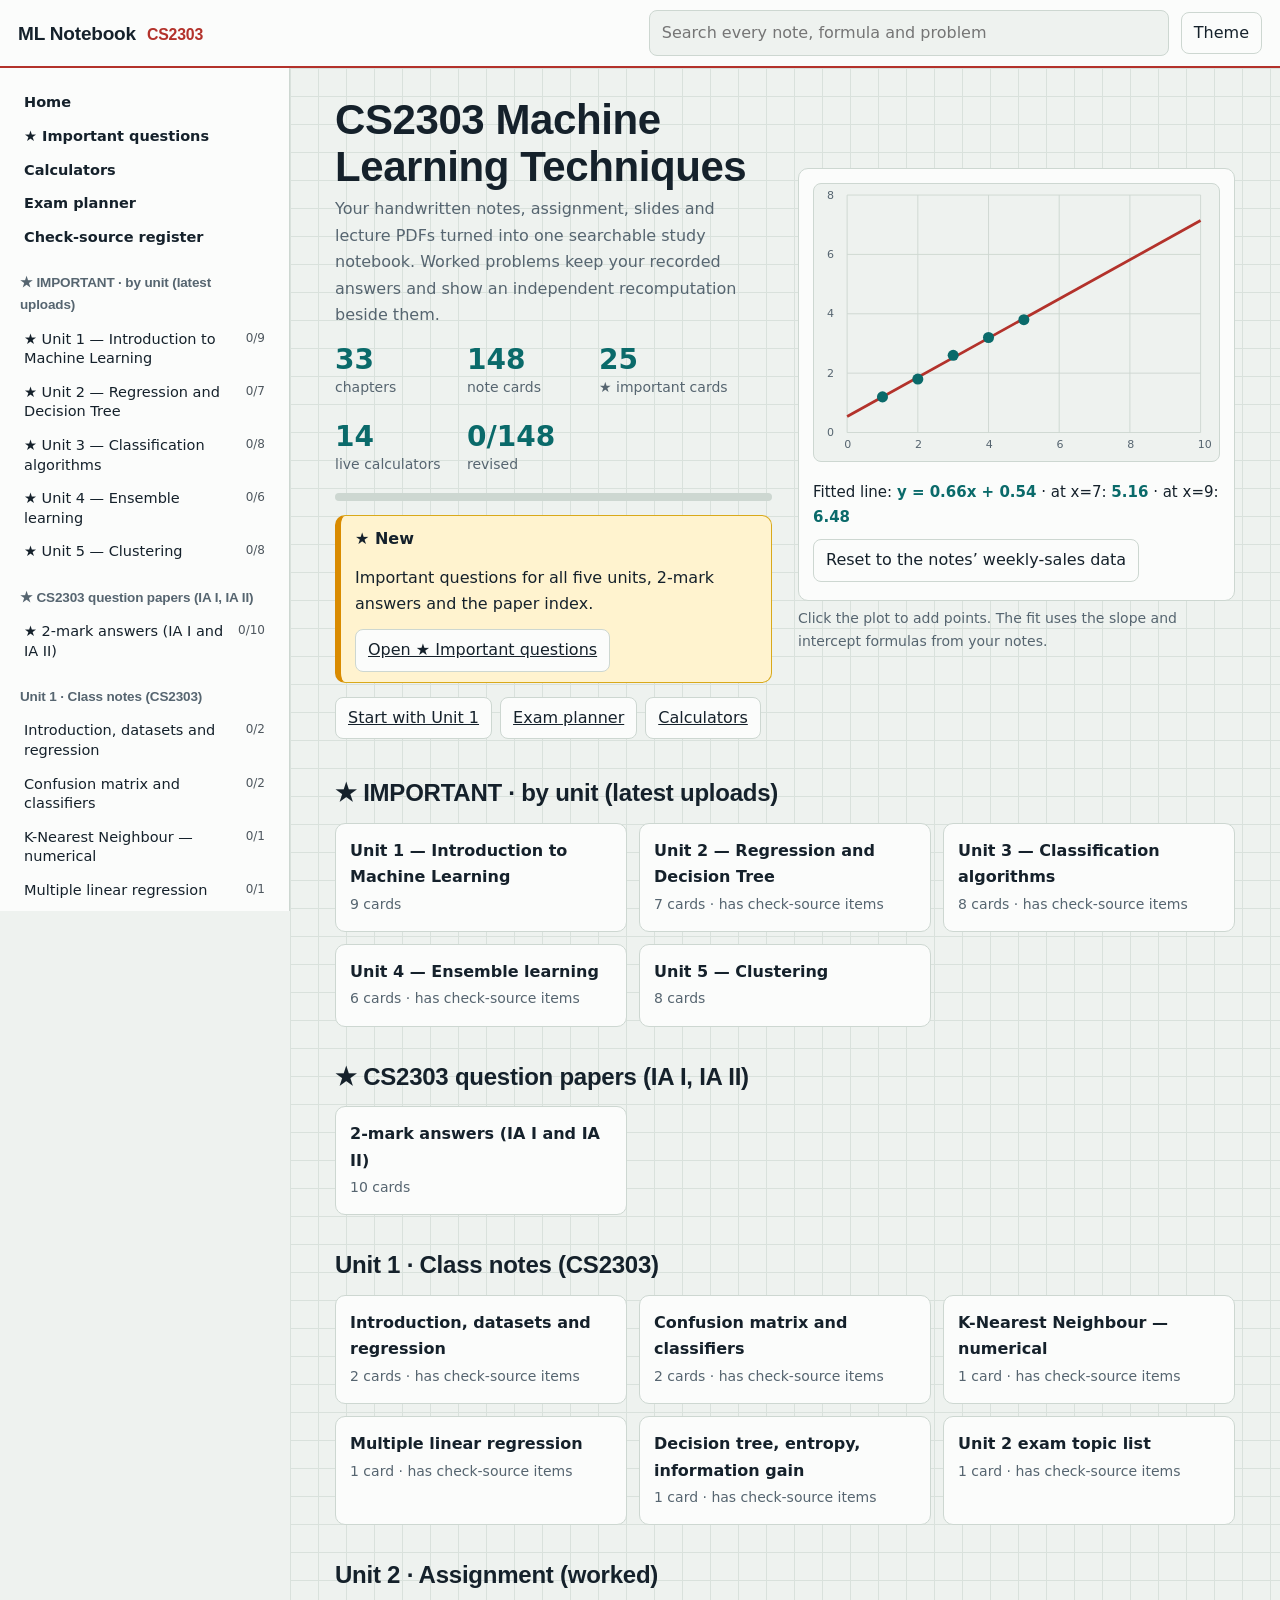
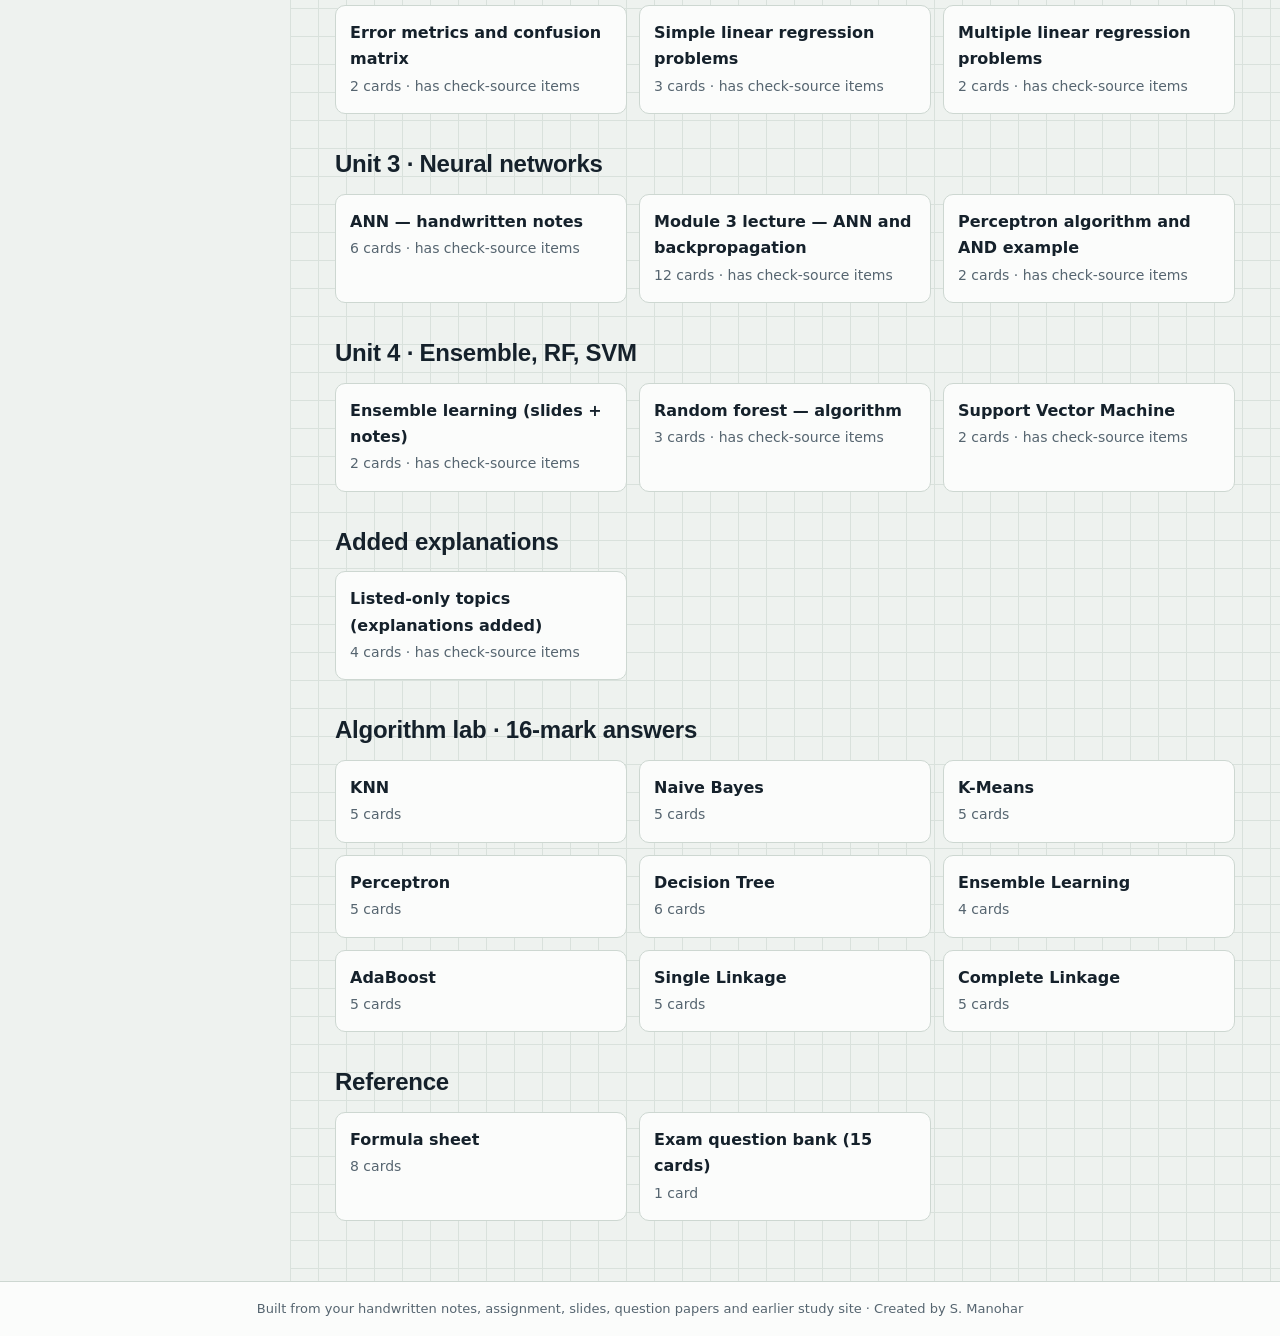
